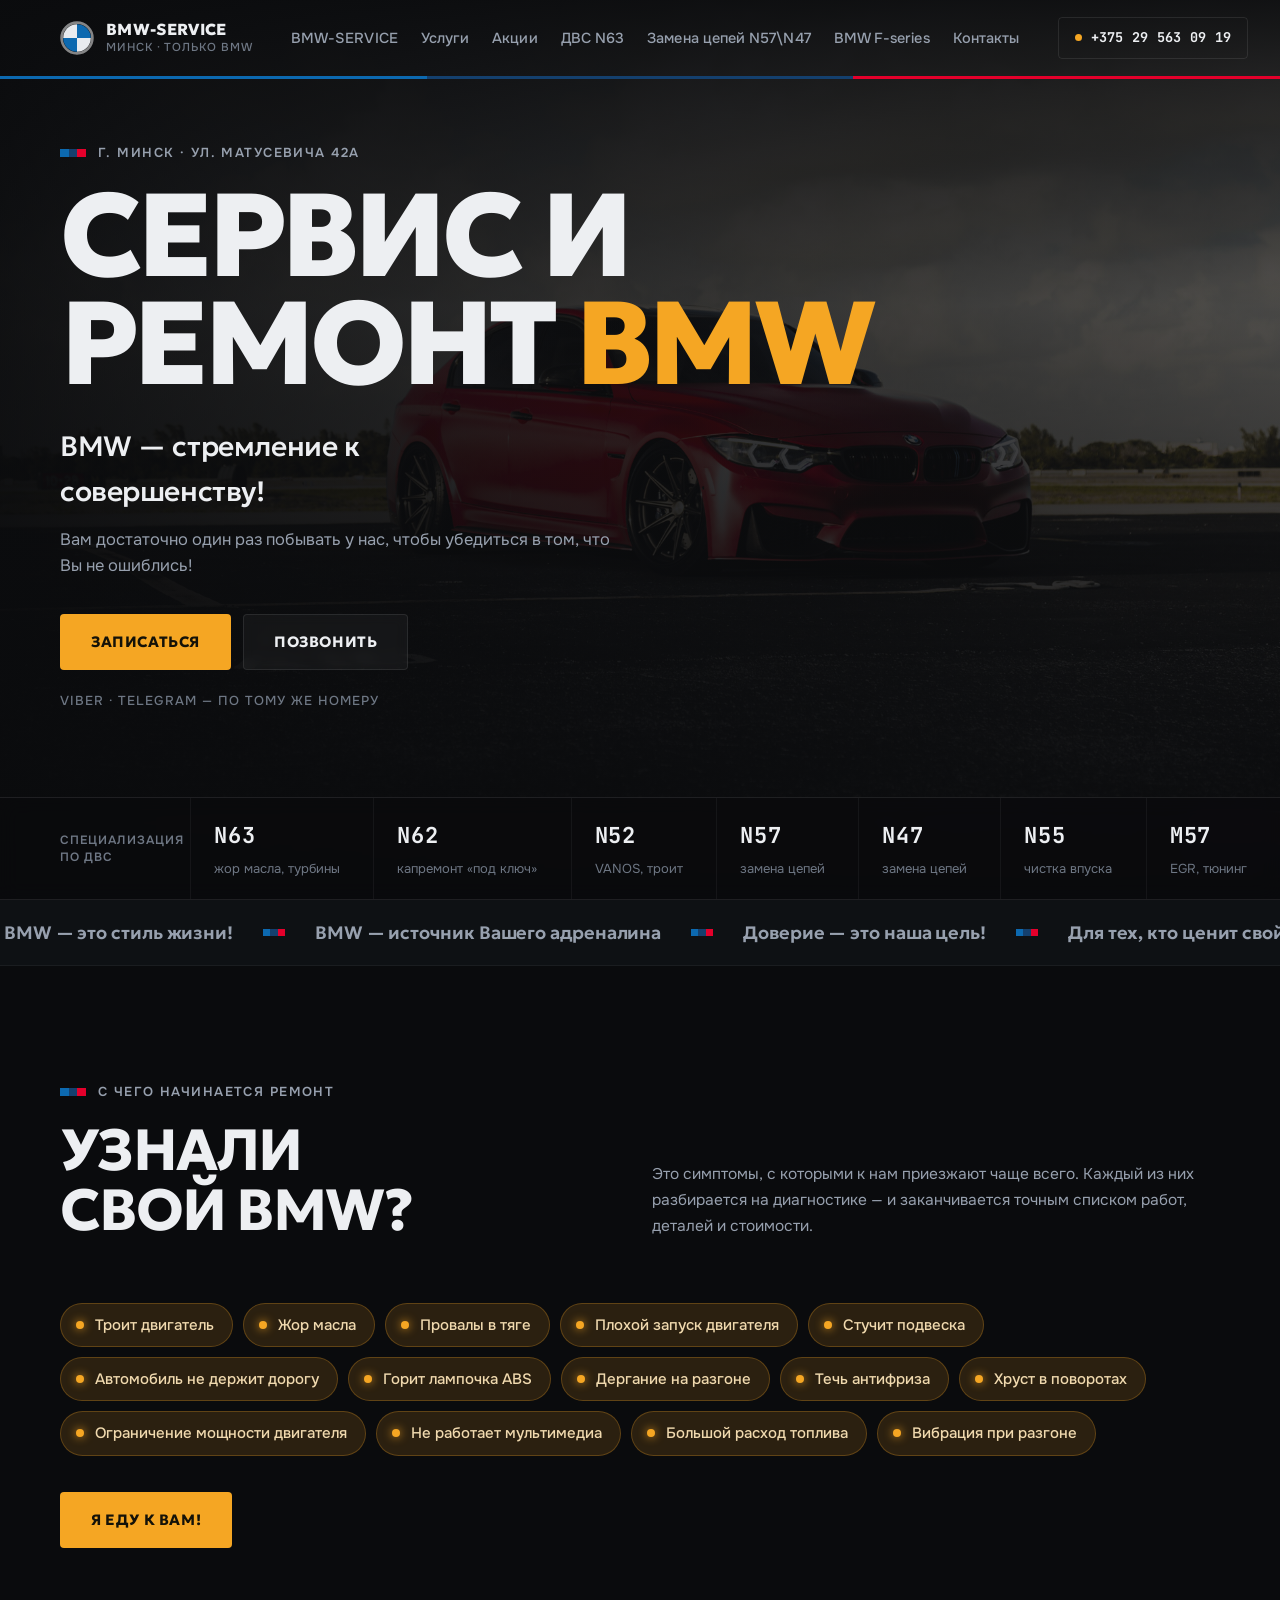
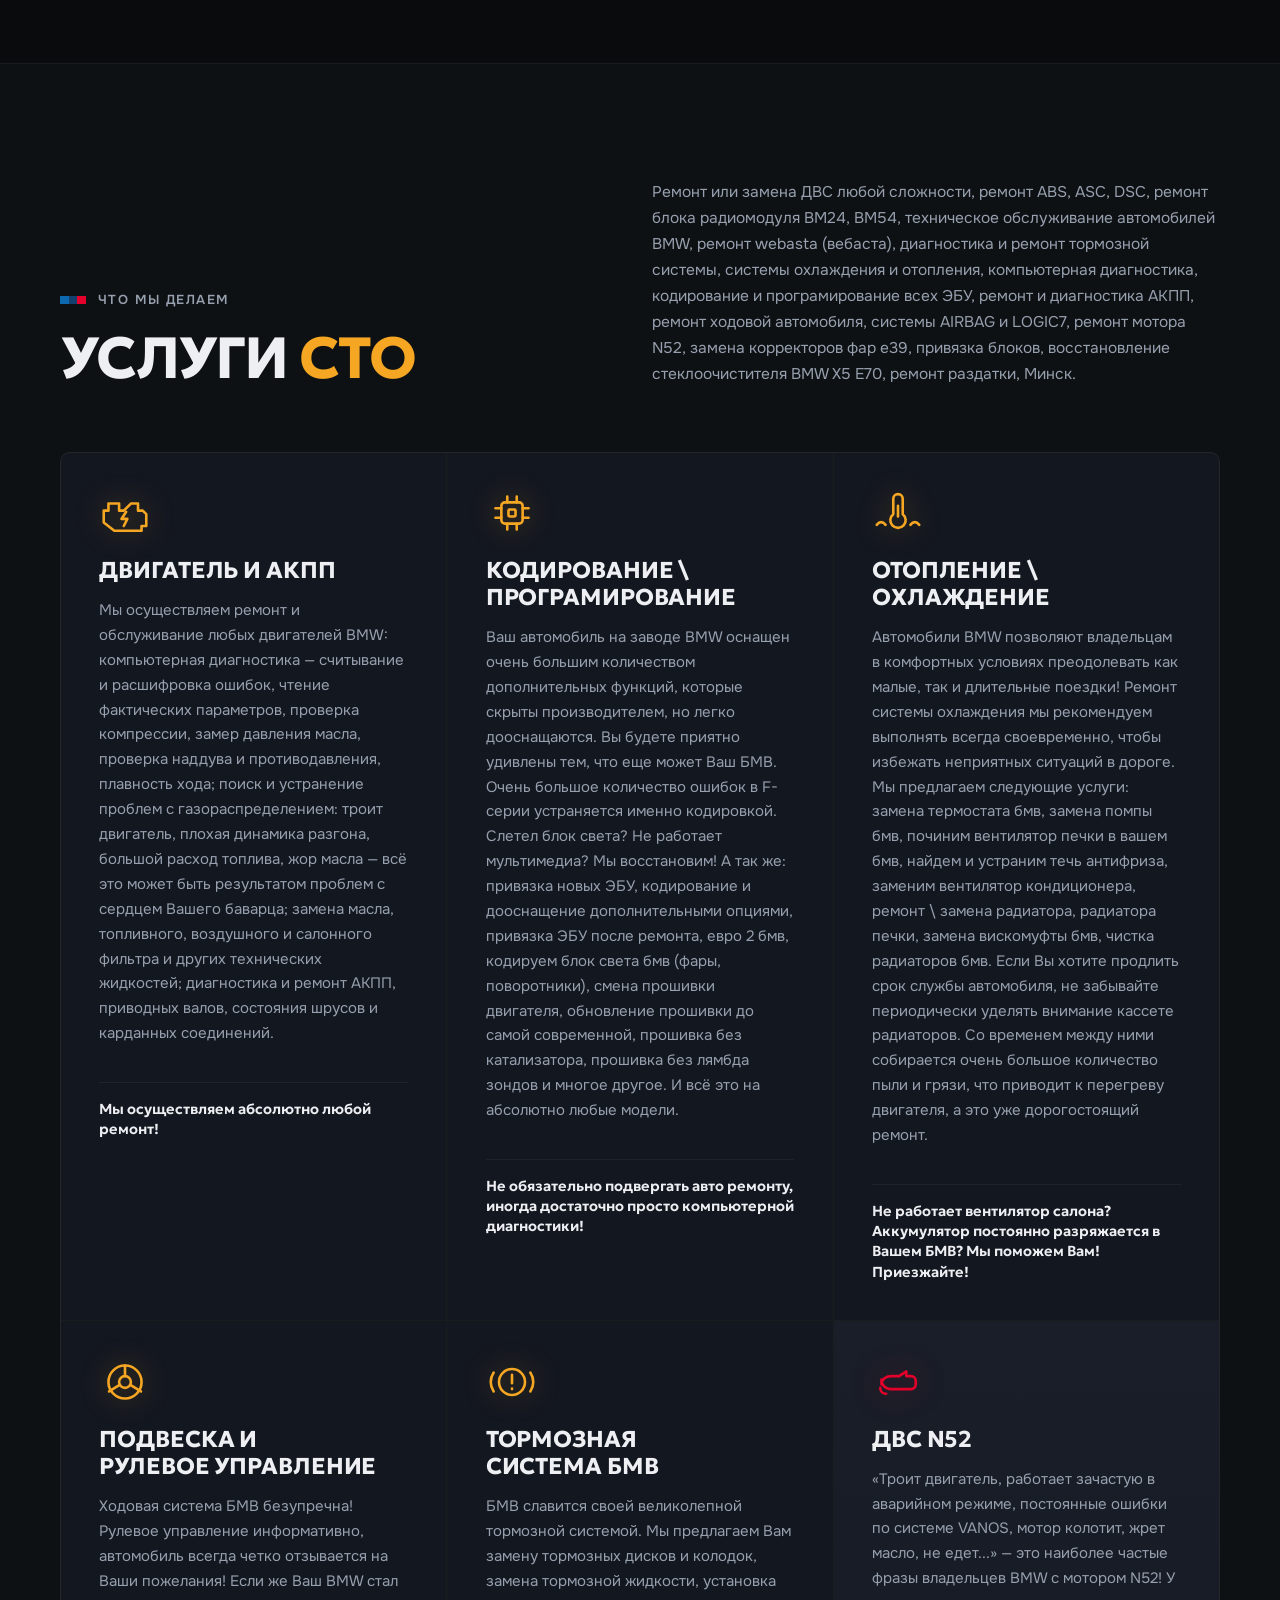
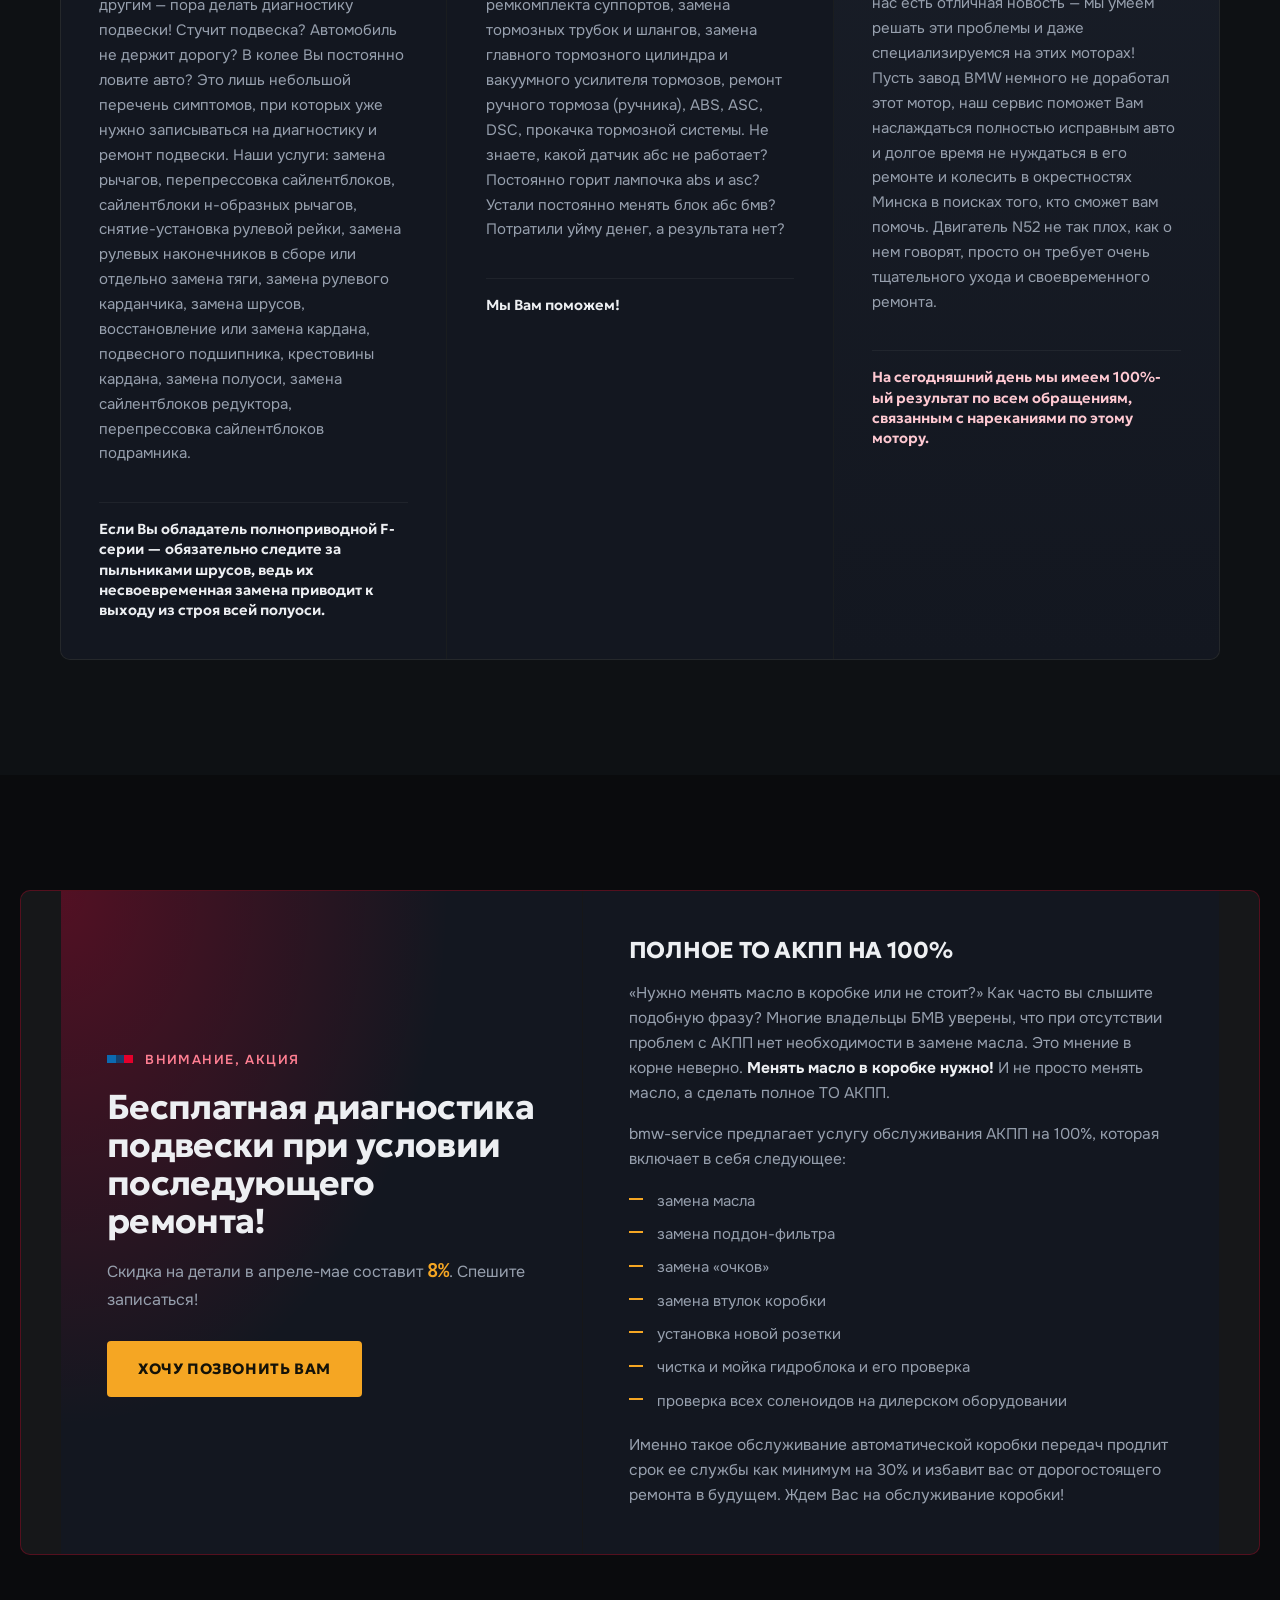
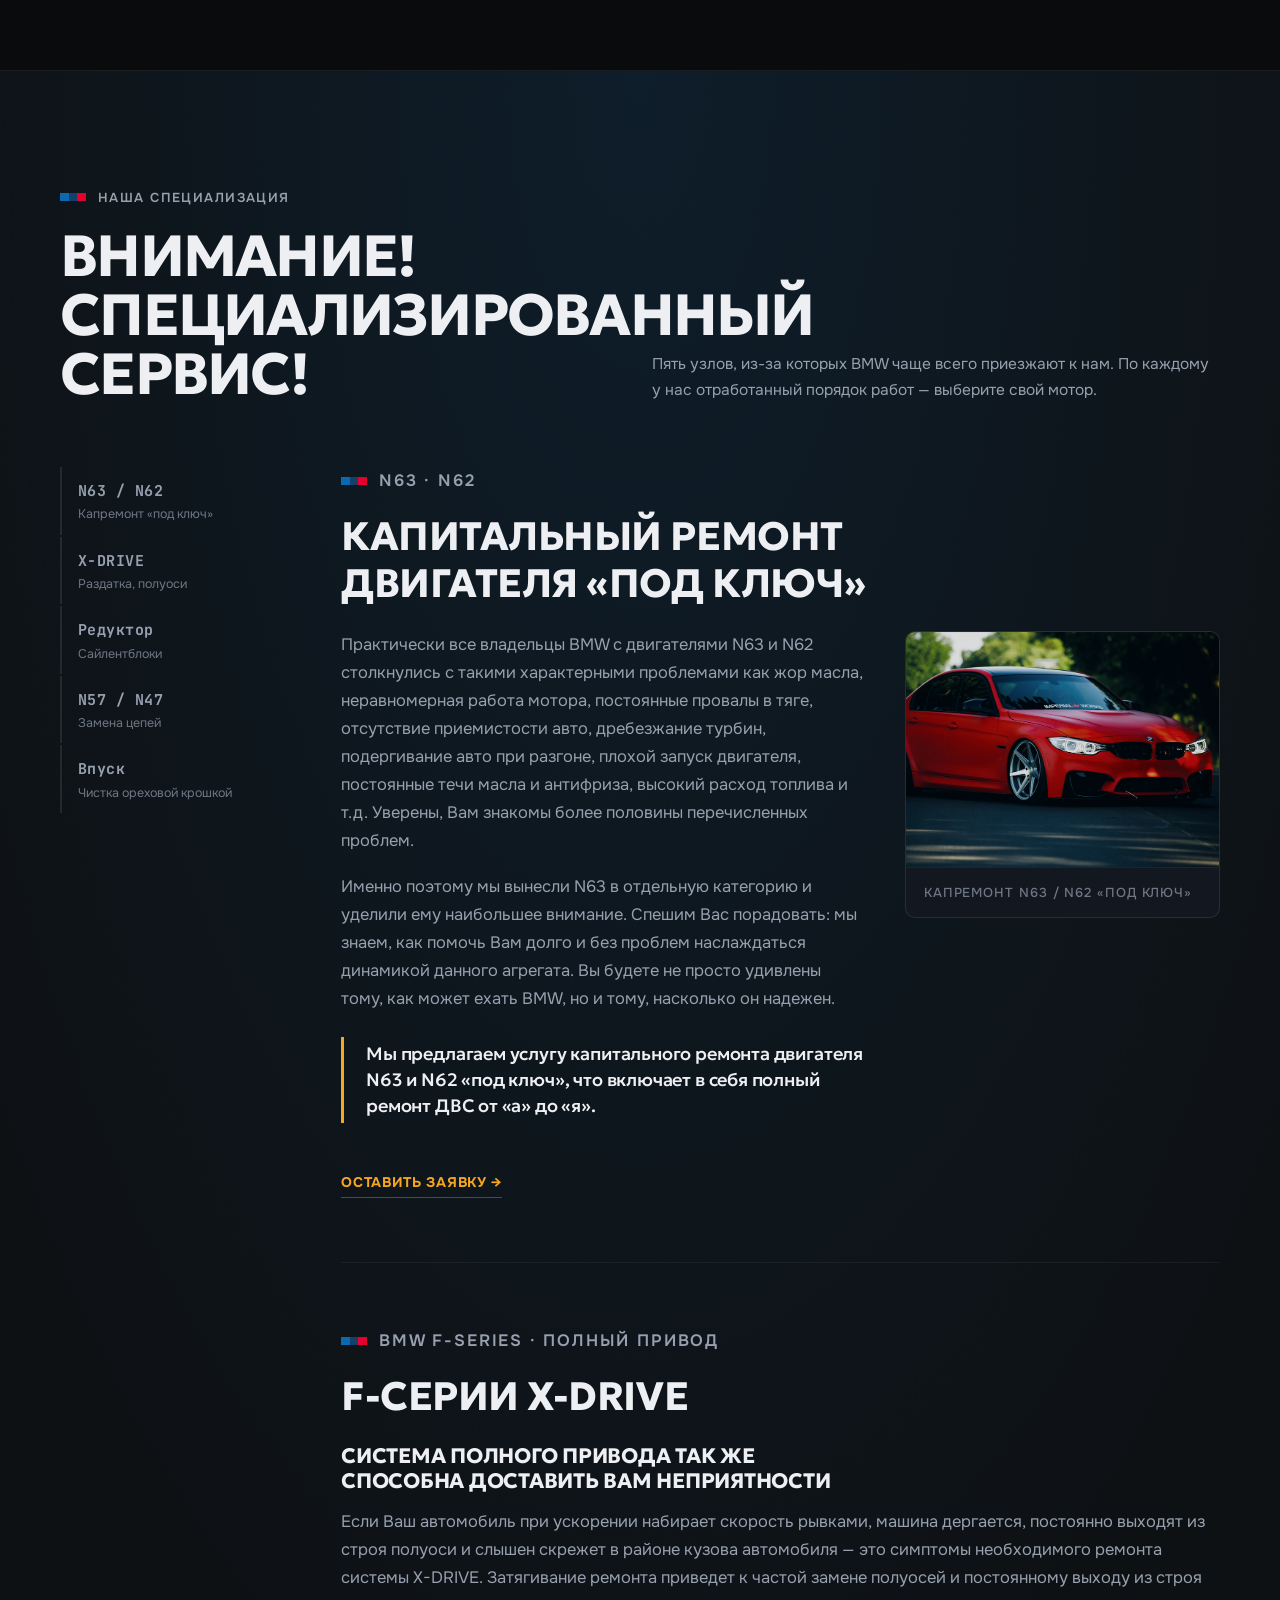
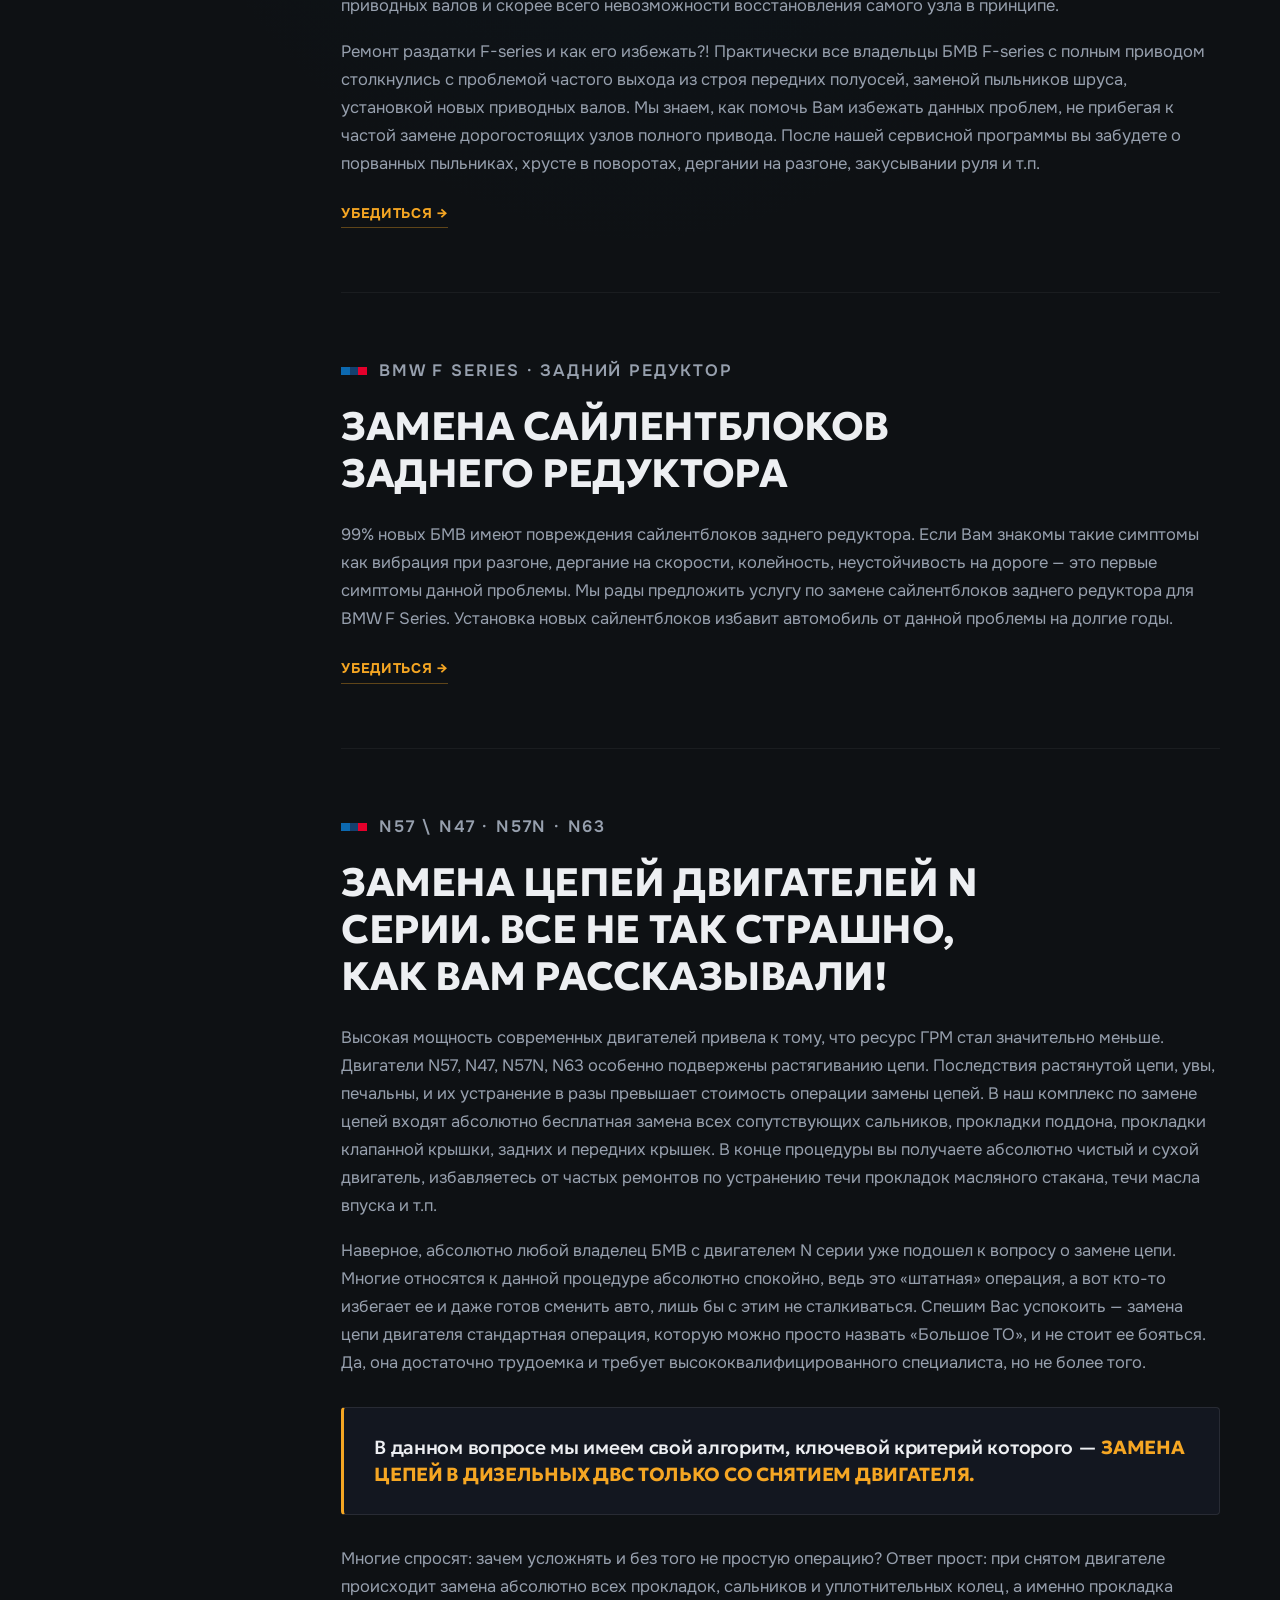
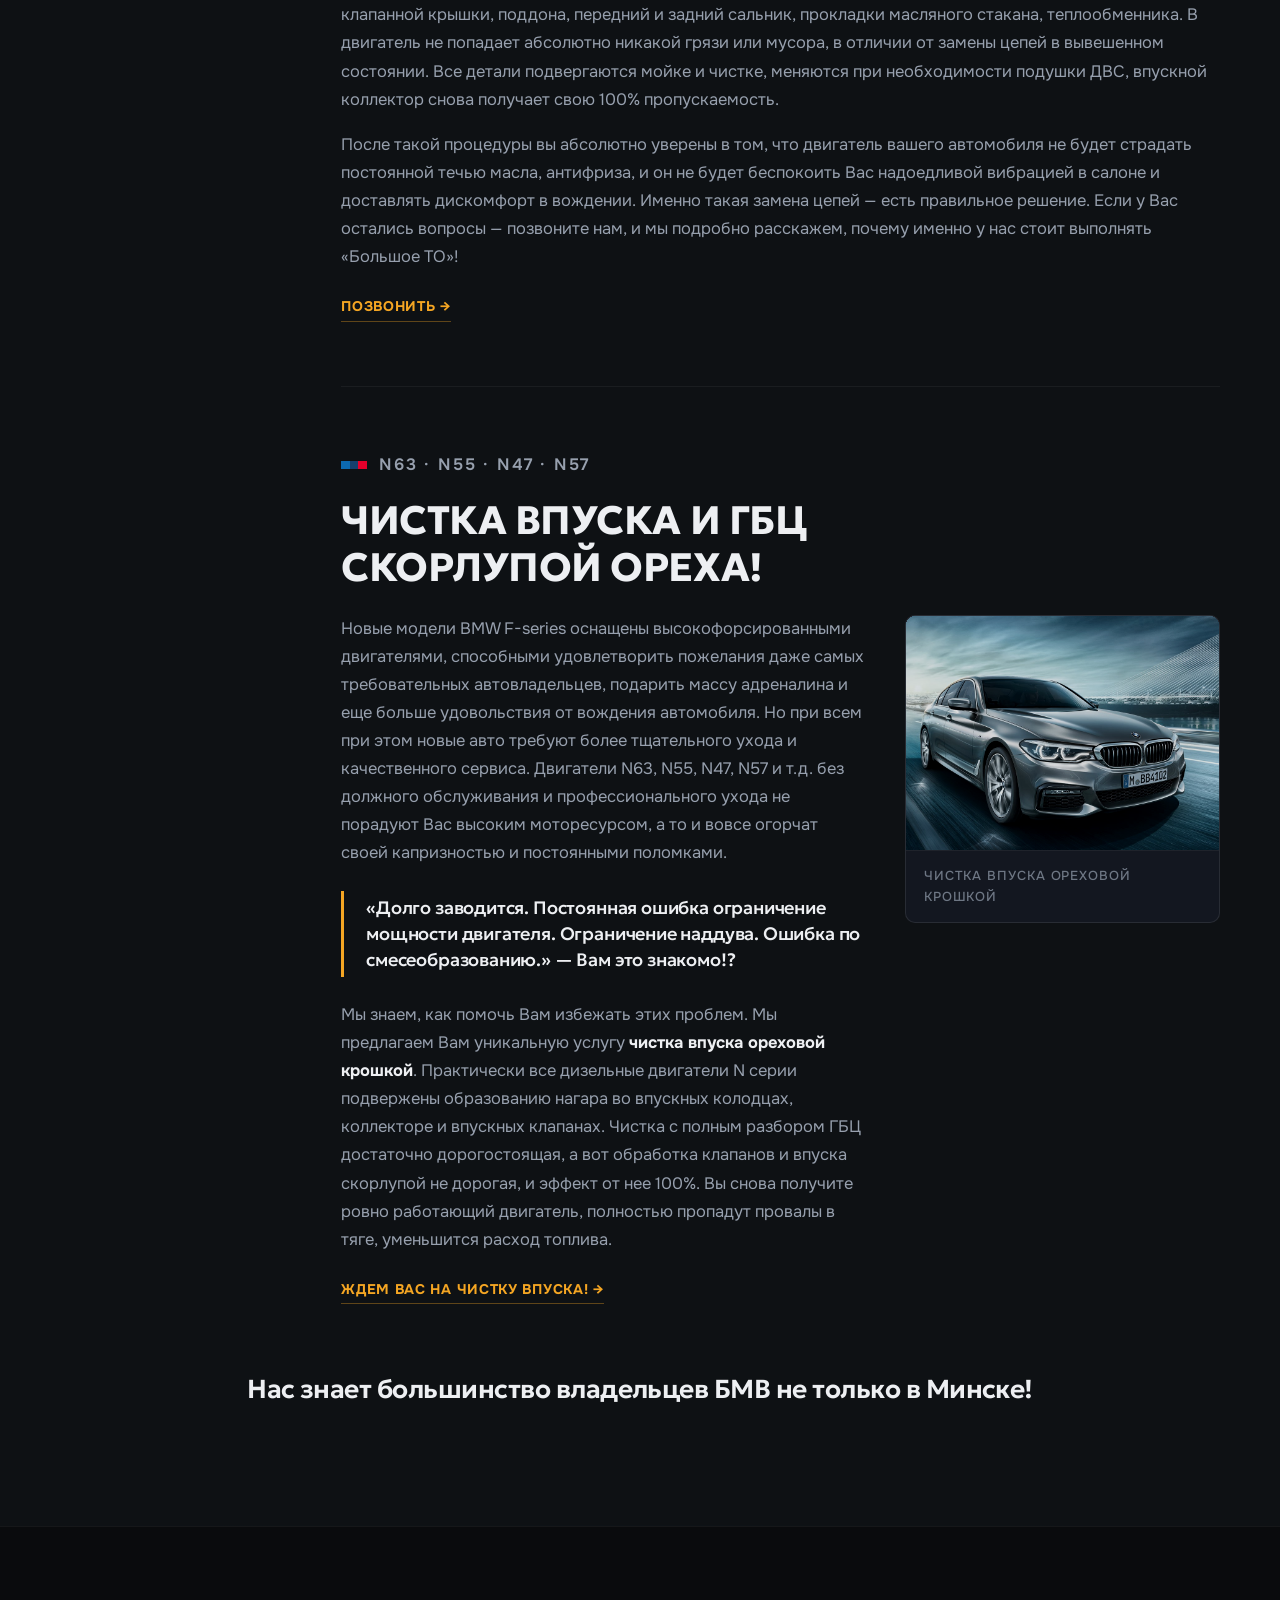
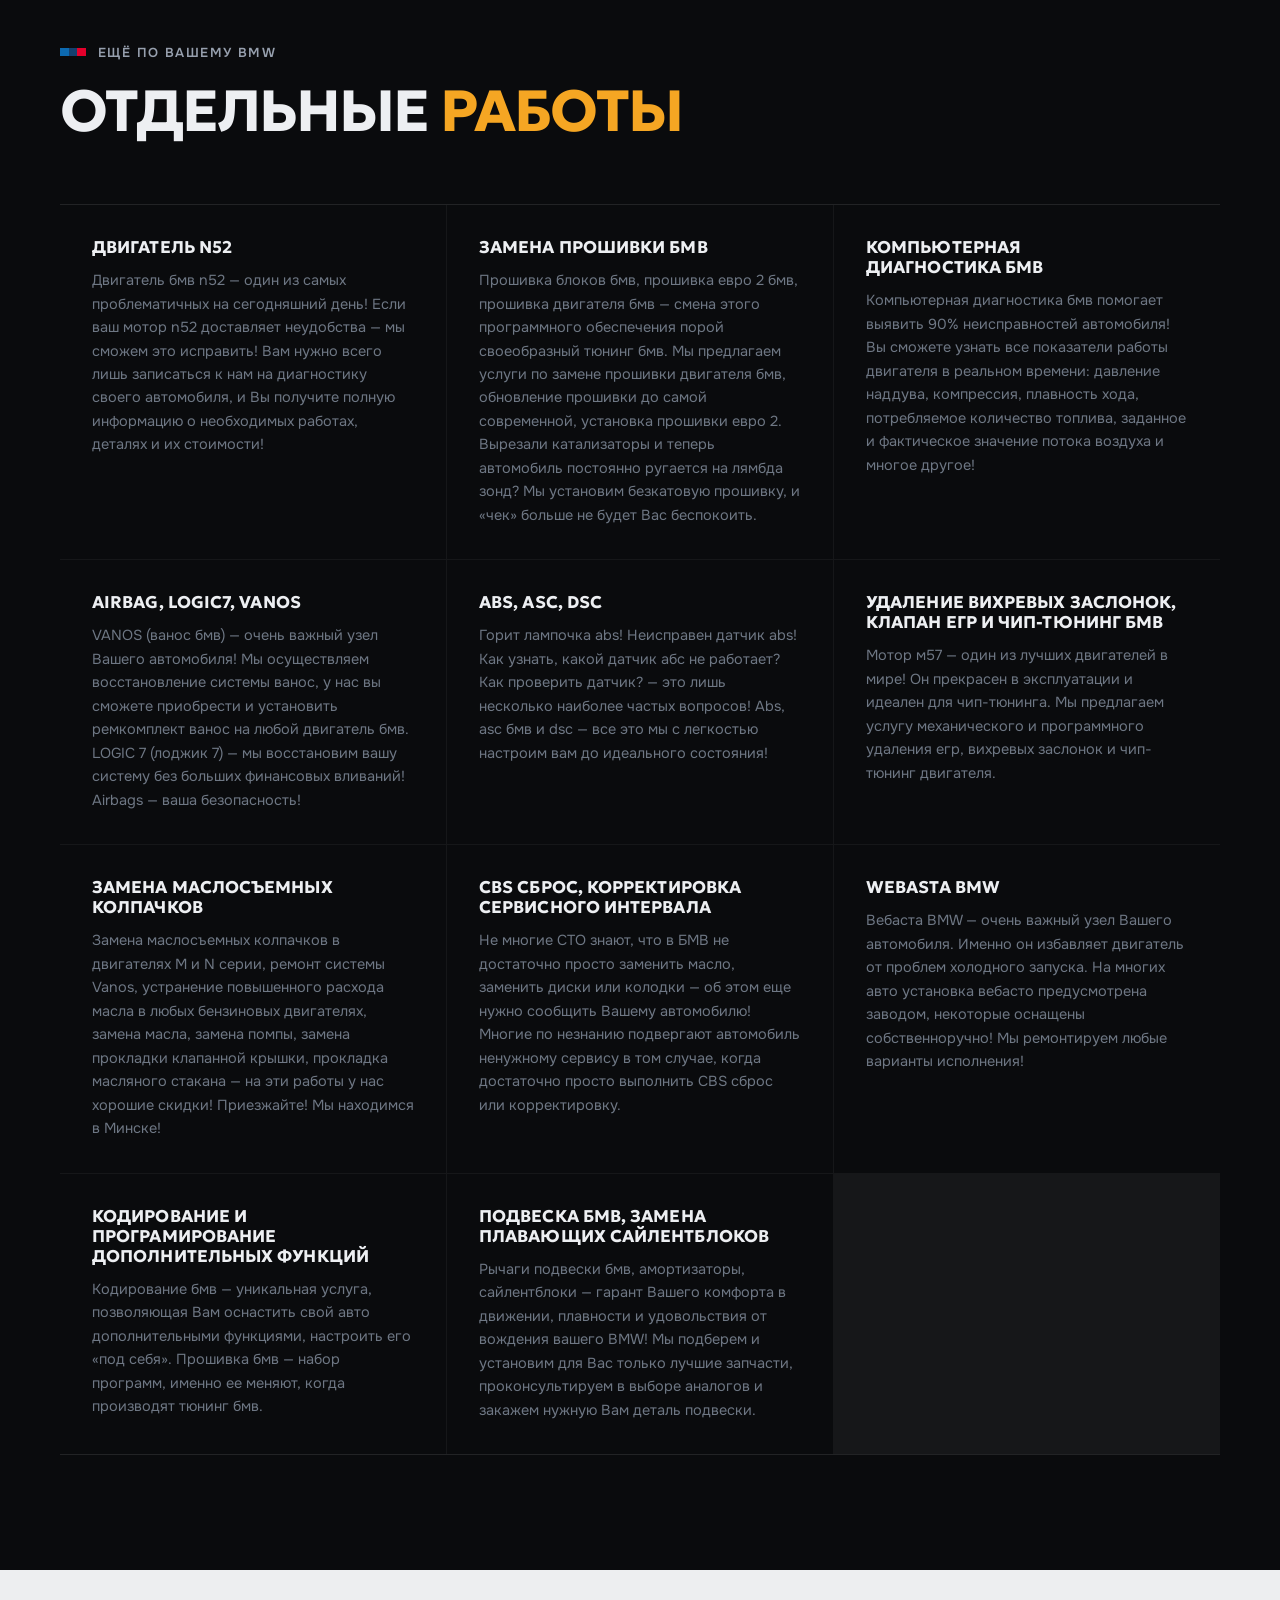
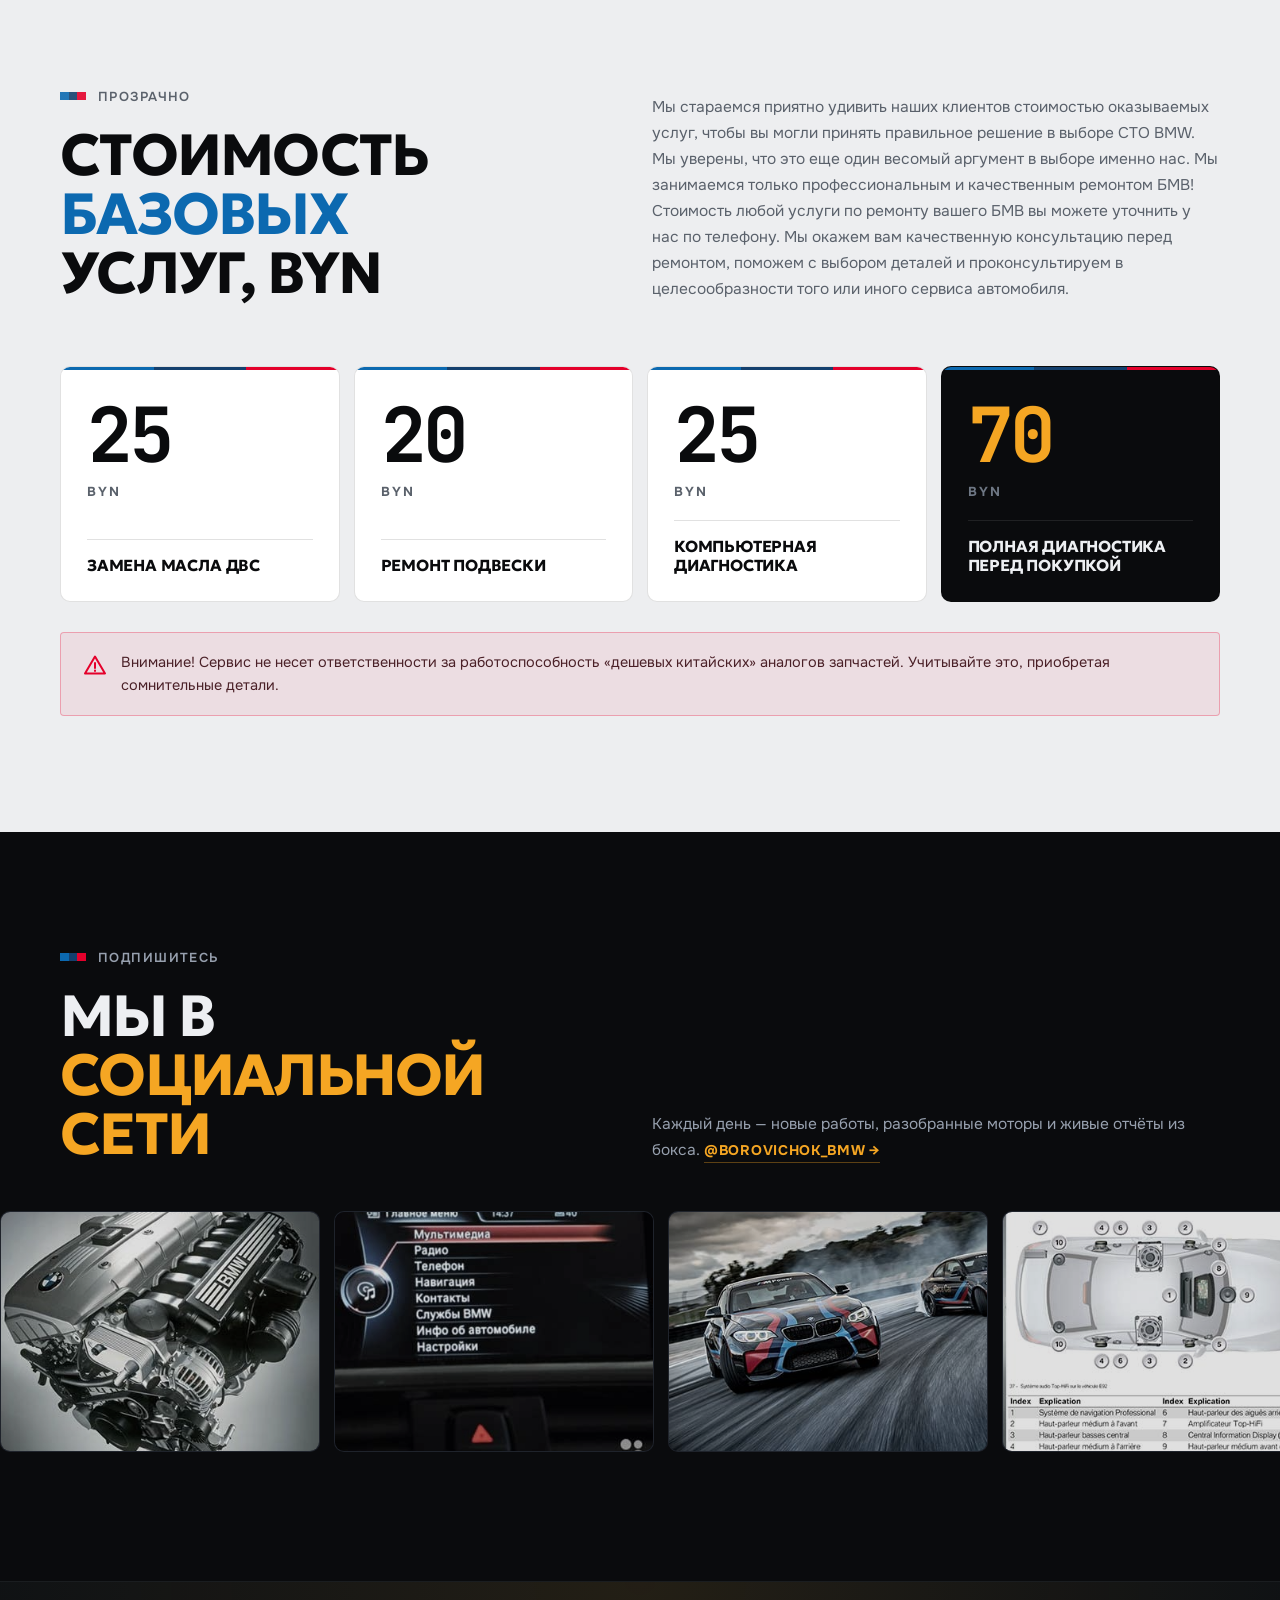
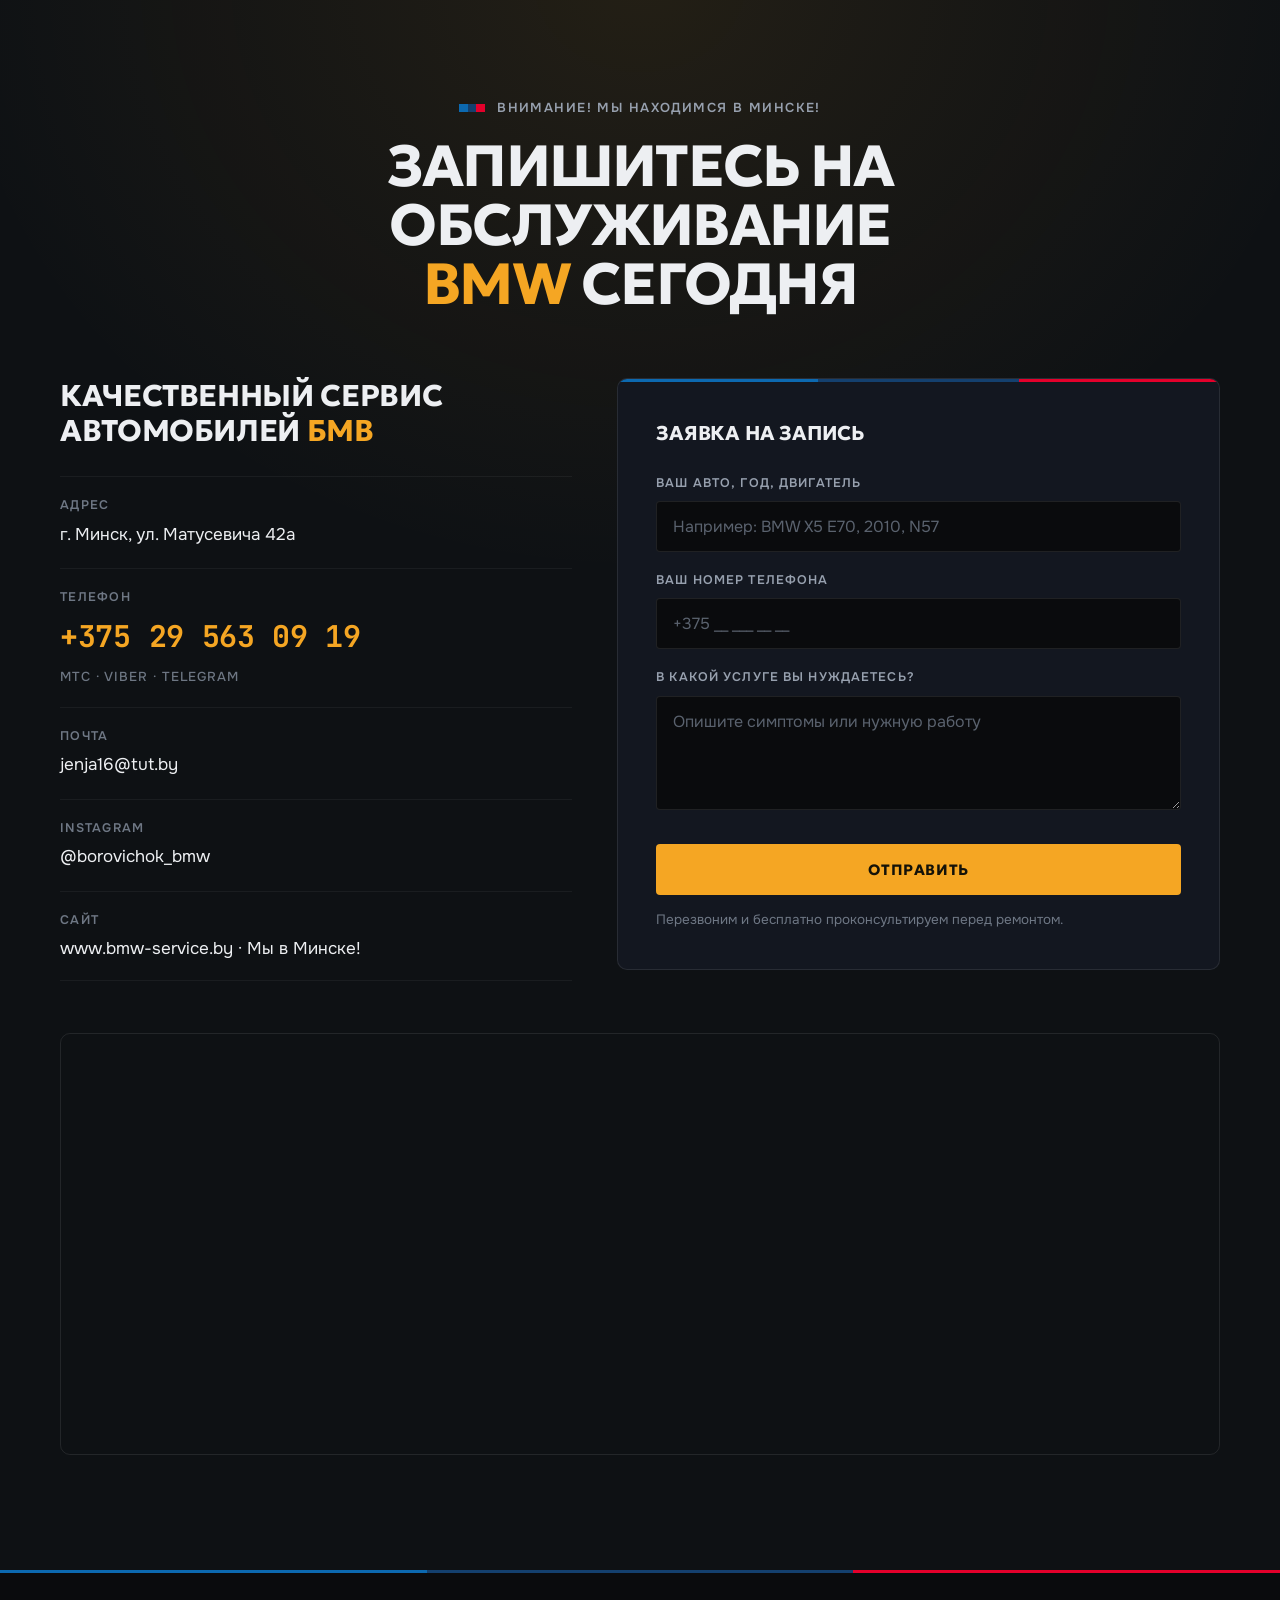
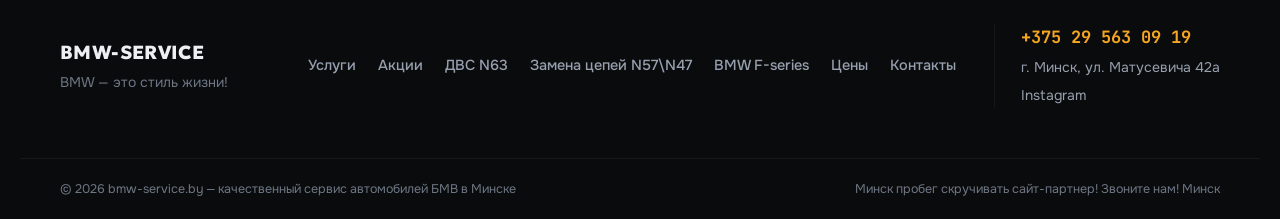
==== index.html @ c7cefa6a "Редизайн лендинга bmw-service.by Новое оформление в стиле приборной панели BMW: графит, янтарь преду" ====
<!doctype html>
<html lang="ru">
<head>
    <!-- META -->
    <meta charset="UTF-8">
    <meta name="viewport" content="width=device-width, initial-scale=1">
    <meta name="description" content="Только качественный ремонт для легендарных автомобилей BMW">
    <meta name="author" content="bmw-service.by">
    <meta name="theme-color" content="#0A0B0D">

    <!-- SITE TITLE -->
    <title>Сервис BMW. Ремонт автомобилей БМВ в Минске</title>

    <link rel="canonical" href="https://bmw-service.by/">

    <!-- FAVICON -->
    <link rel="icon" href="images/favicon.png">
    <link rel="icon" href="images/favicon.png" sizes="57x57">
    <link rel="icon" href="images/favicon.png" sizes="72x72">
    <link rel="icon" href="images/favicon.png" sizes="114x114">
    <link rel="icon" href="images/favicon.png" sizes="144x144">
    <link rel="apple-touch-icon" href="images/favicon.png">

    <!-- OPEN GRAPH -->
    <meta property="og:type" content="website">
    <meta property="og:locale" content="ru_RU">
    <meta property="og:site_name" content="bmw-service.by">
    <meta property="og:title" content="Сервис BMW. Ремонт автомобилей БМВ в Минске">
    <meta property="og:description" content="Только качественный ремонт для легендарных автомобилей BMW">
    <meta property="og:url" content="https://bmw-service.by/">
    <meta property="og:image" content="https://bmw-service.by/images/slider/slider15.jpg">
    <meta name="twitter:card" content="summary_large_image">
    <meta name="twitter:title" content="Сервис BMW. Ремонт автомобилей БМВ в Минске">
    <meta name="twitter:description" content="Только качественный ремонт для легендарных автомобилей BMW">
    <meta name="twitter:image" content="https://bmw-service.by/images/slider/slider15.jpg">

    <meta name='yandex-verification' content='7aaa75fd9d4dbe70' />

    <!-- FONTS -->
    <link rel="preconnect" href="https://fonts.googleapis.com">
    <link rel="preconnect" href="https://fonts.gstatic.com" crossorigin>
    <link href="https://fonts.googleapis.com/css2?family=Geologica:wght@400;500;600;700;800&family=Onest:wght@400;500;600&family=JetBrains+Mono:wght@500;700&display=swap" rel="stylesheet">

    <!-- STYLE -->
    <link rel="stylesheet" href="assets/css/style.css">

    <!-- STRUCTURED DATA -->
    <script type="application/ld+json">
    {
      "@context": "https://schema.org",
      "@type": "AutoRepair",
      "name": "BMW-SERVICE — сервис и ремонт BMW в Минске",
      "description": "Только качественный ремонт для легендарных автомобилей BMW",
      "url": "https://bmw-service.by/",
      "image": "https://bmw-service.by/images/slider/slider15.jpg",
      "telephone": "+375295630919",
      "email": "jenja16@tut.by",
      "priceRange": "BYN",
      "currenciesAccepted": "BYN",
      "address": {
        "@type": "PostalAddress",
        "streetAddress": "ул. Матусевича 42а",
        "addressLocality": "Минск",
        "addressCountry": "BY"
      },
      "areaServed": { "@type": "City", "name": "Минск" },
      "brand": { "@type": "Brand", "name": "BMW" },
      "sameAs": ["https://instagram.com/borovichok_bmw"],
      "makesOffer": [
        { "@type": "Offer", "itemOffered": { "@type": "Service", "name": "Замена масла ДВС" }, "price": "25", "priceCurrency": "BYN" },
        { "@type": "Offer", "itemOffered": { "@type": "Service", "name": "Ремонт подвески" }, "price": "20", "priceCurrency": "BYN" },
        { "@type": "Offer", "itemOffered": { "@type": "Service", "name": "Компьютерная диагностика" }, "price": "25", "priceCurrency": "BYN" },
        { "@type": "Offer", "itemOffered": { "@type": "Service", "name": "Полная диагностика перед покупкой" }, "price": "70", "priceCurrency": "BYN" }
      ]
    }
    </script>
</head>
<body>

<a class="skip-link" href="#service">Перейти к услугам</a>

<!-- ============ HEADER ============ -->
<header class="site-header" id="siteHeader">
    <div class="shell header-inner">
        <a class="brand" href="#home" aria-label="BMW-SERVICE, Минск">
            <span class="brand-mark" aria-hidden="true">
                <svg viewBox="0 0 32 32" role="presentation">
                    <circle cx="16" cy="16" r="14.5" class="r-ring"/>
                    <path d="M16 3a13 13 0 0 1 13 13H16z" class="r-blue"/>
                    <path d="M16 16h13a13 13 0 0 1-13 13z" class="r-white"/>
                    <path d="M16 3a13 13 0 0 0-13 13h13z" class="r-white"/>
                    <path d="M3 16a13 13 0 0 0 13 13V16z" class="r-blue"/>
                </svg>
            </span>
            <span class="brand-text">
                <b>BMW-SERVICE</b>
                <i>Минск · только BMW</i>
            </span>
        </a>

        <nav class="site-nav" id="siteNav" aria-label="Основная навигация">
            <ul id="top-menu">
                <li><a href="#home">BMW-SERVICE</a></li>
                <li><a href="#service">Услуги</a></li>
                <li><a href="#onas">Акции</a></li>
                <li><a href="#about">ДВС N63</a></li>
                <li><a href="#portfolio">Замена цепей N57\N47</a></li>
                <li><a href="#handssection">BMW F-series</a></li>
                <li><a href="#contact">Контакты</a></li>
            </ul>
        </nav>

        <a class="header-phone" href="tel:+375295630919">
            <span class="dot" aria-hidden="true"></span>
            +375 29 563 09 19
        </a>

        <button class="nav-toggle" id="navToggle" aria-expanded="false" aria-controls="siteNav" aria-label="Меню">
            <span></span><span></span><span></span>
        </button>
    </div>
    <div class="m-rule" aria-hidden="true"></div>
</header>

<main>

<!-- ============ HERO ============ -->
<section class="hero" id="home">
    <div class="hero-media" aria-hidden="true">
        <img src="images/slider/slider15.jpg" alt="" fetchpriority="high" decoding="async">
    </div>

    <div class="shell hero-inner">
        <p class="eyebrow"><span class="m-tick" aria-hidden="true"></span>г. Минск · ул. Матусевича 42а</p>

        <h1>Сервис и ремонт <span class="hl">BMW</span></h1>

        <p class="hero-lead">BMW — стремление к совершенству!</p>
        <p class="hero-sub">Вам достаточно один раз побывать у нас, чтобы убедиться в том, что Вы не ошиблись!</p>

        <div class="hero-cta">
            <a class="btn btn-primary" href="#contact">Записаться</a>
            <a class="btn btn-ghost" href="tel:+375295630919">Позвонить</a>
        </div>

        <p class="hero-note">Viber · Telegram — по тому же номеру</p>
    </div>

    <!-- SIGNATURE: индекс двигателей -->
    <div class="engine-rail" aria-label="Двигатели, на которых мы специализируемся">
        <div class="engine-rail-inner">
            <span class="engine-rail-label">Специализация по ДВС</span>
            <ul class="engine-codes">
                <li><a href="#about"><b>N63</b><i>жор масла, турбины</i></a></li>
                <li><a href="#about"><b>N62</b><i>капремонт «под ключ»</i></a></li>
                <li><a href="#service"><b>N52</b><i>VANOS, троит</i></a></li>
                <li><a href="#portfolio"><b>N57</b><i>замена цепей</i></a></li>
                <li><a href="#portfolio"><b>N47</b><i>замена цепей</i></a></li>
                <li><a href="#spec-intake"><b>N55</b><i>чистка впуска</i></a></li>
                <li><a href="#extra"><b>M57</b><i>EGR, тюнинг</i></a></li>
            </ul>
        </div>
    </div>
</section>

<!-- ============ CREDO MARQUEE ============ -->
<section class="marquee-band" aria-label="О нас">
    <div class="marquee" data-marquee>
        <div class="marquee-track">
            <span>BMW — это стиль жизни!</span><span class="sep" aria-hidden="true"></span>
            <span>BMW — источник Вашего адреналина</span><span class="sep" aria-hidden="true"></span>
            <span>Доверие — это наша цель!</span><span class="sep" aria-hidden="true"></span>
            <span>Для тех, кто ценит свой автомобиль</span><span class="sep" aria-hidden="true"></span>
            <span>M3 M5 для Вас это тоже не просто цифры?</span><span class="sep" aria-hidden="true"></span>
            <span>Вы хотите BMW? У Вас прекрасный вкус!</span><span class="sep" aria-hidden="true"></span>
            <span>BMW — автомобиль, созданный только для Вас!</span><span class="sep" aria-hidden="true"></span>
            <span>Качество — залог успеха</span><span class="sep" aria-hidden="true"></span>
            <span>Только профессионалы способны понять характер БМВ!</span><span class="sep" aria-hidden="true"></span>
        </div>
    </div>
</section>

<!-- ============ SYMPTOMS ============ -->
<section class="symptoms">
    <div class="shell">
        <div class="sec-head sec-head--split">
            <div>
                <p class="eyebrow"><span class="m-tick" aria-hidden="true"></span>С чего начинается ремонт</p>
                <h2>Узнали свой BMW?</h2>
            </div>
            <p class="sec-lead">Это симптомы, с которыми к нам приезжают чаще всего. Каждый из них разбирается на диагностике — и заканчивается точным списком работ, деталей и стоимости.</p>
        </div>

        <ul class="chips">
            <li>Троит двигатель</li>
            <li>Жор масла</li>
            <li>Провалы в тяге</li>
            <li>Плохой запуск двигателя</li>
            <li>Стучит подвеска</li>
            <li>Автомобиль не держит дорогу</li>
            <li>Горит лампочка ABS</li>
            <li>Дергание на разгоне</li>
            <li>Течь антифриза</li>
            <li>Хруст в поворотах</li>
            <li>Ограничение мощности двигателя</li>
            <li>Не работает мультимедиа</li>
            <li>Большой расход топлива</li>
            <li>Вибрация при разгоне</li>
        </ul>

        <a class="btn btn-primary" href="#contact">Я еду к Вам!</a>
    </div>
</section>

<!-- ============ SERVICES ============ -->
<section class="services" id="service">
    <div class="shell">
        <div class="sec-head sec-head--split">
            <div>
                <p class="eyebrow"><span class="m-tick" aria-hidden="true"></span>Что мы делаем</p>
                <h2>Услуги <span class="hl">СТО</span></h2>
            </div>
            <p class="sec-lead">Ремонт или замена ДВС любой сложности, ремонт ABS, ASC, DSC, ремонт блока радиомодуля BM24, BM54, техническое обслуживание автомобилей BMW, ремонт webasta (вебаста), диагностика и ремонт тормозной системы, системы охлаждения и отопления, компьютерная диагностика, кодирование и програмирование всех ЭБУ, ремонт и диагностика АКПП, ремонт ходовой автомобиля, системы AIRBAG и LOGIC7, ремонт мотора N52, замена корректоров фар е39, привязка блоков, восстановление стеклоочистителя BMW Х5 Е70, ремонт раздатки, Минск.</p>
        </div>

        <div class="cards">

            <article class="card">
                <span class="lamp" aria-hidden="true">
                    <svg viewBox="0 0 44 36"><path d="M4 16h4v-6h9v6h4l6-6h6v6h4l3 3v10h-4v4H13l-9-7z"/><path d="M23 17l-4 6h5l-3 6"/></svg>
                </span>
                <h3>Двигатель и АКПП</h3>
                <p>Мы осуществляем ремонт и обслуживание любых двигателей BMW: компьютерная диагностика — считывание и расшифровка ошибок, чтение фактических параметров, проверка компрессии, замер давления масла, проверка наддува и противодавления, плавность хода; поиск и устранение проблем с газораспределением: троит двигатель, плохая динамика разгона, большой расход топлива, жор масла — всё это может быть результатом проблем с сердцем Вашего баварца; замена масла, топливного, воздушного и салонного фильтра и других технических жидкостей; диагностика и ремонт АКПП, приводных валов, состояния шрусов и карданных соединений.</p>
                <p class="card-kicker">Мы осуществляем абсолютно любой ремонт!</p>
            </article>

            <article class="card">
                <span class="lamp" aria-hidden="true">
                    <svg viewBox="0 0 44 36"><rect x="13" y="9" width="18" height="18" rx="3"/><rect x="19" y="15" width="6" height="6" rx="1"/><path d="M18 9V4M26 9V4M18 32v-5M26 32v-5M13 14H8M13 22H8M31 14h5M31 22h5"/></svg>
                </span>
                <h3>Кодирование \ програмирование</h3>
                <p>Ваш автомобиль на заводе BMW оснащен очень большим количеством дополнительных функций, которые скрыты производителем, но легко дооснащаются. Вы будете приятно удивлены тем, что еще может Ваш БМВ. Очень большое количество ошибок в F-серии устраняется именно кодировкой. Слетел блок света? Не работает мультимедиа? Мы восстановим! А так же: привязка новых ЭБУ, кодирование и дооснащение дополнительными опциями, привязка ЭБУ после ремонта, евро 2 бмв, кодируем блок света бмв (фары, поворотники), смена прошивки двигателя, обновление прошивки до самой современной, прошивка без катализатора, прошивка без лямбда зондов и многое другое. И всё это на абсолютно любые модели.</p>
                <p class="card-kicker">Не обязательно подвергать авто ремонту, иногда достаточно просто компьютерной диагностики!</p>
            </article>

            <article class="card">
                <span class="lamp" aria-hidden="true">
                    <svg viewBox="0 0 44 36"><path d="M18 6a4 4 0 0 1 8 0v13a6.5 6.5 0 1 1-8 0z"/><path d="M22 12v9"/><path d="M4 28c2.5-3 5-3 7.5 0M32.5 28c2.5-3 5-3 7.5 0"/></svg>
                </span>
                <h3>Отопление \ охлаждение</h3>
                <p>Автомобили BMW позволяют владельцам в комфортных условиях преодолевать как малые, так и длительные поездки! Ремонт системы охлаждения мы рекомендуем выполнять всегда своевременно, чтобы избежать неприятных ситуаций в дороге. Мы предлагаем следующие услуги: замена термостата бмв, замена помпы бмв, починим вентилятор печки в вашем бмв, найдем и устраним течь антифриза, заменим вентилятор кондиционера, ремонт \ замена радиатора, радиатора печки, замена вискомуфты бмв, чистка радиаторов бмв. Если Вы хотите продлить срок службы автомобиля, не забывайте периодически уделять внимание кассете радиаторов. Со временем между ними собирается очень большое количество пыли и грязи, что приводит к перегреву двигателя, а это уже дорогостоящий ремонт.</p>
                <p class="card-kicker">Не работает вентилятор салона? Аккумулятор постоянно разряжается в Вашем БМВ? Мы поможем Вам! Приезжайте!</p>
            </article>

            <article class="card">
                <span class="lamp" aria-hidden="true">
                    <svg viewBox="0 0 44 36"><circle cx="22" cy="18" r="14"/><circle cx="22" cy="18" r="5"/><path d="M22 4v9M8.5 26l9-5.5M35.5 26l-9-5.5"/></svg>
                </span>
                <h3>Подвеска и рулевое управление</h3>
                <p>Ходовая система БМВ безупречна! Рулевое управление информативно, автомобиль всегда четко отзывается на Ваши пожелания! Если же Ваш BMW стал другим — пора делать диагностику подвески! Стучит подвеска? Автомобиль не держит дорогу? В колее Вы постоянно ловите авто? Это лишь небольшой перечень симптомов, при которых уже нужно записываться на диагностику и ремонт подвески. Наши услуги: замена рычагов, перепрессовка сайлентблоков, сайлентблоки н-образных рычагов, снятие-установка рулевой рейки, замена рулевых наконечников в сборе или отдельно замена тяги, замена рулевого карданчика, замена шрусов, восстановление или замена кардана, подвесного подшипника, крестовины кардана, замена полуоси, замена сайлентблоков редуктора, перепрессовка сайлентблоков подрамника.</p>
                <p class="card-kicker">Если Вы обладатель полноприводной F-серии — обязательно следите за пыльниками шрусов, ведь их несвоевременная замена приводит к выходу из строя всей полуоси.</p>
            </article>

            <article class="card">
                <span class="lamp" aria-hidden="true">
                    <svg viewBox="0 0 44 36"><circle cx="22" cy="18" r="11"/><path d="M22 12v7M22 23.5v.5"/><path d="M6.5 10c-1.6 2.4-2.5 5.1-2.5 8s.9 5.6 2.5 8M37.5 10c1.6 2.4 2.5 5.1 2.5 8s-.9 5.6-2.5 8"/></svg>
                </span>
                <h3>Тормозная система БМВ</h3>
                <p>БМВ славится своей великолепной тормозной системой. Мы предлагаем Вам замену тормозных дисков и колодок, замена тормозной жидкости, установка ремкомплекта суппортов, замена тормозных трубок и шлангов, замена главного тормозного цилиндра и вакуумного усилителя тормозов, ремонт ручного тормоза (ручника), ABS, ASC, DSC, прокачка тормозной системы. Не знаете, какой датчик абс не работает? Постоянно горит лампочка abs и asc? Устали постоянно менять блок абс бмв? Потратили уйму денег, а результата нет?</p>
                <p class="card-kicker">Мы Вам поможем!</p>
            </article>

            <article class="card card--accent">
                <span class="lamp" aria-hidden="true">
                    <svg viewBox="0 0 44 36"><path d="M8 20c0-4 3.5-7 8-7h7l6-4v4h4a4 4 0 0 1 4 4v3a4 4 0 0 1-4 4H16a8 8 0 0 1-8-8z"/><path d="M12 28c-3 0-5-2-5-5"/></svg>
                </span>
                <h3>ДВС N52</h3>
                <p>«Троит двигатель, работает зачастую в аварийном режиме, постоянные ошибки по системе VANOS, мотор колотит, жрет масло, не едет...» — это наиболее частые фразы владельцев BMW c мотором N52! У нас есть отличная новость — мы умеем решать эти проблемы и даже специализируемся на этих моторах! Пусть завод BMW немного не доработал этот мотор, наш сервис поможет Вам наслаждаться полностью исправным авто и долгое время не нуждаться в его ремонте и колесить в окрестностях Минска в поисках того, кто сможет вам помочь. Двигатель N52 не так плох, как о нем говорят, просто он требует очень тщательного ухода и своевременного ремонта.</p>
                <p class="card-kicker">На сегодняшний день мы имеем 100%-ый результат по всем обращениям, связанным с нареканиями по этому мотору.</p>
            </article>

        </div>
    </div>
</section>

<!-- ============ PROMO / АКЦИИ ============ -->
<section class="promo" id="onas">
    <div class="shell promo-inner">
        <div class="promo-flag">
            <p class="eyebrow eyebrow--red"><span class="m-tick" aria-hidden="true"></span>Внимание, акция</p>
            <h2>Бесплатная диагностика подвески при условии последующего ремонта!</h2>
            <p class="promo-line">Скидка на детали в апреле-мае составит <b>8%</b>. Спешите записаться!</p>
            <a class="btn btn-primary" href="tel:+375295630919">Хочу позвонить вам</a>
        </div>

        <div class="promo-body">
            <h3>Полное ТО АКПП на 100%</h3>
            <p>«Нужно менять масло в коробке или не стоит?» Как часто вы слышите подобную фразу? Многие владельцы БМВ уверены, что при отсутствии проблем с АКПП нет необходимости в замене масла. Это мнение в корне неверно. <b>Менять масло в коробке нужно!</b> И не просто менять масло, а сделать полное ТО АКПП.</p>
            <p>bmw-service предлагает услугу обслуживания АКПП на 100%, которая включает в себя следующее:</p>
            <ul class="ticks">
                <li>замена масла</li>
                <li>замена поддон-фильтра</li>
                <li>замена «очков»</li>
                <li>замена втулок коробки</li>
                <li>установка новой розетки</li>
                <li>чистка и мойка гидроблока и его проверка</li>
                <li>проверка всех соленоидов на дилерском оборудовании</li>
            </ul>
            <p>Именно такое обслуживание автоматической коробки передач продлит срок ее службы как минимум на 30% и избавит вас от дорогостоящего ремонта в будущем. Ждем Вас на обслуживание коробки!</p>
        </div>
    </div>
</section>

<!-- ============ СПЕЦИАЛИЗАЦИЯ ============ -->
<section class="spec" id="spec">
    <div class="shell">
        <div class="sec-head sec-head--split">
            <div>
                <p class="eyebrow"><span class="m-tick" aria-hidden="true"></span>Наша специализация</p>
                <h2>Внимание! Специализированный сервис!</h2>
            </div>
            <p class="sec-lead">Пять узлов, из-за которых BMW чаще всего приезжают к нам. По каждому у нас отработанный порядок работ — выберите свой мотор.</p>
        </div>

        <div class="spec-layout">

            <nav class="spec-index" aria-label="Разделы специализации">
                <ul>
                    <li><a href="#about"><b>N63 / N62</b><i>Капремонт «под ключ»</i></a></li>
                    <li><a href="#handssection"><b>X-DRIVE</b><i>Раздатка, полуоси</i></a></li>
                    <li><a href="#spec-reduktor"><b>Редуктор</b><i>Сайлентблоки</i></a></li>
                    <li><a href="#portfolio"><b>N57 / N47</b><i>Замена цепей</i></a></li>
                    <li><a href="#spec-intake"><b>Впуск</b><i>Чистка ореховой крошкой</i></a></li>
                </ul>
            </nav>

            <div class="spec-items">

                <article class="spec-item" id="about">
                    <p class="eyebrow"><span class="m-tick" aria-hidden="true"></span>N63 · N62</p>
                    <h3>Капитальный ремонт двигателя «под ключ»</h3>

                    <div class="spec-body spec-body--media">
                        <div class="spec-text">
                            <p>Практически все владельцы BMW с двигателями N63 и N62 столкнулись с такими характерными проблемами как жор масла, неравномерная работа мотора, постоянные провалы в тяге, отсутствие приемистости авто, дребезжание турбин, подергивание авто при разгоне, плохой запуск двигателя, постоянные течи масла и антифриза, высокий расход топлива и т.д. Уверены, Вам знакомы более половины перечисленных проблем.</p>
                            <p>Именно поэтому мы вынесли N63 в отдельную категорию и уделили ему наибольшее внимание. Спешим Вас порадовать: мы знаем, как помочь Вам долго и без проблем наслаждаться динамикой данного агрегата. Вы будете не просто удивлены тому, как может ехать BMW, но и тому, насколько он надежен.</p>
                            <p class="pull">Мы предлагаем услугу капитального ремонта двигателя N63 и N62 «под ключ», что включает в себя полный ремонт ДВС от «а» до «я».</p>
                        </div>

                        <figure class="spec-media">
                            <img src="images/slider/slider9.jpg" alt="Капитальный ремонт двигателя BMW N63 и N62 в Минске" loading="lazy" decoding="async">
                            <figcaption>Капремонт N63 / N62 «под ключ»</figcaption>
                        </figure>
                    </div>

                    <a class="link-arrow" href="#contact">Оставить заявку</a>
                </article>

                <article class="spec-item" id="handssection">
                    <p class="eyebrow"><span class="m-tick" aria-hidden="true"></span>BMW F-series · Полный привод</p>
                    <h3>F-серии X-DRIVE</h3>

                    <div class="spec-body">
                        <h4>Система полного привода так же способна доставить Вам неприятности</h4>
                        <p>Если Ваш автомобиль при ускорении набирает скорость рывками, машина дергается, постоянно выходят из строя полуоси и слышен скрежет в районе кузова автомобиля — это симптомы необходимого ремонта системы X-DRIVE. Затягивание ремонта приведет к частой замене полуосей и постоянному выходу из строя приводных валов и скорее всего невозможности восстановления самого узла в принципе.</p>
                        <p>Ремонт раздатки F-series и как его избежать?! Практически все владельцы БМВ F-series с полным приводом столкнулись с проблемой частого выхода из строя передних полуосей, заменой пыльников шруса, установкой новых приводных валов. Мы знаем, как помочь Вам избежать данных проблем, не прибегая к частой замене дорогостоящих узлов полного привода. После нашей сервисной программы вы забудете о порванных пыльниках, хрусте в поворотах, дергании на разгоне, закусывании руля и т.п.</p>
                    </div>

                    <a class="link-arrow" href="#contact">Убедиться</a>
                </article>

                <article class="spec-item" id="spec-reduktor">
                    <p class="eyebrow"><span class="m-tick" aria-hidden="true"></span>BMW F Series · Задний редуктор</p>
                    <h3>Замена сайлентблоков заднего редуктора</h3>

                    <div class="spec-body">
                        <p>99% новых БМВ имеют повреждения сайлентблоков заднего редуктора. Если Вам знакомы такие симптомы как вибрация при разгоне, дергание на скорости, колейность, неустойчивость на дороге — это первые симптомы данной проблемы. Мы рады предложить услугу по замене сайлентблоков заднего редуктора для BMW F Series. Установка новых сайлентблоков избавит автомобиль от данной проблемы на долгие годы.</p>
                    </div>

                    <a class="link-arrow" href="#contact">Убедиться</a>
                </article>

                <article class="spec-item" id="portfolio">
                    <p class="eyebrow"><span class="m-tick" aria-hidden="true"></span>N57 \ N47 · N57N · N63</p>
                    <h3>Замена цепей двигателей N серии. Все не так страшно, как Вам рассказывали!</h3>

                    <div class="spec-body">
                        <p>Высокая мощность современных двигателей привела к тому, что ресурс ГРМ стал значительно меньше. Двигатели N57, N47, N57N, N63 особенно подвержены растягиванию цепи. Последствия растянутой цепи, увы, печальны, и их устранение в разы превышает стоимость операции замены цепей. В наш комплекс по замене цепей входят абсолютно бесплатная замена всех сопутствующих сальников, прокладки поддона, прокладки клапанной крышки, задних и передних крышек. В конце процедуры вы получаете абсолютно чистый и сухой двигатель, избавляетесь от частых ремонтов по устранению течи прокладок масляного стакана, течи масла впуска и т.п.</p>

                        <p>Наверное, абсолютно любой владелец БМВ с двигателем N серии уже подошел к вопросу о замене цепи. Многие относятся к данной процедуре абсолютно спокойно, ведь это «штатная» операция, а вот кто-то избегает ее и даже готов сменить авто, лишь бы с этим не сталкиваться. Спешим Вас успокоить — замена цепи двигателя стандартная операция, которую можно просто назвать «Большое ТО», и не стоит ее бояться. Да, она достаточно трудоемка и требует высококвалифицированного специалиста, но не более того.</p>

                        <blockquote class="quote">
                            <p>В данном вопросе мы имеем свой алгоритм, ключевой критерий которого — <b>замена цепей в дизельных ДВС только со снятием двигателя.</b></p>
                        </blockquote>

                        <p>Многие спросят: зачем усложнять и без того не простую операцию? Ответ прост: при снятом двигателе происходит замена абсолютно всех прокладок, сальников и уплотнительных колец, а именно прокладка клапанной крышки, поддона, передний и задний сальник, прокладки масляного стакана, теплообменника. В двигатель не попадает абсолютно никакой грязи или мусора, в отличии от замены цепей в вывешенном состоянии. Все детали подвергаются мойке и чистке, меняются при необходимости подушки ДВС, впускной коллектор снова получает свою 100% пропускаемость.</p>

                        <p>После такой процедуры вы абсолютно уверены в том, что двигатель вашего автомобиля не будет страдать постоянной течью масла, антифриза, и он не будет беспокоить Вас надоедливой вибрацией в салоне и доставлять дискомфорт в вождении. Именно такая замена цепей — есть правильное решение. Если у Вас остались вопросы — позвоните нам, и мы подробно расскажем, почему именно у нас стоит выполнять «Большое ТО»!</p>
                    </div>

                    <a class="link-arrow" href="tel:+375295630919">Позвонить</a>
                </article>

                <article class="spec-item" id="spec-intake">
                    <p class="eyebrow"><span class="m-tick" aria-hidden="true"></span>N63 · N55 · N47 · N57</p>
                    <h3>Чистка впуска и ГБЦ скорлупой ореха!</h3>

                    <div class="spec-body spec-body--media">
                        <div class="spec-text">
                            <p>Новые модели BMW F-series оснащены высокофорсированными двигателями, способными удовлетворить пожелания даже самых требовательных автовладельцев, подарить массу адреналина и еще больше удовольствия от вождения автомобиля. Но при всем при этом новые авто требуют более тщательного ухода и качественного сервиса. Двигатели N63, N55, N47, N57 и т.д. без должного обслуживания и профессионального ухода не порадуют Вас высоким моторесурсом, а то и вовсе огорчат своей капризностью и постоянными поломками.</p>
                            <p class="pull">«Долго заводится. Постоянная ошибка ограничение мощности двигателя. Ограничение наддува. Ошибка по смесеобразованию.» — Вам это знакомо!?</p>
                            <p>Мы знаем, как помочь Вам избежать этих проблем. Мы предлагаем Вам уникальную услугу <b>чистка впуска ореховой крошкой</b>. Практически все дизельные двигатели N серии подвержены образованию нагара во впускных колодцах, коллекторе и впускных клапанах. Чистка с полным разбором ГБЦ достаточно дорогостоящая, а вот обработка клапанов и впуска скорлупой не дорогая, и эффект от нее 100%. Вы снова получите ровно работающий двигатель, полностью пропадут провалы в тяге, уменьшится расход топлива.</p>
                        </div>

                        <figure class="spec-media">
                            <img src="images/slider/slider1.jpg" alt="Чистка впуска и ГБЦ ореховой крошкой для BMW в Минске" loading="lazy" decoding="async">
                            <figcaption>Чистка впуска ореховой крошкой</figcaption>
                        </figure>
                    </div>

                    <a class="link-arrow" href="#contact">Ждем Вас на чистку впуска!</a>
                </article>

            </div>
        </div>

        <p class="spec-note">Нас знает большинство владельцев БМВ не только в Минске!</p>
    </div>
</section>

<!-- ============ ДОП. УСЛУГИ ============ -->
<section class="extra" id="extra">
    <div class="shell">
        <div class="sec-head">
            <p class="eyebrow"><span class="m-tick" aria-hidden="true"></span>Ещё по вашему BMW</p>
            <h2>Отдельные <span class="hl">работы</span></h2>
        </div>

        <div class="extra-grid">
            <article class="extra-item">
                <h3>Двигатель N52</h3>
                <p>Двигатель бмв n52 — один из самых проблематичных на сегодняшний день! Если ваш мотор n52 доставляет неудобства — мы сможем это исправить! Вам нужно всего лишь записаться к нам на диагностику своего автомобиля, и Вы получите полную информацию о необходимых работах, деталях и их стоимости!</p>
            </article>
            <article class="extra-item">
                <h3>Замена прошивки БМВ</h3>
                <p>Прошивка блоков бмв, прошивка евро 2 бмв, прошивка двигателя бмв — смена этого программного обеспечения порой своеобразный тюнинг бмв. Мы предлагаем услуги по замене прошивки двигателя бмв, обновление прошивки до самой современной, установка прошивки евро 2. Вырезали катализаторы и теперь автомобиль постоянно ругается на лямбда зонд? Мы установим безкатовую прошивку, и «чек» больше не будет Вас беспокоить.</p>
            </article>
            <article class="extra-item">
                <h3>Компьютерная диагностика БМВ</h3>
                <p>Компьютерная диагностика бмв помогает выявить 90% неисправностей автомобиля! Вы сможете узнать все показатели работы двигателя в реальном времени: давление наддува, компрессия, плавность хода, потребляемое количество топлива, заданное и фактическое значение потока воздуха и многое другое!</p>
            </article>
            <article class="extra-item">
                <h3>AIRBAG, LOGIC7, VANOS</h3>
                <p>VANOS (ванос бмв) — очень важный узел Вашего автомобиля! Мы осуществляем восстановление системы ванос, у нас вы сможете приобрести и установить ремкомплект ванос на любой двигатель бмв. LOGIC 7 (лоджик 7) — мы восстановим вашу систему без больших финансовых вливаний! Airbags — ваша безопасность!</p>
            </article>
            <article class="extra-item">
                <h3>ABS, ASC, DSC</h3>
                <p>Горит лампочка abs! Неисправен датчик abs! Как узнать, какой датчик абс не работает? Как проверить датчик? — это лишь несколько наиболее частых вопросов! Abs, asc бмв и dsc — все это мы с легкостью настроим вам до идеального состояния!</p>
            </article>
            <article class="extra-item">
                <h3>Удаление вихревых заслонок, клапан ЕГР и чип-тюнинг бмв</h3>
                <p>Мотор м57 — один из лучших двигателей в мире! Он прекрасен в эксплуатации и идеален для чип-тюнинга. Мы предлагаем услугу механического и программного удаления егр, вихревых заслонок и чип-тюнинг двигателя.</p>
            </article>
            <article class="extra-item">
                <h3>Замена маслосъемных колпачков</h3>
                <p>Замена маслосъемных колпачков в двигателях M и N серии, ремонт системы Vanos, устранение повышенного расхода масла в любых бензиновых двигателях, замена масла, замена помпы, замена прокладки клапанной крышки, прокладка масляного стакана — на эти работы у нас хорошие скидки! Приезжайте! Мы находимся в Минске!</p>
            </article>
            <article class="extra-item">
                <h3>CBS сброс, корректировка сервисного интервала</h3>
                <p>Не многие СТО знают, что в БМВ не достаточно просто заменить масло, заменить диски или колодки — об этом еще нужно сообщить Вашему автомобилю! Многие по незнанию подвергают автомобиль ненужному сервису в том случае, когда достаточно просто выполнить CBS сброс или корректировку.</p>
            </article>
            <article class="extra-item">
                <h3>WEBASTA BMW</h3>
                <p>Вебаста BMW — очень важный узел Вашего автомобиля. Именно он избавляет двигатель от проблем холодного запуска. На многих авто установка вебасто предусмотрена заводом, некоторые оснащены собственноручно! Мы ремонтируем любые варианты исполнения!</p>
            </article>
            <article class="extra-item">
                <h3>Кодирование и програмирование дополнительных функций</h3>
                <p>Кодирование бмв — уникальная услуга, позволяющая Вам оснастить свой авто дополнительными функциями, настроить его «под себя». Прошивка бмв — набор программ, именно ее меняют, когда производят тюнинг бмв.</p>
            </article>
            <article class="extra-item">
                <h3>Подвеска бмв, замена плавающих сайлентблоков</h3>
                <p>Рычаги подвески бмв, амортизаторы, сайлентблоки — гарант Вашего комфорта в движении, плавности и удовольствия от вождения вашего BMW! Мы подберем и установим для Вас только лучшие запчасти, проконсультируем в выборе аналогов и закажем нужную Вам деталь подвески.</p>
            </article>
        </div>
    </div>
</section>

<!-- ============ ЦЕНЫ (светлая полоса) ============ -->
<section class="pricing" id="pricing">
    <div class="shell">
        <div class="sec-head sec-head--split">
            <div>
                <p class="eyebrow eyebrow--dark"><span class="m-tick" aria-hidden="true"></span>Прозрачно</p>
                <h2>Стоимость <span class="hl-dark">базовых</span> услуг, BYN</h2>
            </div>
            <p class="sec-lead sec-lead--dark">Мы стараемся приятно удивить наших клиентов стоимостью оказываемых услуг, чтобы вы могли принять правильное решение в выборе СТО BMW. Мы уверены, что это еще один весомый аргумент в выборе именно нас. Мы занимаемся только профессиональным и качественным ремонтом БМВ! Стоимость любой услуги по ремонту вашего БМВ вы можете уточнить у нас по телефону. Мы окажем вам качественную консультацию перед ремонтом, поможем с выбором деталей и проконсультируем в целесообразности того или иного сервиса автомобиля.</p>
        </div>

        <ul class="price-grid">
            <li class="price-tile">
                <span class="price-value" data-count="25">25</span>
                <span class="price-cur">BYN</span>
                <h3>Замена масла ДВС</h3>
            </li>
            <li class="price-tile">
                <span class="price-value" data-count="20">20</span>
                <span class="price-cur">BYN</span>
                <h3>Ремонт подвески</h3>
            </li>
            <li class="price-tile">
                <span class="price-value" data-count="25">25</span>
                <span class="price-cur">BYN</span>
                <h3>Компьютерная диагностика</h3>
            </li>
            <li class="price-tile price-tile--hl">
                <span class="price-value" data-count="70">70</span>
                <span class="price-cur">BYN</span>
                <h3>Полная диагностика перед покупкой</h3>
            </li>
        </ul>

        <p class="price-warn">
            <span class="warn-lamp" aria-hidden="true">
                <svg viewBox="0 0 24 24"><path d="M12 3.5 22 20.5H2z"/><path d="M12 10v5M12 17.5v.5"/></svg>
            </span>
            Внимание! Сервис не несет ответственности за работоспособность «дешевых китайских» аналогов запчастей. Учитывайте это, приобретая сомнительные детали.
        </p>
    </div>
</section>

<!-- ============ ГАЛЕРЕЯ ============ -->
<section class="gallery">
    <div class="shell">
        <div class="sec-head sec-head--split">
            <div>
                <p class="eyebrow"><span class="m-tick" aria-hidden="true"></span>Подпишитесь</p>
                <h2>Мы в <span class="hl">социальной сети</span></h2>
            </div>
            <p class="sec-lead">Каждый день — новые работы, разобранные моторы и живые отчёты из бокса.
                <a class="link-arrow" href="https://instagram.com/borovichok_bmw" target="_blank" rel="noopener">@borovichok_bmw</a>
            </p>
        </div>
    </div>

    <ul class="gal-rail">
        <li><img src="images/work/1.jpg" alt="Ремонт BMW в Минске — работа сервиса" loading="lazy" decoding="async"></li>
        <li><img src="images/work/2.jpg" alt="Ремонт двигателя BMW в Минске" loading="lazy" decoding="async"></li>
        <li><img src="images/work/3.jpg" alt="BMW M — сервис в Минске" loading="lazy" decoding="async"></li>
        <li><img src="images/work/4.jpg" alt="Обслуживание BMW в Минске" loading="lazy" decoding="async"></li>
        <li><img src="images/work/5.jpg" alt="Диагностика BMW в Минске" loading="lazy" decoding="async"></li>
        <li><img src="images/work/6.jpg" alt="Ремонт БМВ Минск" loading="lazy" decoding="async"></li>
        <li><img src="images/work/7.jpg" alt="СТО BMW Минск" loading="lazy" decoding="async"></li>
        <li><img src="images/work/8.jpg" alt="Сервис BMW Минск" loading="lazy" decoding="async"></li>
        <li><img src="images/work/9.jpg" alt="Ремонт ходовой BMW Минск" loading="lazy" decoding="async"></li>
        <li><img src="images/work/10.jpg" alt="Замена цепей BMW Минск" loading="lazy" decoding="async"></li>
        <li><img src="images/work/11.jpg" alt="Кодирование BMW Минск" loading="lazy" decoding="async"></li>
    </ul>
</section>

<!-- ============ КОНТАКТЫ ============ -->
<section class="contact" id="contact">
    <div class="shell">
        <div class="sec-head sec-head--center">
            <p class="eyebrow"><span class="m-tick" aria-hidden="true"></span>Внимание! Мы находимся в Минске!</p>
            <h2>Запишитесь на обслуживание <span class="hl">BMW</span> сегодня</h2>
        </div>

        <div class="contact-grid">
            <div class="contact-info">
                <h3>Качественный сервис автомобилей <span class="hl">БМВ</span></h3>

                <ul class="info-list">
                    <li>
                        <span class="info-label">Адрес</span>
                        <span class="info-value">г. Минск, ул. Матусевича 42а</span>
                    </li>
                    <li>
                        <span class="info-label">Телефон</span>
                        <a class="info-value info-value--big" href="tel:+375295630919">+375 29 563 09 19</a>
                        <span class="info-hint">МТС · Viber · Telegram</span>
                    </li>
                    <li>
                        <span class="info-label">Почта</span>
                        <a class="info-value" href="mailto:jenja16@tut.by">jenja16@tut.by</a>
                    </li>
                    <li>
                        <span class="info-label">Instagram</span>
                        <a class="info-value" href="https://instagram.com/borovichok_bmw" target="_blank" rel="noopener">@borovichok_bmw</a>
                    </li>
                    <li>
                        <span class="info-label">Сайт</span>
                        <span class="info-value">www.bmw-service.by · Мы в Минске!</span>
                    </li>
                </ul>
            </div>

            <form class="contact-form" id="bookingForm" novalidate>
                <p class="form-title">Заявка на запись</p>

                <label class="field">
                    <span class="field-label">Ваш авто, год, двигатель</span>
                    <input type="text" id="user_name" name="user_name" placeholder="Например: BMW X5 E70, 2010, N57" required>
                </label>

                <label class="field">
                    <span class="field-label">Ваш номер телефона</span>
                    <input type="tel" id="user_email" name="user_email" placeholder="+375 __ ___ __ __" required>
                </label>

                <label class="field">
                    <span class="field-label">В какой услуге вы нуждаетесь?</span>
                    <textarea id="text_comment" name="text_comment" rows="4" placeholder="Опишите симптомы или нужную работу"></textarea>
                </label>

                <button type="submit" id="btn_submit" class="btn btn-primary btn-block">Отправить</button>

                <div class="messages" role="status" aria-live="polite"></div>
                <p class="form-note">Перезвоним и бесплатно проконсультируем перед ремонтом.</p>
            </form>
        </div>

        <div class="map-wrap">
            <iframe
                src="https://yandex.by/map-widget/v1/?um=constructor%3AV2ZYJTkTqnRPtMf0FV4P5lpisNWRy3Bw&amp;source=constructor&amp;lang=ru_RU"
                width="100%" height="420" frameborder="0" allowfullscreen="true" loading="lazy"
                title="Сервис BMW на карте Минска, ул. Матусевича 42а"></iframe>
        </div>
    </div>
</section>

</main>

<!-- ============ FOOTER ============ -->
<footer class="site-footer">
    <div class="m-rule" aria-hidden="true"></div>
    <div class="shell footer-inner">
        <div class="footer-brand">
            <b>BMW-SERVICE</b>
            <span>BMW — это стиль жизни!</span>
        </div>

        <nav class="footer-nav" aria-label="Разделы сайта">
            <a href="#service">Услуги</a>
            <a href="#onas">Акции</a>
            <a href="#about">ДВС N63</a>
            <a href="#portfolio">Замена цепей N57\N47</a>
            <a href="#handssection">BMW F-series</a>
            <a href="#pricing">Цены</a>
            <a href="#contact">Контакты</a>
        </nav>

        <div class="footer-meta">
            <a href="tel:+375295630919">+375 29 563 09 19</a>
            <span>г. Минск, ул. Матусевича 42а</span>
            <a href="https://instagram.com/borovichok_bmw" target="_blank" rel="noopener">Instagram</a>
        </div>
    </div>
    <div class="shell footer-bottom">
        <span>© <span id="year">2026</span> bmw-service.by — качественный сервис автомобилей БМВ в Минске</span>
        <a href="http://otmotka.by">Минск пробег скручивать сайт-партнер! Звоните нам! Минск</a>
    </div>
</footer>

<!-- STICKY CALL BAR (mobile) -->
<div class="call-bar">
    <a class="btn btn-ghost" href="#contact">Записаться</a>
    <a class="btn btn-primary" href="tel:+375295630919">Позвонить</a>
</div>

<script src="assets/js/main.js" defer></script>

<!-- Yandex.Metrika counter -->
<script type="text/javascript">
    (function (d, w, c) {
        (w[c] = w[c] || []).push(function() {
            try {
                w.yaCounter37073655 = new Ya.Metrika({
                    id:37073655,
                    clickmap:true,
                    trackLinks:true,
                    accurateTrackBounce:true,
                    webvisor:true
                });
            } catch(e) { }
        });

        var n = d.getElementsByTagName("script")[0],
            s = d.createElement("script"),
            f = function () { n.parentNode.insertBefore(s, n); };
        s.type = "text/javascript";
        s.async = true;
        s.src = "https://mc.yandex.ru/metrika/watch.js";

        if (w.opera == "[object Opera]") {
            d.addEventListener("DOMContentLoaded", f, false);
        } else { f(); }
    })(document, window, "yandex_metrika_callbacks");
</script>
<noscript><div><img src="https://mc.yandex.ru/watch/37073655" style="position:absolute; left:-9999px;" alt="" /></div></noscript>
<!-- /Yandex.Metrika counter -->

</body>
</html>
---- assets/css/style.css ----
/* =========================================================
   BMW-SERVICE.BY — сервис и ремонт BMW в Минске
   Визуальная система: приборная панель BMW.
   Графит + янтарь предупреждающих ламп + триада M.
   ========================================================= */

:root{
    /* Ground */
    --ink:        #0A0B0D;
    --ink-2:      #0E1114;
    --panel:      #131720;
    --panel-2:    #191E28;
    --line:       rgba(255,255,255,.09);
    --line-soft:  rgba(255,255,255,.05);

    /* Text */
    --chalk:      #EDEFF2;
    --fog:        #97A0AE;
    --fog-dim:    #6E7784;

    /* Light band */
    --paper:      #EDEEF0;
    --paper-2:    #FFFFFF;
    --paper-line: rgba(10,11,13,.12);
    --paper-fog:  #5A616B;

    /* Accents */
    --amber:      #F5A623;   /* лампа предупреждения */
    --amber-dim:  rgba(245,166,35,.14);
    --m-blue:     #0C69B0;
    --m-navy:     #14406E;
    --m-red:      #E4002B;

    /* Type */
    --display: "Geologica", "Arial Narrow", Arial, sans-serif;
    --body:    "Onest", -apple-system, "Segoe UI", Roboto, Arial, sans-serif;
    /* Мелкие подписи и навигация — обычный гротеск: кириллица в моношрифте
       на 11-13px читается плохо. Моно оставлен только для цифр и кодов ДВС. */
    --ui:      "Onest", -apple-system, "Segoe UI", Roboto, Arial, sans-serif;
    --mono:    "JetBrains Mono", ui-monospace, "SFMono-Regular", Menlo, monospace;

    /* Metrics */
    --shell: 1240px;
    --pad: clamp(18px, 4vw, 40px);
    --sec-y: clamp(64px, 9vw, 128px);
    --r: 4px;
    --r-lg: 10px;
}

*,*::before,*::after{ box-sizing:border-box; }

html{ scroll-behavior:smooth; scroll-padding-top:88px; -webkit-text-size-adjust:100%; }

body{
    margin:0;
    background:var(--ink);
    color:var(--chalk);
    font-family:var(--body);
    font-size:17px;
    line-height:1.62;
    font-weight:400;
    -webkit-font-smoothing:antialiased;
    overflow-x:hidden;
}

img{ max-width:100%; display:block; }
a{ color:inherit; }

::selection{ background:var(--amber); color:#12140F; }

.shell{
    width:100%;
    max-width:var(--shell);
    margin-inline:auto;
    padding-inline:var(--pad);
}

.skip-link{
    position:absolute; left:-9999px; top:0; z-index:200;
    background:var(--amber); color:#12140F; padding:12px 20px;
    font-family:var(--ui); font-weight:600; font-size:14px; text-decoration:none;
}
.skip-link:focus{ left:0; }

:focus-visible{
    outline:2px solid var(--amber);
    outline-offset:3px;
    border-radius:2px;
}

/* ---------- Typography primitives ---------- */

h1,h2,h3,h4{
    font-family:var(--display);
    font-weight:700;
    line-height:1.02;
    letter-spacing:-.022em;
    margin:0;
    text-wrap:balance;
}

h2{ font-size:clamp(30px, 4.6vw, 58px); text-transform:uppercase; letter-spacing:-.03em; }
h3{ font-size:clamp(19px, 1.9vw, 23px); line-height:1.18; letter-spacing:-.012em; }

p{ margin:0 0 1.05em; }
p:last-child{ margin-bottom:0; }

.hl{ color:var(--amber); }
.hl-dark{ color:var(--m-blue); }

.eyebrow{
    font-family:var(--ui);
    font-size:13px;
    font-weight:600;
    letter-spacing:.11em;
    text-transform:uppercase;
    color:var(--fog);
    display:flex;
    align-items:center;
    gap:12px;
    margin:0 0 18px;
}
.eyebrow--red{ color:#FF7F92; }
.eyebrow--dark{ color:var(--paper-fog); }

/* Триада M — повторяющийся структурный знак */
.m-tick{
    display:inline-block;
    width:26px; height:8px;
    background:linear-gradient(90deg,
        var(--m-blue) 0 33.33%,
        var(--m-navy) 33.33% 66.66%,
        var(--m-red) 66.66% 100%);
    flex:none;
}
.m-rule{
    height:3px;
    background:linear-gradient(90deg,
        var(--m-blue) 0 33.33%,
        var(--m-navy) 33.33% 66.66%,
        var(--m-red) 66.66% 100%);
}

/* ---------- Buttons ---------- */

.btn{
    --btn-bg:transparent;
    display:inline-flex;
    align-items:center;
    justify-content:center;
    gap:10px;
    padding:15px 30px;
    font-family:var(--display);
    font-size:15px;
    font-weight:700;
    letter-spacing:.04em;
    text-transform:uppercase;
    text-decoration:none;
    border:1px solid transparent;
    border-radius:var(--r);
    cursor:pointer;
    transition:transform .18s cubic-bezier(.2,.7,.3,1), background-color .18s, color .18s, border-color .18s, box-shadow .18s;
    white-space:nowrap;
}
.btn:hover{ transform:translateY(-2px); }
.btn:active{ transform:translateY(0); }

.btn-primary{
    background:var(--amber);
    color:#141208;
    box-shadow:0 0 0 0 rgba(245,166,35,.4);
}
.btn-primary:hover{ background:#FFB63F; box-shadow:0 10px 30px -12px rgba(245,166,35,.75); }

.btn-ghost{
    background:rgba(255,255,255,.04);
    border-color:var(--line);
    color:var(--chalk);
    backdrop-filter:blur(6px);
}
.btn-ghost:hover{ border-color:rgba(255,255,255,.28); background:rgba(255,255,255,.08); }

.btn-block{ width:100%; }

.link-arrow{
    font-family:var(--ui);
    font-size:14px;
    font-weight:700;
    letter-spacing:.05em;
    text-transform:uppercase;
    color:var(--amber);
    text-decoration:none;
    border-bottom:1px solid rgba(245,166,35,.35);
    padding-bottom:3px;
    transition:border-color .18s, color .18s;
}
.link-arrow::after{ content:" →"; }
.link-arrow:hover{ border-color:var(--amber); }

/* =========================================================
   HEADER
   ========================================================= */

.site-header{
    position:fixed;
    inset:0 0 auto 0;
    z-index:100;
    background:rgba(10,11,13,0);
    transition:background-color .3s, border-color .3s, backdrop-filter .3s;
    border-bottom:1px solid transparent;
}
.site-header .m-rule{ opacity:0; transition:opacity .3s; }

.site-header.is-stuck{
    background:rgba(10,11,13,.86);
    backdrop-filter:blur(14px) saturate(140%);
    border-bottom-color:var(--line);
}
.site-header.is-stuck .m-rule{ opacity:1; }

.header-inner{
    display:flex;
    align-items:center;
    gap:clamp(16px,3vw,40px);
    height:76px;
}

.brand{ display:flex; align-items:center; gap:12px; text-decoration:none; flex:none; }
.brand-mark{ width:34px; height:34px; display:block; }
.brand-mark svg{ width:100%; height:100%; }
.r-ring{ fill:#0A0B0D; stroke:rgba(255,255,255,.5); stroke-width:2.5; }
.r-blue{ fill:var(--m-blue); }
.r-white{ fill:#E8EBEF; }

.brand-text{ display:flex; flex-direction:column; line-height:1.1; }
.brand-text b{
    font-family:var(--display); font-weight:800; font-size:16px;
    letter-spacing:.02em; text-transform:uppercase;
}
.brand-text i{
    font-style:normal; font-family:var(--ui); font-size:11.5px; font-weight:500;
    letter-spacing:.08em; text-transform:uppercase; color:var(--fog-dim); margin-top:3px;
}

.site-nav{ margin-left:auto; }
.site-nav ul{ display:flex; gap:clamp(12px,1.8vw,26px); list-style:none; margin:0; padding:0; }
.site-nav a{
    font-family:var(--ui);
    font-size:14.5px;
    font-weight:500;
    letter-spacing:.005em;
    color:var(--fog);
    text-decoration:none;
    padding:6px 0;
    position:relative;
    transition:color .18s;
    white-space:nowrap;
}
.site-nav a::after{
    content:""; position:absolute; left:0; right:100%; bottom:0; height:2px;
    background:var(--amber); transition:right .25s cubic-bezier(.2,.7,.3,1);
}
.site-nav a:hover{ color:var(--chalk); }
.site-nav a:hover::after{ right:0; }

.header-phone{
    display:inline-flex; align-items:center; gap:9px;
    font-family:var(--mono); font-size:13.5px; font-weight:700; letter-spacing:.02em;
    text-decoration:none; color:var(--chalk);
    padding:9px 16px; border:1px solid var(--line); border-radius:var(--r);
    transition:border-color .2s, background-color .2s;
    flex:none;
}
.header-phone:hover{ border-color:rgba(245,166,35,.6); background:var(--amber-dim); }
.header-phone .dot{
    width:7px; height:7px; border-radius:50%; background:var(--amber);
    box-shadow:0 0 0 0 rgba(245,166,35,.6);
    animation:pulse 2.4s infinite;
}
@keyframes pulse{
    0%{ box-shadow:0 0 0 0 rgba(245,166,35,.55); }
    70%{ box-shadow:0 0 0 9px rgba(245,166,35,0); }
    100%{ box-shadow:0 0 0 0 rgba(245,166,35,0); }
}

.nav-toggle{
    display:none;
    width:44px; height:44px; flex:none;
    background:transparent; border:1px solid var(--line); border-radius:var(--r);
    cursor:pointer; padding:0;
    flex-direction:column; align-items:center; justify-content:center; gap:5px;
}
.nav-toggle span{ display:block; width:18px; height:2px; background:var(--chalk); transition:transform .25s, opacity .2s; }
.nav-toggle[aria-expanded="true"] span:nth-child(1){ transform:translateY(7px) rotate(45deg); }
.nav-toggle[aria-expanded="true"] span:nth-child(2){ opacity:0; }
.nav-toggle[aria-expanded="true"] span:nth-child(3){ transform:translateY(-7px) rotate(-45deg); }

/* =========================================================
   HERO
   ========================================================= */

.hero{
    position:relative;
    min-height:min(100svh, 900px);
    display:flex;
    flex-direction:column;
    justify-content:flex-end;
    padding-top:140px;
    isolation:isolate;
    overflow:hidden;
}

.hero-media{ position:absolute; inset:0; z-index:-2; }
.hero-media img{
    width:100%; height:100%; object-fit:cover; object-position:62% 60%;
    filter:grayscale(.35) contrast(1.08) brightness(.68) saturate(1.15);
    animation:heroDrift 24s ease-in-out infinite alternate;
}
@keyframes heroDrift{ from{ transform:scale(1.04); } to{ transform:scale(1.12); } }

.hero::before{
    content:"";
    position:absolute; inset:0; z-index:-1;
    background:
        linear-gradient(180deg, rgba(10,11,13,.94) 0%, rgba(10,11,13,.42) 34%, rgba(10,11,13,.82) 78%, var(--ink) 100%),
        linear-gradient(96deg, rgba(10,11,13,.94) 0%, rgba(10,11,13,.55) 46%, rgba(10,11,13,.12) 100%);
}

.hero-inner{ position:relative; padding-bottom:clamp(48px,7vw,86px); }

.hero h1{
    font-size:clamp(44px, 9.2vw, 128px);
    line-height:.92;
    text-transform:uppercase;
    letter-spacing:-.042em;
    font-weight:800;
    margin:0 0 26px;
    max-width:14ch;
}

.hero-lead{
    font-family:var(--display);
    font-size:clamp(19px, 2.5vw, 28px);
    font-weight:500;
    letter-spacing:-.015em;
    color:var(--chalk);
    max-width:22ch;
    margin:0 0 12px;
}
.hero-sub{
    color:var(--fog);
    max-width:52ch;
    font-size:16.5px;
    margin:0 0 34px;
}

.hero-cta{ display:flex; flex-wrap:wrap; gap:12px; }
.hero-note{
    font-family:var(--ui); font-size:13px; font-weight:500; letter-spacing:.08em;
    text-transform:uppercase; color:var(--fog-dim); margin:20px 0 0;
}

/* --- SIGNATURE: индекс двигателей --- */
.engine-rail{
    position:relative;
    border-top:1px solid var(--line);
    border-bottom:1px solid var(--line);
    background:rgba(10,11,13,.72);
    backdrop-filter:blur(10px);
}
/* Рейка идёт от текстовой колонки и уходит за правый край экрана —
   так же, как список кодов уходит за край приборной панели. */
.engine-rail-inner{
    display:flex; align-items:stretch; gap:0;
    padding-left:max(var(--pad), calc((100vw - var(--shell)) / 2 + var(--pad)));
}

.engine-rail-label{
    font-family:var(--ui); font-size:12px; font-weight:600; letter-spacing:.09em;
    text-transform:uppercase;
    color:var(--fog-dim); align-self:center; padding-right:26px; flex:none;
    max-width:130px; line-height:1.35;
}

.engine-codes{
    display:flex; list-style:none; margin:0; padding:0;
    flex:1 1 auto; overflow-x:auto; scrollbar-width:none;
}
.engine-codes::-webkit-scrollbar{ display:none; }

.engine-codes li{ flex:1 0 auto; border-left:1px solid var(--line-soft); }
.engine-codes a{
    display:flex; flex-direction:column; gap:4px;
    padding:20px clamp(14px,1.8vw,26px);
    text-decoration:none; height:100%;
    position:relative;
    transition:background-color .22s;
}
.engine-codes a::before{
    content:""; position:absolute; left:0; right:0; top:0; height:2px;
    background:var(--amber); transform:scaleX(0); transform-origin:left;
    transition:transform .28s cubic-bezier(.2,.7,.3,1);
}
.engine-codes a:hover{ background:rgba(245,166,35,.07); }
.engine-codes a:hover::before{ transform:scaleX(1); }
.engine-codes b{
    font-family:var(--mono); font-size:clamp(17px,2.2vw,22px); font-weight:700;
    letter-spacing:.04em; color:var(--chalk);
}
.engine-codes a:hover b{ color:var(--amber); }
.engine-codes i{
    font-style:normal; font-family:var(--ui); font-size:13px; color:var(--fog-dim);
    white-space:nowrap; letter-spacing:0;
}

/* =========================================================
   MARQUEE
   ========================================================= */

.marquee-band{
    background:var(--ink-2);
    border-bottom:1px solid var(--line-soft);
    padding:18px 0;
    overflow:hidden;
}
.marquee{ display:flex; width:max-content; }
.marquee-track{
    display:flex; align-items:center; gap:0;
    animation:slide 46s linear infinite;
    will-change:transform;
}
.marquee:hover .marquee-track{ animation-play-state:paused; }
.marquee-track span{
    font-family:var(--display);
    font-size:clamp(14px,1.5vw,18px);
    font-weight:600;
    letter-spacing:-.005em;
    color:var(--fog);
    white-space:nowrap;
    padding:0 4px;
}
.marquee-track .sep{
    width:22px; height:7px; padding:0; margin:0 26px; flex:none;
    background:linear-gradient(90deg,
        var(--m-blue) 0 33.33%,
        var(--m-navy) 33.33% 66.66%,
        var(--m-red) 66.66% 100%);
}
@keyframes slide{ from{ transform:translateX(0); } to{ transform:translateX(-50%); } }

/* =========================================================
   SECTION HEADS
   ========================================================= */

.sec-head{ margin-bottom:clamp(36px,5vw,64px); }
.sec-head--split{
    display:grid;
    grid-template-columns:minmax(0,1fr) minmax(0,1.05fr);
    gap:clamp(24px,4vw,64px);
    align-items:end;
}
.sec-head--center{ text-align:center; max-width:860px; margin-inline:auto; }
.sec-head--center .eyebrow{ justify-content:center; }

.sec-lead{
    color:var(--fog);
    font-size:15.5px;
    line-height:1.68;
    margin:0;
}
.sec-lead--dark{ color:var(--paper-fog); }

/* =========================================================
   SYMPTOMS
   ========================================================= */

.symptoms{ padding:var(--sec-y) 0; background:var(--ink); }

.chips{
    display:flex; flex-wrap:wrap; gap:10px;
    list-style:none; margin:0 0 36px; padding:0;
}
.chips li{
    font-family:var(--ui);
    font-size:15px;
    font-weight:500;
    color:#F0D9AE;
    background:var(--amber-dim);
    border:1px solid rgba(245,166,35,.26);
    border-radius:999px;
    padding:9px 18px 9px 34px;
    position:relative;
    transition:background-color .2s, border-color .2s, color .2s;
}
.chips li::before{
    content:"";
    position:absolute; left:15px; top:50%; translate:0 -50%;
    width:8px; height:8px; border-radius:50%;
    background:var(--amber);
    box-shadow:0 0 10px rgba(245,166,35,.9);
}
.chips li:hover{ background:rgba(245,166,35,.2); border-color:rgba(245,166,35,.5); color:#FFF1D9; }

/* =========================================================
   SERVICES
   ========================================================= */

.services{ padding:var(--sec-y) 0; background:var(--ink-2); border-top:1px solid var(--line-soft); }

.cards{
    display:grid;
    grid-template-columns:repeat(auto-fit, minmax(330px, 1fr));
    gap:1px;
    background:var(--line-soft);
    border:1px solid var(--line-soft);
    border-radius:var(--r-lg);
    overflow:hidden;
}

.card{
    background:var(--panel);
    padding:clamp(26px,3vw,40px);
    display:flex; flex-direction:column;
    position:relative;
    transition:background-color .3s;
}
.card::after{
    content:""; position:absolute; left:0; top:0; bottom:0; width:3px;
    background:linear-gradient(180deg, var(--m-blue), var(--m-navy) 50%, var(--m-red));
    transform:scaleY(0); transform-origin:top;
    transition:transform .4s cubic-bezier(.2,.7,.3,1);
}
.card:hover{ background:var(--panel-2); }
.card:hover::after{ transform:scaleY(1); }

.lamp{
    display:block; width:52px; height:44px; margin-bottom:22px;
    color:var(--amber);
    filter:drop-shadow(0 0 14px rgba(245,166,35,.35));
}
.lamp svg{
    width:100%; height:100%;
    fill:none; stroke:currentColor; stroke-width:2.2;
    stroke-linecap:round; stroke-linejoin:round;
}

.card h3{ margin-bottom:14px; text-transform:uppercase; letter-spacing:-.005em; }
.card p{ color:var(--fog); font-size:15px; line-height:1.66; }

.card-kicker{
    margin-top:20px;
    padding-top:16px;
    color:var(--chalk) !important;
    font-family:var(--display);
    font-weight:600;
    font-size:14.5px !important;
    line-height:1.4 !important;
    border-top:1px solid var(--line-soft);
}

.card--accent{ background:linear-gradient(180deg, var(--panel-2), var(--panel)); }
.card--accent .lamp{ color:var(--m-red); filter:drop-shadow(0 0 16px rgba(228,0,43,.4)); }
.card--accent .card-kicker{ color:#FFC9D2 !important; }

/* =========================================================
   PROMO
   ========================================================= */

.promo{ padding:var(--sec-y) 0; background:var(--ink); }

.promo-inner{
    display:grid;
    grid-template-columns:minmax(0,.9fr) minmax(0,1.1fr);
    gap:1px;
    background:var(--line-soft);
    border:1px solid rgba(228,0,43,.3);
    border-radius:var(--r-lg);
    overflow:hidden;
}

.promo-flag{
    background:
        radial-gradient(120% 130% at 0% 0%, rgba(228,0,43,.3), transparent 62%),
        var(--panel);
    padding:clamp(30px,3.6vw,50px);
    display:flex; flex-direction:column; justify-content:center;
}
.promo-flag h2{
    font-size:clamp(24px,2.7vw,36px);
    text-transform:none;
    letter-spacing:-.02em;
    line-height:1.1;
    margin-bottom:16px;
}
.promo-line{ color:var(--fog); font-size:16px; margin-bottom:28px; }
.promo-line b{ color:var(--amber); font-family:var(--mono); font-size:19px; }
.promo-flag .btn{ align-self:flex-start; }

.promo-body{
    background:var(--panel);
    padding:clamp(30px,3.6vw,50px);
}
.promo-body h3{ margin-bottom:16px; text-transform:uppercase; }
.promo-body p{ color:var(--fog); font-size:15.5px; }
.promo-body b{ color:var(--chalk); }

.ticks{ list-style:none; margin:0 0 20px; padding:0; display:grid; gap:9px; }
.ticks li{
    position:relative; padding-left:28px;
    color:var(--fog); font-size:15px;
}
.ticks li::before{
    content:""; position:absolute; left:0; top:.62em;
    width:14px; height:2px; background:var(--amber);
}

/* =========================================================
   СПЕЦИАЛИЗАЦИЯ — один блок на все «болячки»
   Слева липкий индекс по моторам, справа темы подряд.
   Тексты не прячутся в табы: всё видно и людям, и поиску.
   ========================================================= */

.spec{
    padding:var(--sec-y) 0;
    background:
        radial-gradient(90% 55% at 50% 0%, rgba(12,105,176,.14), transparent 70%),
        var(--ink-2);
    border-top:1px solid var(--line-soft);
}

.spec-layout{
    display:grid;
    grid-template-columns:230px minmax(0,1fr);
    min-width:0;
    gap:clamp(28px,4vw,72px);
    align-items:start;
}

/* --- Индекс --- */
.spec-index{ position:sticky; top:108px; }
.spec-index ul{ list-style:none; margin:0; padding:0; display:grid; gap:2px; }
.spec-index a{
    display:flex; flex-direction:column; gap:3px;
    padding:12px 0 12px 16px;
    border-left:2px solid var(--line);
    text-decoration:none;
    transition:border-color .25s, background-color .25s;
}
.spec-index b{
    font-family:var(--mono); font-size:15px; font-weight:700; letter-spacing:.03em;
    color:var(--fog); transition:color .25s;
}
.spec-index i{
    font-style:normal; font-family:var(--ui); font-size:12.5px;
    color:var(--fog-dim); line-height:1.3;
}
.spec-index a:hover{ border-left-color:rgba(245,166,35,.5); }
.spec-index a:hover b{ color:var(--chalk); }
.spec-index a.is-current{
    border-left-color:var(--amber);
    background:linear-gradient(90deg, rgba(245,166,35,.1), transparent 70%);
}
.spec-index a.is-current b{ color:var(--amber); }

/* --- Темы --- */
.spec-items{ min-width:0; }

.spec-item{
    min-width:0;
    padding-bottom:clamp(44px,5vw,72px);
    margin-bottom:clamp(44px,5vw,72px);
    border-bottom:1px solid var(--line-soft);
    scroll-margin-top:100px;
}
.spec-items > .spec-item:last-child{
    padding-bottom:0; margin-bottom:0; border-bottom:0;
}

.spec-item h3{
    font-size:clamp(24px,3.1vw,40px);
    text-transform:uppercase;
    margin-bottom:24px;
}
.spec-item h4{
    font-family:var(--display);
    font-size:clamp(17px,1.8vw,21px);
    font-weight:700;
    line-height:1.2;
    letter-spacing:-.012em;
    text-transform:uppercase;
    margin:0 0 14px;
}
.spec-item p{ color:var(--fog); font-size:16.5px; line-height:1.7; }
.spec-item b{ color:var(--chalk); }
.spec-item .link-arrow{ display:inline-block; margin-top:24px; }

.spec-body--media{
    display:grid;
    grid-template-columns:minmax(0,1.25fr) minmax(0,.75fr);
    gap:clamp(22px,3vw,44px);
    align-items:start;
}

.spec-media{
    margin:0;
    border:1px solid var(--line);
    border-radius:var(--r-lg);
    overflow:hidden;
    background:var(--panel);
}
.spec-media img{
    width:100%; aspect-ratio:4/3; object-fit:cover;
    filter:grayscale(.3) contrast(1.06) brightness(.86);
    transition:filter .5s, transform .8s cubic-bezier(.2,.7,.3,1);
}
.spec-media:hover img{ filter:none; transform:scale(1.03); }
.spec-media figcaption{
    font-family:var(--ui); font-size:13px; font-weight:500; letter-spacing:.07em;
    text-transform:uppercase;
    color:var(--fog-dim); padding:14px 18px; border-top:1px solid var(--line-soft);
}

.pull{
    border-left:3px solid var(--amber);
    padding:4px 0 4px 22px;
    margin:24px 0 !important;
    color:var(--chalk) !important;
    font-family:var(--display);
    font-weight:500;
    font-size:18px !important;
    line-height:1.45 !important;
    letter-spacing:-.01em;
}

.quote{
    margin:30px 0;
    padding:26px 30px;
    background:var(--panel);
    border:1px solid var(--line);
    border-left:3px solid var(--amber);
    border-radius:var(--r);
}
.quote p{
    color:var(--chalk) !important;
    font-family:var(--display);
    font-weight:500;
    font-size:19px !important;
    line-height:1.42 !important;
    letter-spacing:-.015em;
    margin:0;
}
.quote b{ color:var(--amber); text-transform:uppercase; font-weight:700; }

.spec-note{
    margin:clamp(40px,5vw,64px) 0 0;
    font-family:var(--display);
    font-size:clamp(18px,2.4vw,26px);
    font-weight:600;
    letter-spacing:-.02em;
    color:var(--chalk);
    text-align:center;
}

/* =========================================================
   EXTRA SERVICES
   ========================================================= */

.extra{ padding:var(--sec-y) 0; background:var(--ink); border-top:1px solid var(--line-soft); }

.extra-grid{
    display:grid;
    grid-template-columns:repeat(auto-fill, minmax(300px,1fr));
    gap:1px;
    background:var(--line-soft);
    border-block:1px solid var(--line-soft);
}
.extra-item{
    background:var(--ink);
    padding:clamp(24px,2.6vw,32px);
    transition:background-color .3s;
}
.extra-item:hover{ background:var(--panel); }
.extra-item h3{
    font-size:17px; margin-bottom:12px; text-transform:uppercase;
    letter-spacing:.005em; color:var(--chalk);
}
.extra-item p{ color:var(--fog-dim); font-size:14.5px; line-height:1.62; margin:0; }
.extra-item:hover p{ color:var(--fog); }

/* =========================================================
   PRICING (светлая полоса — точка отдыха)
   ========================================================= */

.pricing{
    padding:var(--sec-y) 0;
    background:var(--paper);
    color:var(--ink);
}
.pricing h2{ color:var(--ink); }
.pricing .m-tick{ opacity:.9; }

.price-grid{
    display:grid;
    grid-template-columns:repeat(auto-fit, minmax(210px,1fr));
    gap:14px;
    list-style:none; margin:0 0 30px; padding:0;
}
.price-tile{
    background:var(--paper-2);
    border:1px solid var(--paper-line);
    border-radius:var(--r-lg);
    padding:30px 26px 26px;
    display:flex; flex-direction:column;
    position:relative; overflow:hidden;
    transition:transform .3s cubic-bezier(.2,.7,.3,1), box-shadow .3s;
}
.price-tile::before{
    content:""; position:absolute; left:0; right:0; top:0; height:3px;
    background:linear-gradient(90deg,
        var(--m-blue) 0 33.33%,
        var(--m-navy) 33.33% 66.66%,
        var(--m-red) 66.66% 100%);
}
.price-tile:hover{ transform:translateY(-5px); box-shadow:0 22px 44px -26px rgba(10,11,13,.5); }

.price-value{
    font-family:var(--mono);
    font-size:clamp(48px,6vw,76px);
    font-weight:700;
    line-height:1;
    letter-spacing:-.05em;
    color:var(--ink);
}
.price-cur{
    font-family:var(--ui); font-size:13px; font-weight:700;
    letter-spacing:.16em; color:var(--paper-fog); margin:8px 0 18px;
}
.price-tile h3{
    font-size:16px; text-transform:uppercase; color:var(--ink);
    margin-top:auto; padding-top:16px; border-top:1px solid var(--paper-line);
}
.price-tile--hl{ background:var(--ink); }
.price-tile--hl .price-value{ color:var(--amber); }
.price-tile--hl .price-cur{ color:var(--fog-dim); }
.price-tile--hl h3{ color:var(--chalk); border-top-color:var(--line); }

.price-warn{
    display:flex; align-items:flex-start; gap:14px;
    background:rgba(228,0,43,.07);
    border:1px solid rgba(228,0,43,.28);
    border-radius:var(--r);
    padding:18px 22px;
    font-size:14.5px; line-height:1.6; color:#4A2027;
    margin:0;
}
.warn-lamp{ width:24px; height:24px; flex:none; color:var(--m-red); margin-top:2px; }
.warn-lamp svg{
    width:100%; height:100%; fill:none; stroke:currentColor; stroke-width:2;
    stroke-linecap:round; stroke-linejoin:round;
}

/* =========================================================
   GALLERY
   ========================================================= */

.gallery{ padding:var(--sec-y) 0; background:var(--ink); }
.gallery .sec-head{ margin-bottom:clamp(28px,4vw,48px); }

.gal-rail{
    display:flex; gap:14px;
    list-style:none; margin:0; padding:0 var(--pad) 14px;
    padding-left:max(var(--pad), calc((100vw - var(--shell)) / 2 + var(--pad)));
    overflow-x:auto;
    scroll-snap-type:x mandatory;
    scrollbar-width:thin;
    scrollbar-color:rgba(245,166,35,.5) transparent;
}
.gal-rail::-webkit-scrollbar{ height:4px; }
.gal-rail::-webkit-scrollbar-thumb{ background:rgba(245,166,35,.5); border-radius:4px; }
.gal-rail::-webkit-scrollbar-track{ background:var(--line-soft); }

.gal-rail li{
    flex:0 0 auto; width:clamp(230px,26vw,320px);
    scroll-snap-align:start;
    border:1px solid var(--line-soft);
    border-radius:var(--r-lg);
    overflow:hidden;
    background:var(--panel);
}
.gal-rail img{
    width:100%; aspect-ratio:4/3; object-fit:cover;
    filter:grayscale(.45) brightness(.88);
    transition:filter .45s, transform .6s cubic-bezier(.2,.7,.3,1);
}
.gal-rail li:hover img{ filter:none; transform:scale(1.05); }

/* =========================================================
   CONTACT
   ========================================================= */

.contact{
    padding:var(--sec-y) 0;
    background:
        radial-gradient(80% 55% at 50% 0%, rgba(245,166,35,.09), transparent 68%),
        var(--ink-2);
    border-top:1px solid var(--line-soft);
}

.contact-grid{
    display:grid;
    grid-template-columns:minmax(0,.85fr) minmax(0,1fr);
    gap:clamp(24px,3.5vw,54px);
    align-items:start;
    margin-bottom:clamp(32px,4vw,56px);
}

.contact-info h3{
    font-size:clamp(22px,2.6vw,30px);
    text-transform:uppercase;
    margin-bottom:28px;
}
.info-list{ list-style:none; margin:0; padding:0; display:grid; gap:2px; }
.info-list li{
    display:flex; flex-direction:column; gap:5px;
    padding:18px 0; border-top:1px solid var(--line-soft);
}
.info-list li:last-child{ border-bottom:1px solid var(--line-soft); }
.info-label{
    font-family:var(--ui); font-size:12.5px; font-weight:600; letter-spacing:.1em;
    text-transform:uppercase; color:var(--fog-dim);
}
.info-value{ font-size:17px; color:var(--chalk); text-decoration:none; }
a.info-value:hover{ color:var(--amber); }
.info-value--big{
    font-family:var(--mono); font-size:clamp(22px,2.8vw,30px); font-weight:700;
    letter-spacing:-.01em; color:var(--amber);
}
.info-hint{ font-family:var(--ui); font-size:13px; font-weight:500; letter-spacing:.07em; text-transform:uppercase; color:var(--fog-dim); }

.contact-form{
    background:var(--panel);
    border:1px solid var(--line);
    border-radius:var(--r-lg);
    padding:clamp(24px,3vw,38px);
    position:relative;
    overflow:hidden;
}
.contact-form::before{
    content:""; position:absolute; left:0; right:0; top:0; height:3px;
    background:linear-gradient(90deg,
        var(--m-blue) 0 33.33%,
        var(--m-navy) 33.33% 66.66%,
        var(--m-red) 66.66% 100%);
}
.form-title{
    font-family:var(--display); font-weight:700; font-size:20px;
    text-transform:uppercase; letter-spacing:-.01em; margin:0 0 24px;
}

.field{ display:block; margin-bottom:18px; }
.field-label{
    display:block;
    font-family:var(--ui); font-size:12.5px; font-weight:600; letter-spacing:.09em;
    text-transform:uppercase; color:var(--fog); margin-bottom:8px;
}
.field input,
.field textarea{
    width:100%;
    background:var(--ink);
    border:1px solid var(--line);
    border-radius:var(--r);
    color:var(--chalk);
    font-family:var(--body);
    font-size:16px;
    padding:14px 16px;
    transition:border-color .2s, background-color .2s;
    resize:vertical;
}
.field input::placeholder,
.field textarea::placeholder{ color:#5A626E; }
.field input:focus,
.field textarea:focus{
    outline:none; border-color:var(--amber); background:#0C0E11;
}

.contact-form .btn{ margin-top:8px; }

.messages{ margin-top:14px; font-size:15px; color:var(--amber); }
.messages:empty{ margin-top:0; }

.form-note{
    margin:14px 0 0;
    font-family:var(--ui); font-size:13.5px; letter-spacing:0;
    color:var(--fog-dim);
}

.map-wrap{
    border:1px solid var(--line);
    border-radius:var(--r-lg);
    overflow:hidden;
    line-height:0;
    filter:grayscale(.25);
}
.map-wrap iframe{ display:block; border:0; }

/* =========================================================
   FOOTER
   ========================================================= */

.site-footer{ background:var(--ink); }

.footer-inner{
    display:flex; flex-wrap:wrap; align-items:center;
    gap:clamp(18px,3vw,44px);
    padding-block:clamp(32px,4vw,52px);
}
.footer-brand{ display:flex; flex-direction:column; gap:4px; }
.footer-brand b{
    font-family:var(--display); font-weight:800; font-size:19px;
    text-transform:uppercase; letter-spacing:.02em;
}
.footer-brand span{ font-size:14px; color:var(--fog-dim); }

.footer-nav{ display:flex; flex-wrap:wrap; gap:8px 22px; margin-left:auto; }
.footer-nav a{
    font-family:var(--ui); font-size:14.5px; font-weight:500; letter-spacing:0;
    color:var(--fog); text-decoration:none;
    transition:color .18s;
}
.footer-nav a:hover{ color:var(--amber); }

.footer-meta{
    display:flex; flex-direction:column; gap:5px;
    font-size:14px; color:var(--fog);
    padding-left:clamp(0px,2vw,28px);
    border-left:1px solid var(--line-soft);
}
.footer-meta a{ text-decoration:none; }
.footer-meta a:first-child{
    font-family:var(--mono); font-weight:700; font-size:17px; color:var(--amber);
}
.footer-meta a:hover{ color:var(--chalk); }

.footer-bottom{
    display:flex; flex-wrap:wrap; gap:10px 24px;
    justify-content:space-between; align-items:center;
    padding-block:20px;
    border-top:1px solid var(--line-soft);
    font-size:12.5px; color:var(--fog-dim);
}
.footer-bottom a{ color:var(--fog-dim); text-decoration:none; }
.footer-bottom a:hover{ color:var(--fog); }

/* =========================================================
   STICKY CALL BAR
   ========================================================= */

.call-bar{
    display:none;
    position:fixed; left:0; right:0; bottom:0; z-index:90;
    gap:10px; padding:10px var(--pad) calc(10px + env(safe-area-inset-bottom));
    background:rgba(10,11,13,.94);
    backdrop-filter:blur(14px);
    border-top:1px solid var(--line);
}
.call-bar .btn{ flex:1; padding:14px 12px; font-size:13px; }

/* =========================================================
   REVEAL
   ========================================================= */

[data-reveal]{
    opacity:0;
    transform:translateY(22px);
    transition:opacity .7s cubic-bezier(.2,.7,.3,1), transform .7s cubic-bezier(.2,.7,.3,1);
}
[data-reveal].is-in{ opacity:1; transform:none; }

/* =========================================================
   RESPONSIVE
   ========================================================= */

@media (max-width:1080px){
    .sec-head--split{ grid-template-columns:minmax(0,1fr); align-items:start; }
    /* minmax(0,…), а не 1fr: иначе картинка своим intrinsic-размером
       распирает колонку и текст уезжает за край экрана */
    .promo-inner,
    .spec-body--media,
    .contact-grid{ grid-template-columns:minmax(0,1fr); }
    .spec-media img{ aspect-ratio:16/9; }

    /* Индекс специализации превращается в горизонтальную ленту над темами */
    .spec-layout{ grid-template-columns:minmax(0,1fr); gap:28px; }
    .spec-index{ position:static; }
    .spec-index ul{
        grid-auto-flow:column;
        grid-auto-columns:max-content;
        gap:8px;
        overflow-x:auto;
        padding-bottom:8px;
        scrollbar-width:none;
    }
    .spec-index ul::-webkit-scrollbar{ display:none; }
    .spec-index a{
        border-left:0;
        border:1px solid var(--line);
        border-radius:999px;
        padding:9px 16px;
        gap:0;
        white-space:nowrap;
    }
    .spec-index i{ display:none; }
    .spec-index a.is-current{
        background:var(--amber-dim);
        border-color:rgba(245,166,35,.5);
    }
}

@media (max-width:920px){
    html{ scroll-padding-top:76px; }

    .header-inner{ height:64px; }
    .nav-toggle{ display:flex; }
    .header-phone{ margin-left:auto; padding:8px 12px; font-size:12.5px; }
    .brand-text i{ display:none; }

    .site-nav{
        position:fixed; inset:64px 0 auto 0;
        background:var(--ink);
        border-bottom:1px solid var(--line);
        box-shadow:0 24px 48px -20px rgba(0,0,0,.85);
        margin:0;
        display:none;
        max-height:calc(100svh - 64px);
        overflow-y:auto;
    }
    .site-nav.is-open{ display:block; }
    .site-nav ul{ flex-direction:column; gap:0; padding:8px var(--pad) 22px; }
    .site-nav li{ border-bottom:1px solid var(--line-soft); }
    .site-nav a{ display:block; padding:16px 0; font-size:16px; color:var(--chalk); }
    .site-nav a::after{ display:none; }
    body.nav-open{ overflow:hidden; }

    .hero{ padding-top:110px; min-height:auto; }
    .hero-inner{ padding-block:clamp(40px,12vw,72px); }
    .hero-media img{ object-position:66% 55%; }

    .engine-rail-inner{ flex-direction:column; }
    .engine-rail-label{
        max-width:none; padding:14px 0 0; align-self:flex-start;
    }
    .engine-codes li:first-child{ border-left:0; }

    .call-bar{ display:flex; }
    body{ padding-bottom:74px; }

    .footer-nav{ margin-left:0; }
    .footer-meta{ border-left:0; padding-left:0; }
}

@media (max-width:640px){
    body{ font-size:16px; }
    .sec-lead{ font-size:14.5px; }

    /* «СПЕЦИАЛИЗИРОВАННЫЙ» и подобные длинные слова не влезают в 375px */
    h2{ font-size:clamp(24px, 7.2vw, 34px); }
    h2, h3{ hyphens:auto; }

    /* На узком экране номер живёт в нижней панели, шапка остаётся чистой */
    .header-phone{ display:none; }
    .nav-toggle{ margin-left:auto; }

    .hero{ padding-top:96px; }
    .hero h1{ margin-bottom:20px; }
    .hero-cta{ flex-direction:column; align-items:stretch; }
    .hero-cta .btn{ width:100%; }

    .cards{ border-radius:var(--r); }
    .card,
    .promo-flag,
    .promo-body,
    .extra-item,
    .contact-form{ padding:24px 20px; }

    .chips{ gap:8px; }
    .chips li{ font-size:14px; padding:8px 14px 8px 30px; }
    .chips li::before{ left:12px; width:7px; height:7px; }

    .engine-codes a{ padding:16px 18px; }
    .price-value{ font-size:56px; }
    .price-warn{ padding:16px 16px; font-size:14px; }
    .quote{ padding:20px 20px; }
    .quote p{ font-size:17px !important; }
    .pull{ padding-left:16px; font-size:16.5px !important; }

    .map-wrap iframe{ height:320px; }
    .footer-bottom{ flex-direction:column; align-items:flex-start; }
    .footer-nav{ gap:6px 18px; }
}

/* =========================================================
   MOTION / PRINT
   ========================================================= */

@media (prefers-reduced-motion:reduce){
    html{ scroll-behavior:auto; }
    *,*::before,*::after{
        animation-duration:.001ms !important;
        animation-iteration-count:1 !important;
        transition-duration:.001ms !important;
    }
    [data-reveal]{ opacity:1; transform:none; }
    .marquee-track{ animation:none; }
    .hero-media img{ animation:none; transform:scale(1.04); }
}

@media print{
    .site-header,.call-bar,.map-wrap,.gal-rail,.marquee-band{ display:none; }
    body{ background:#fff; color:#000; }
}
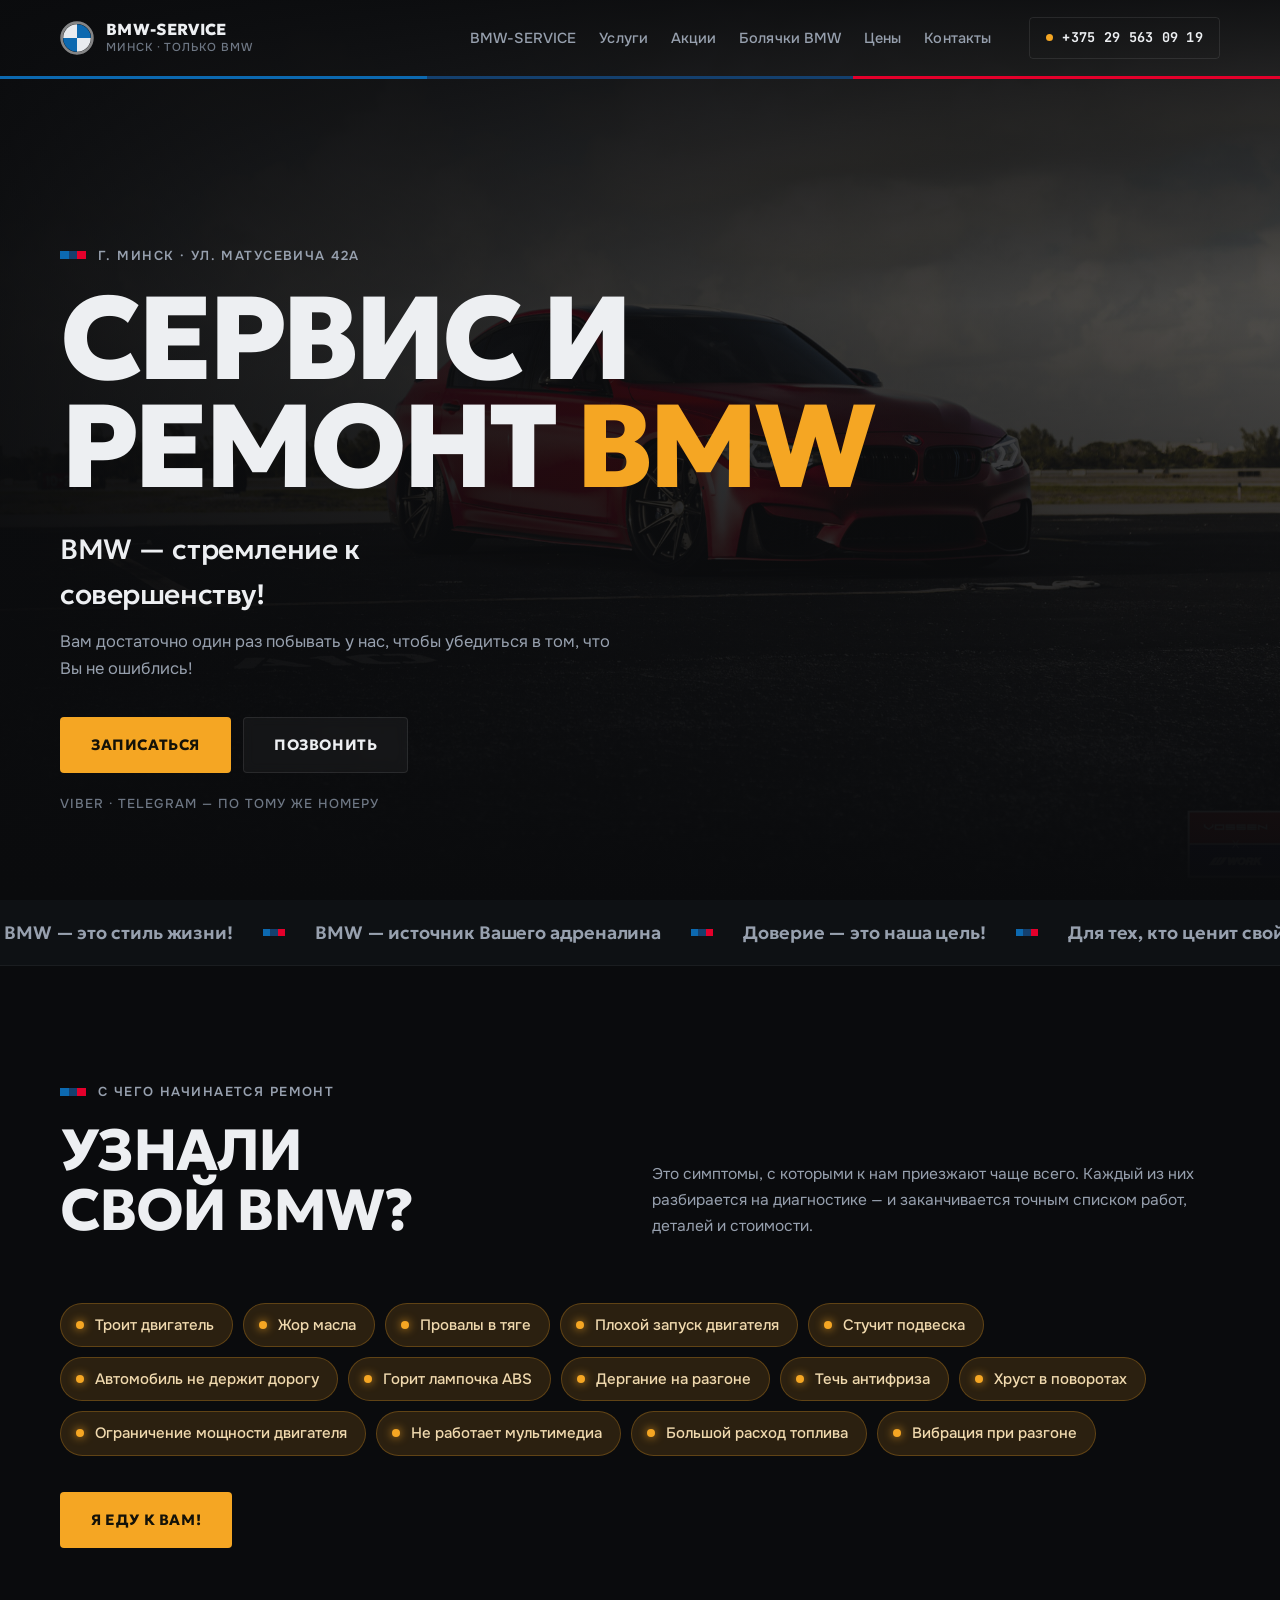
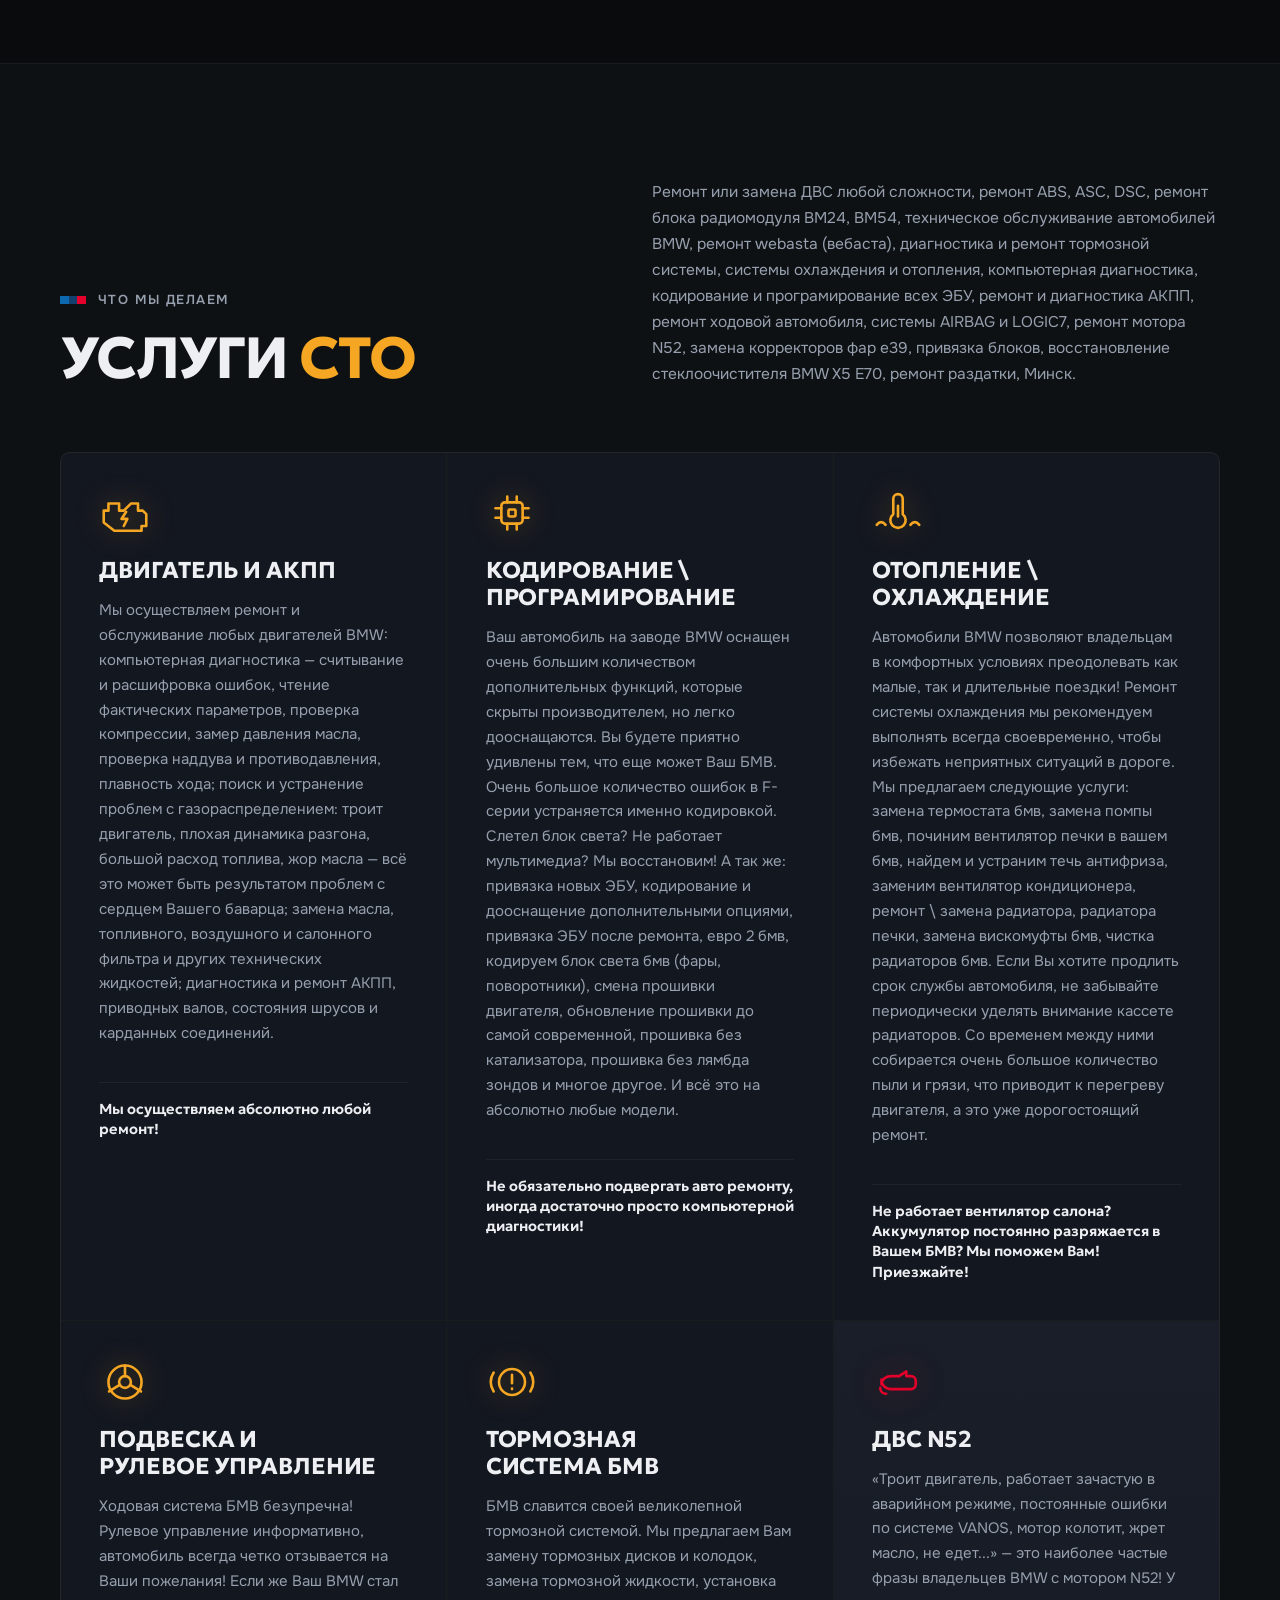
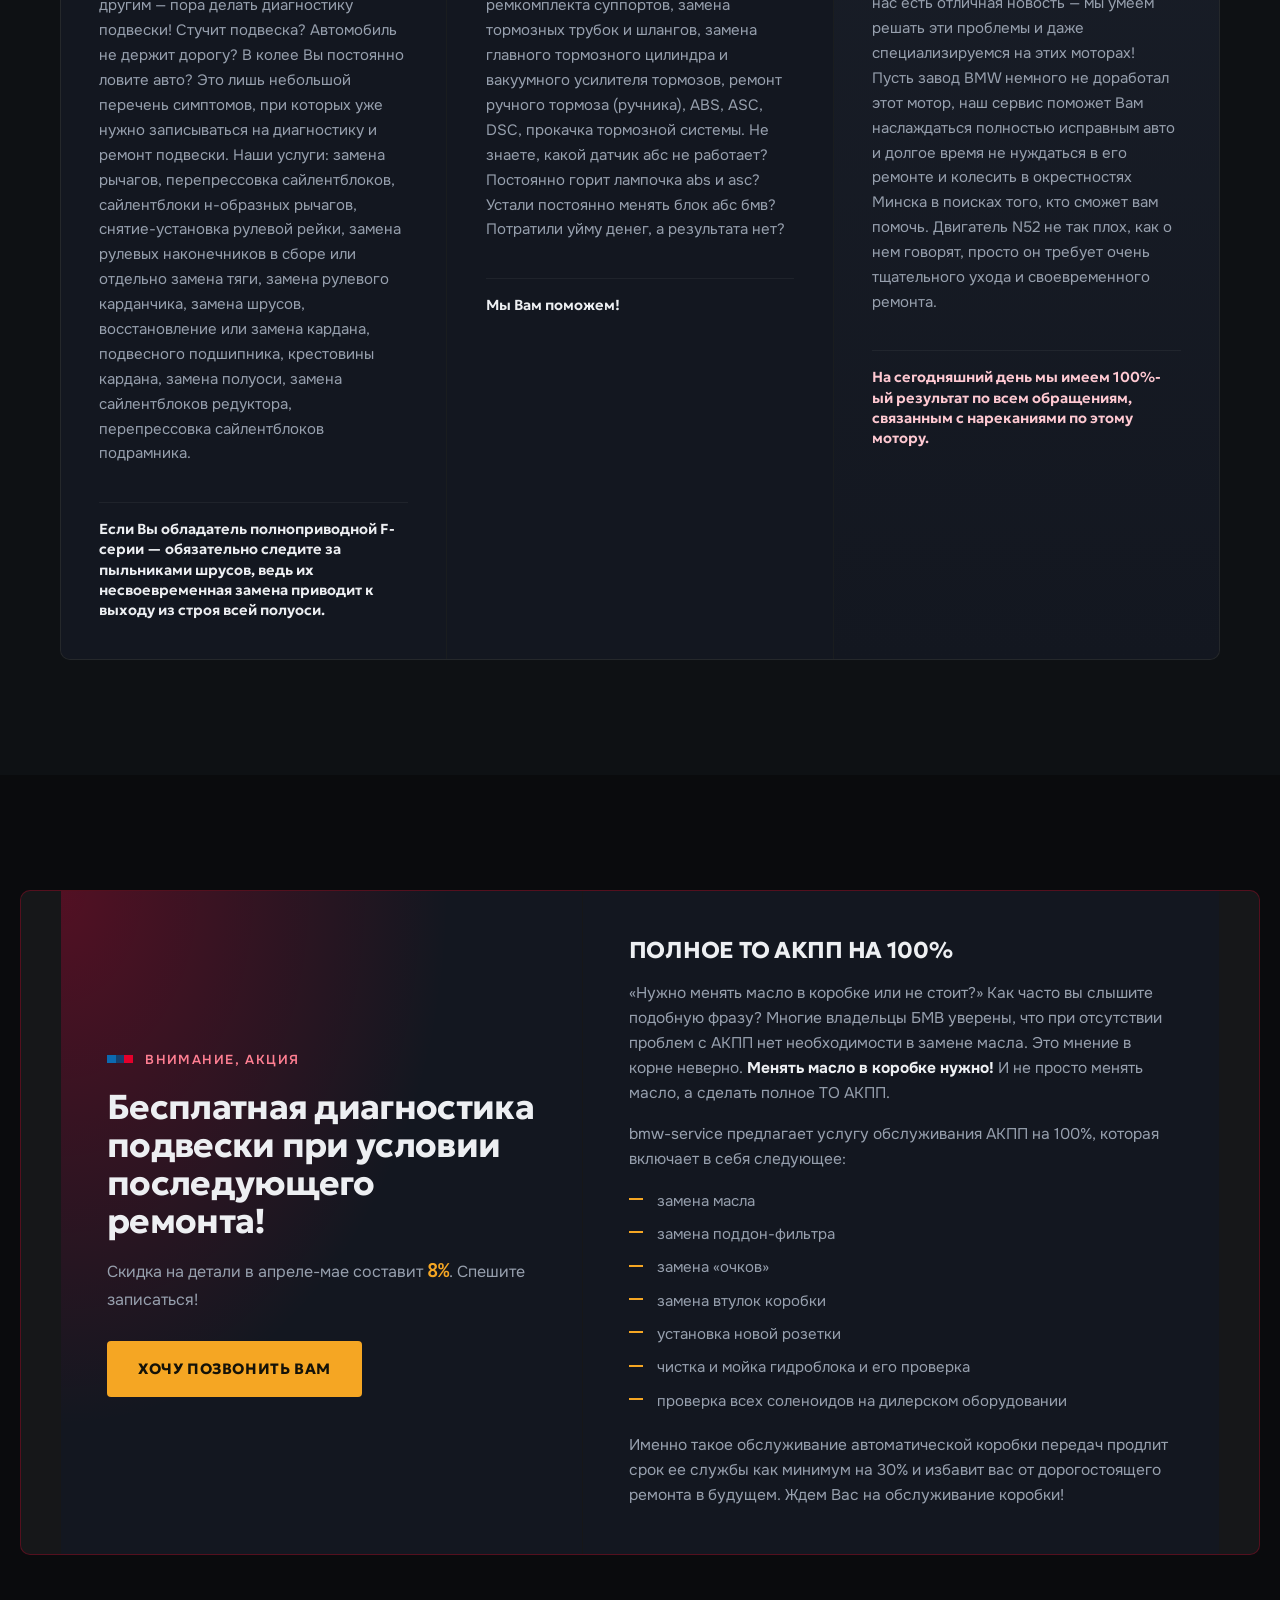
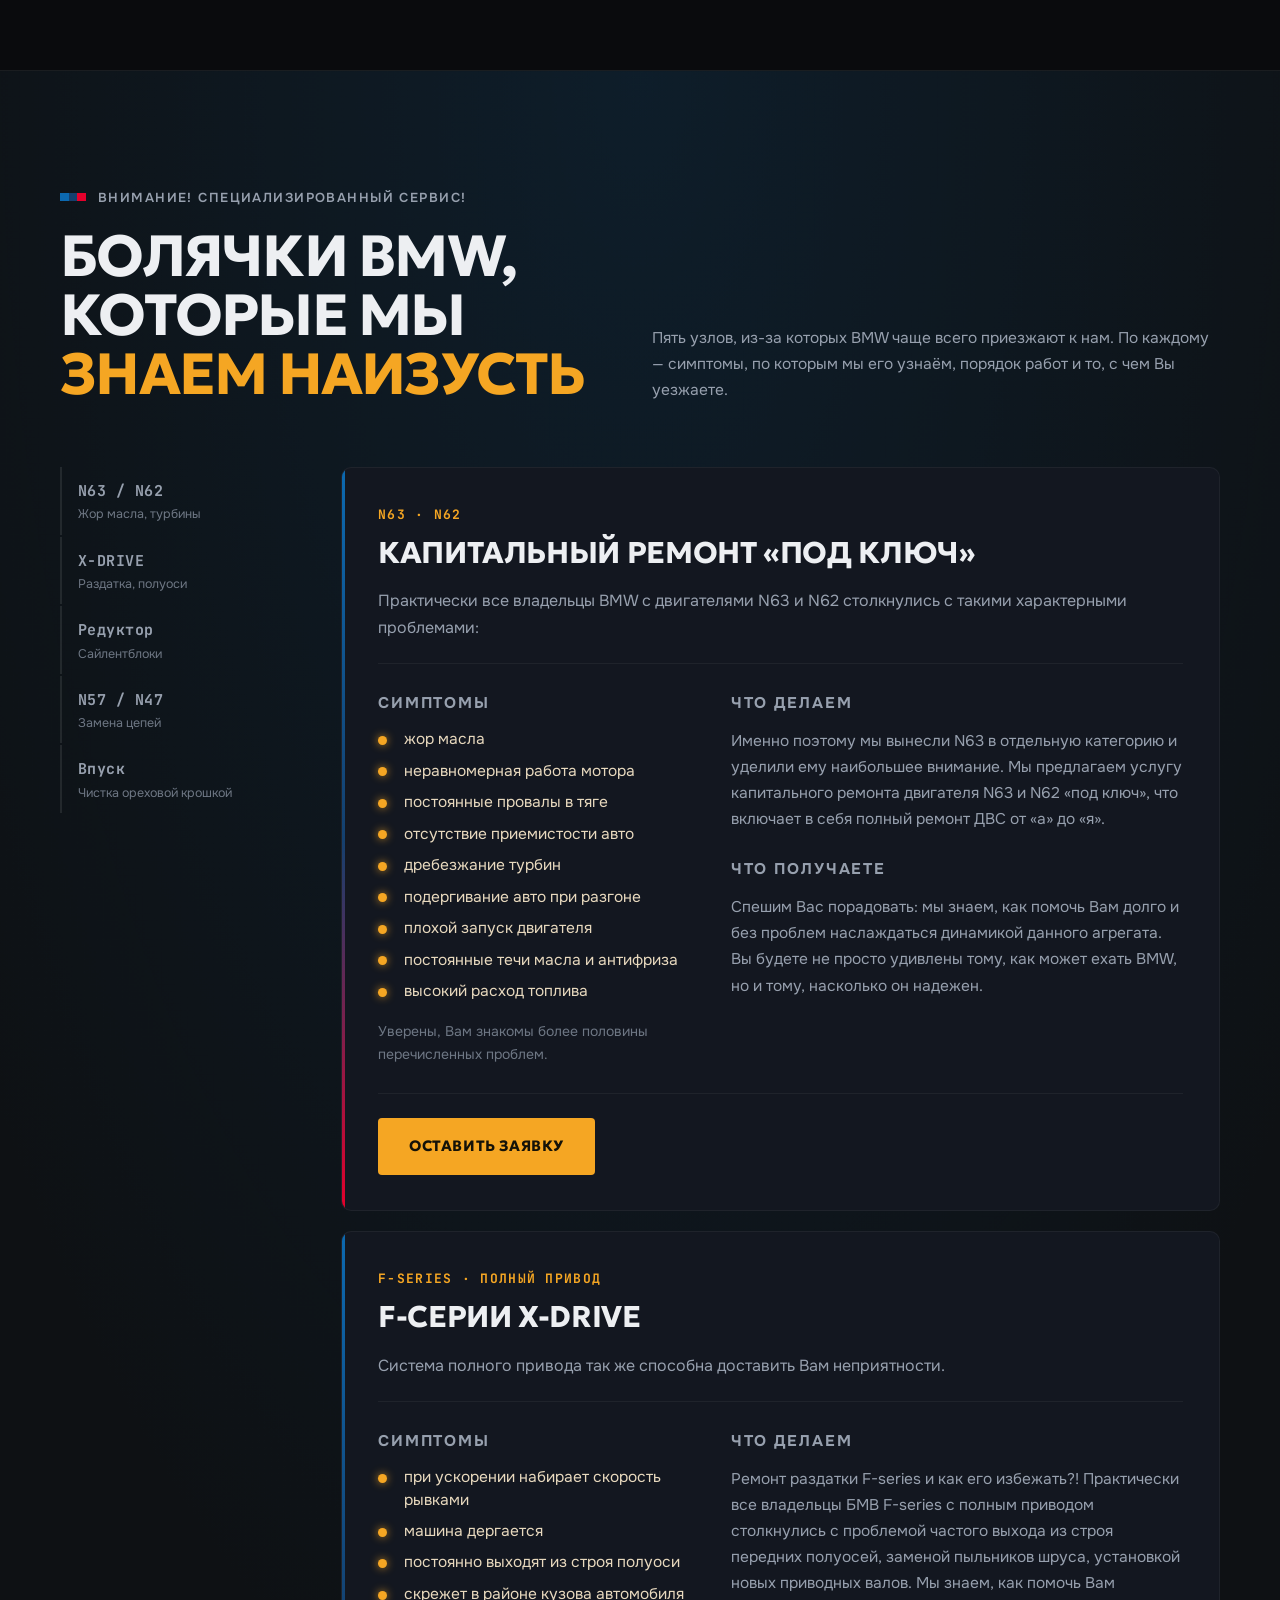
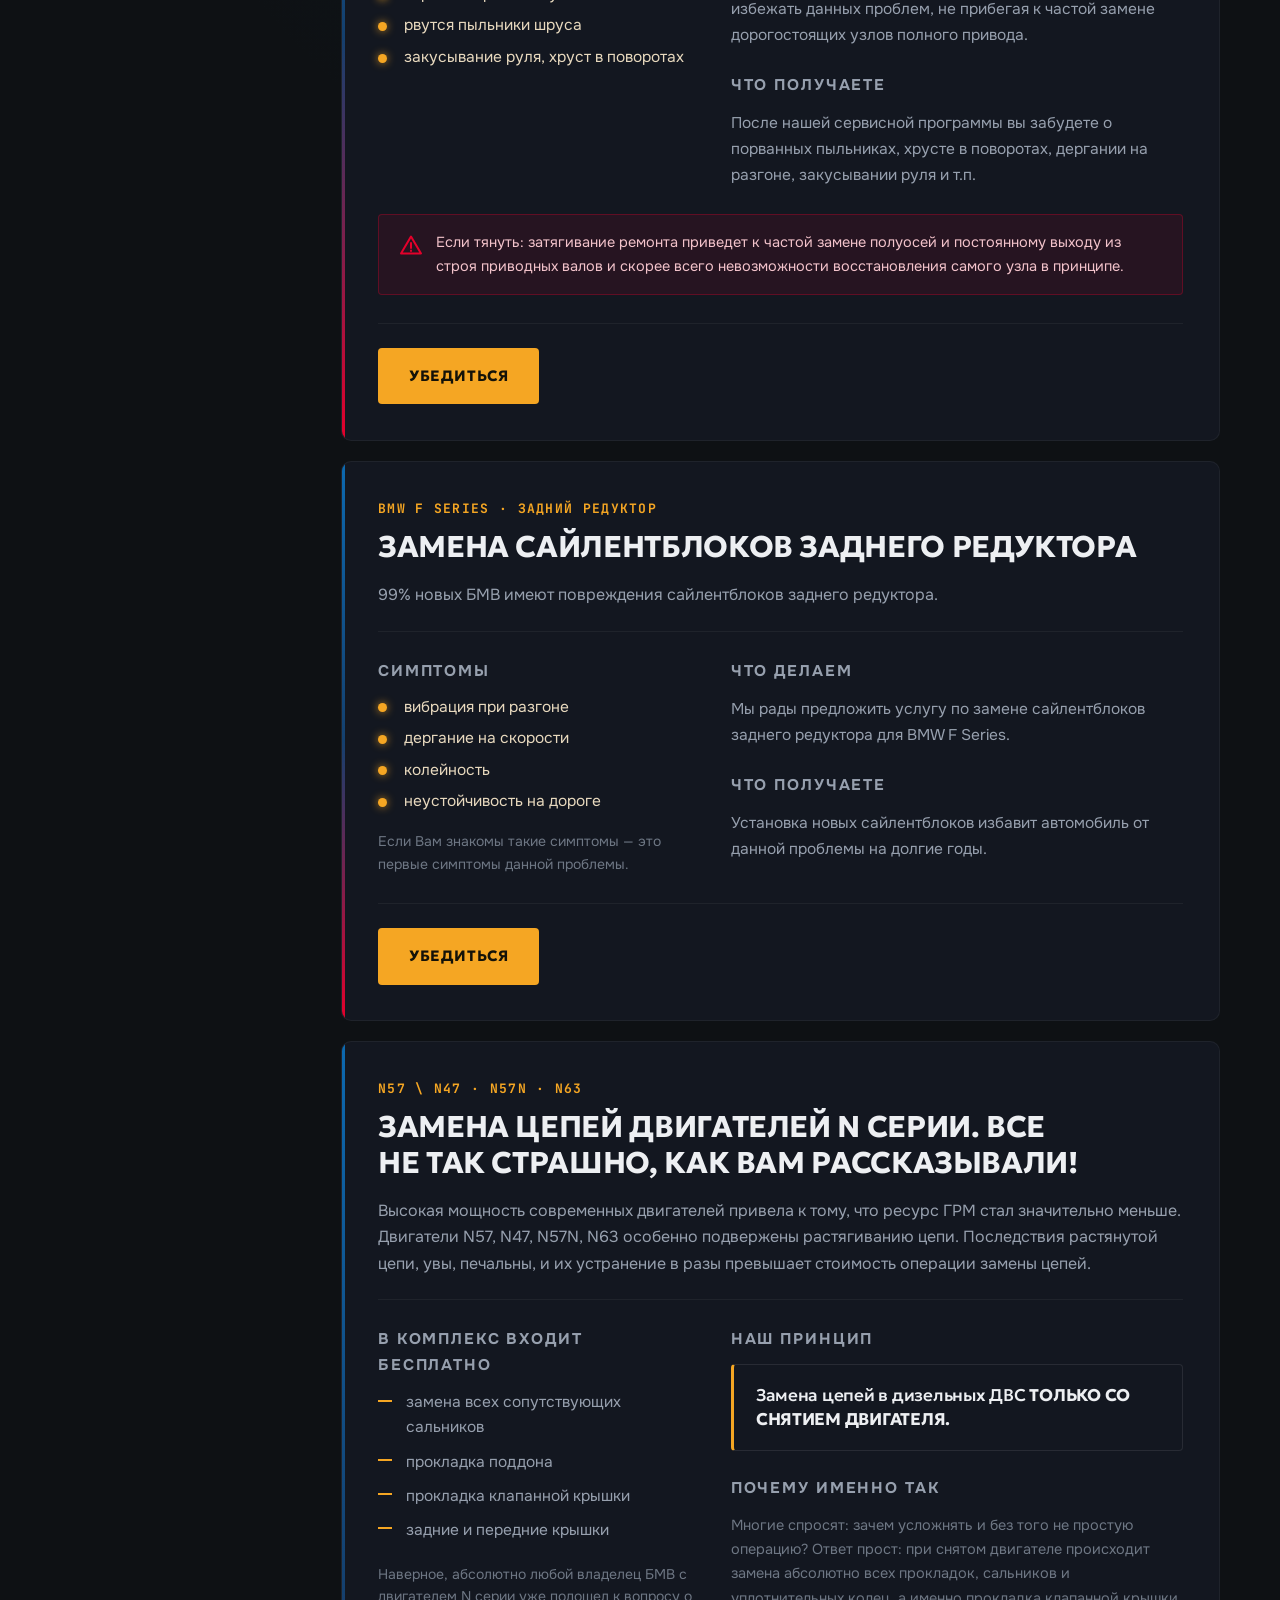
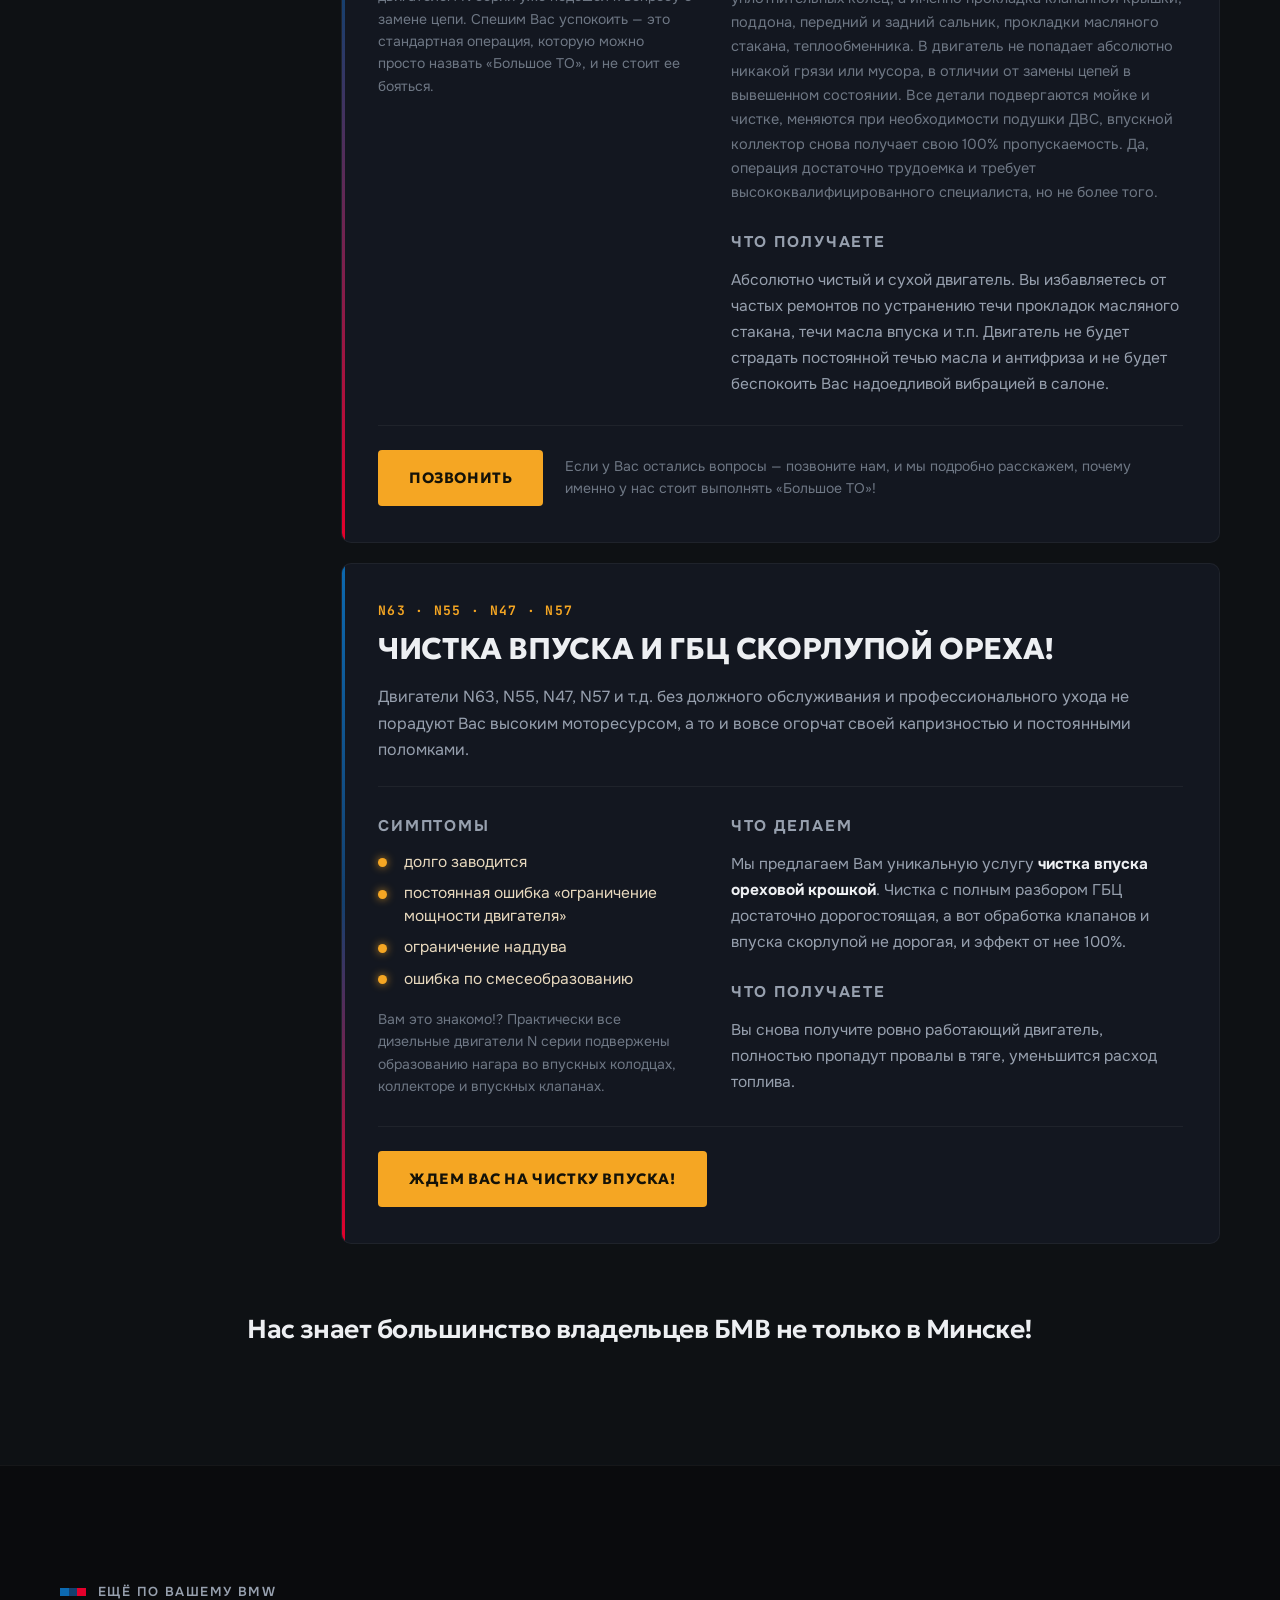
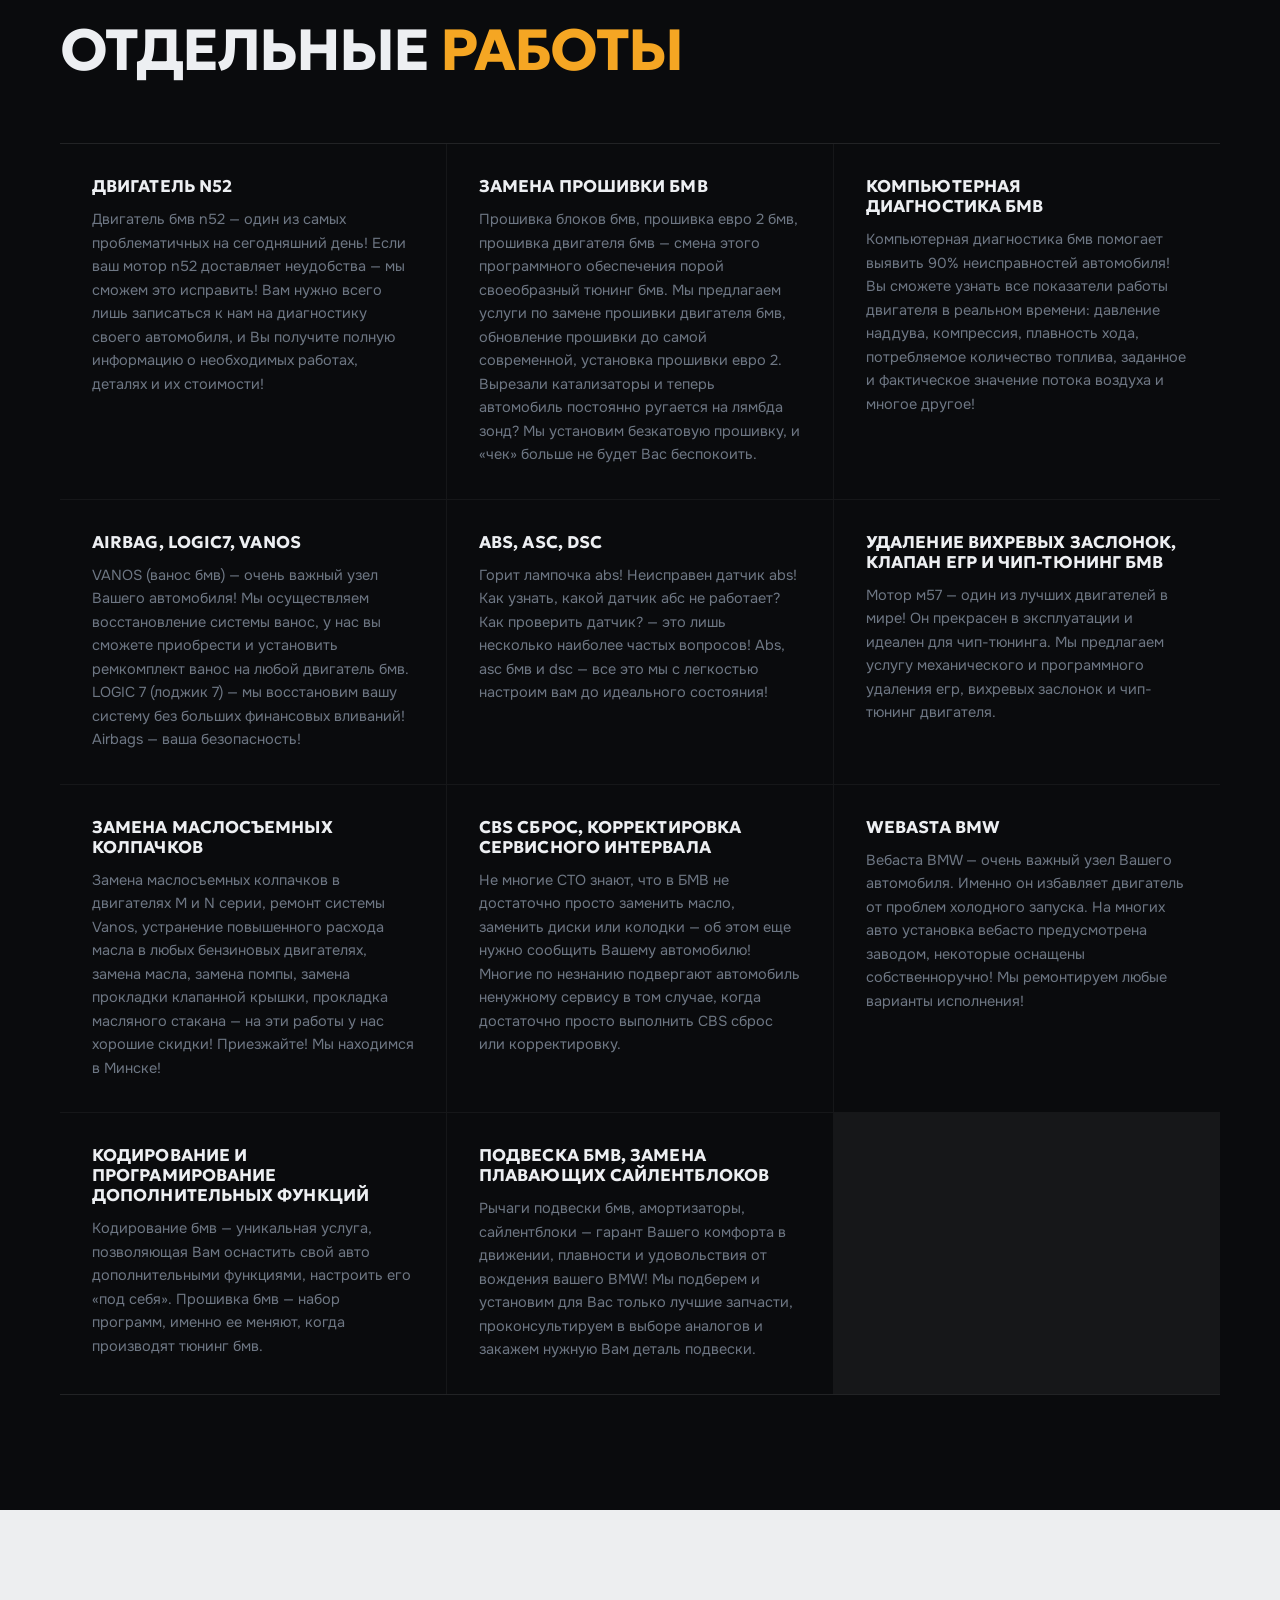
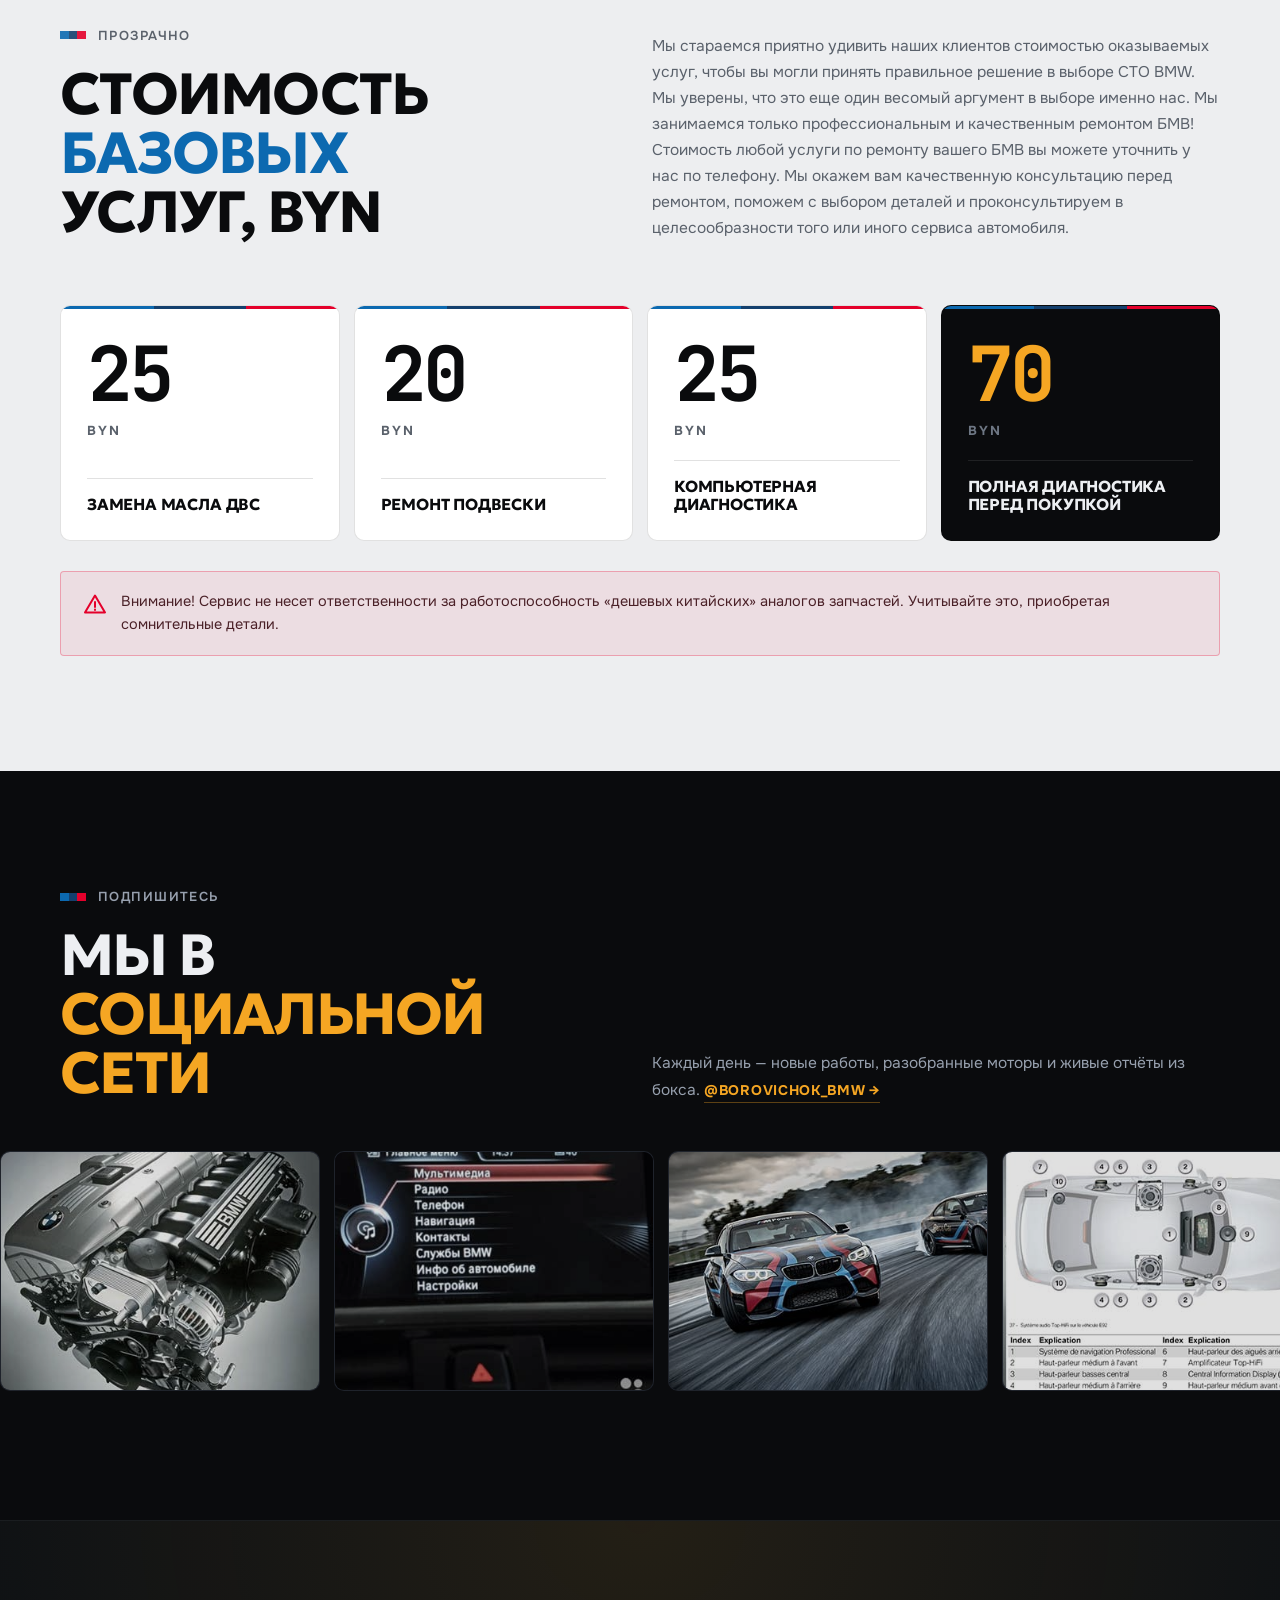
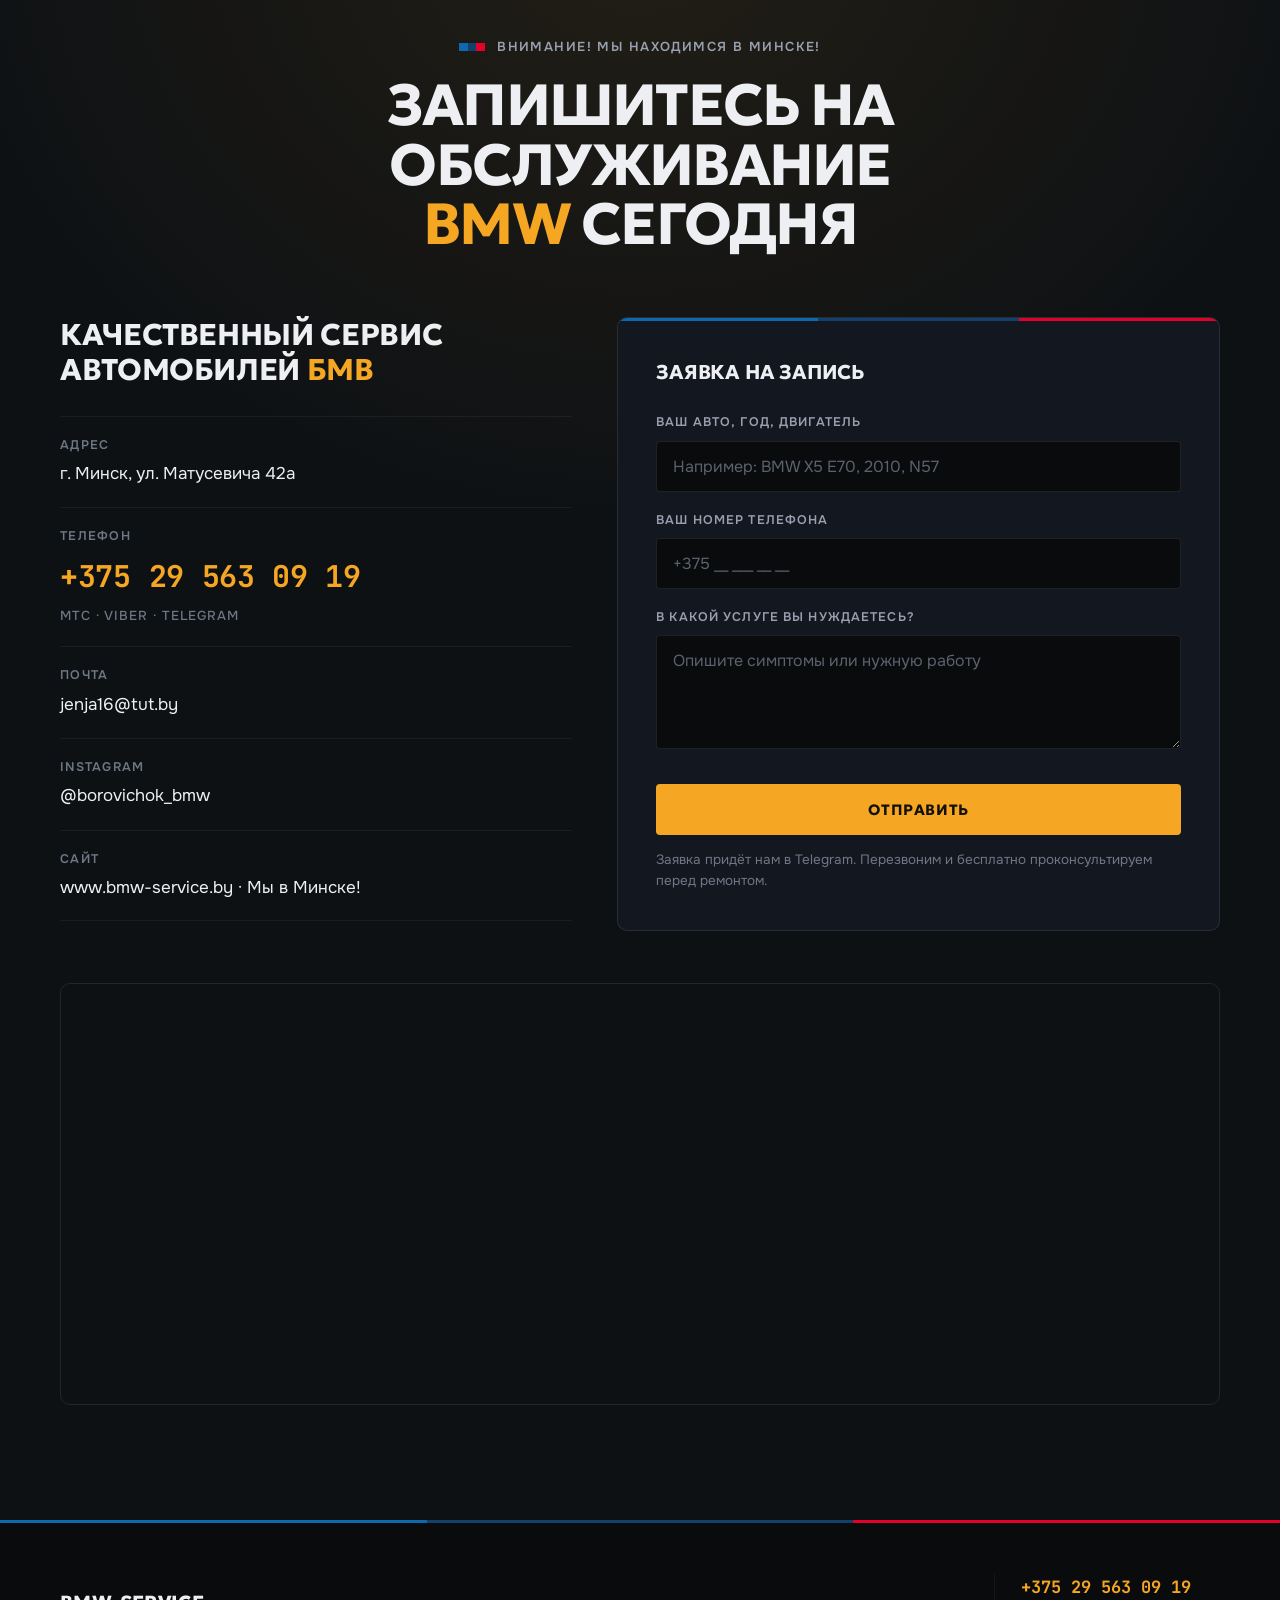
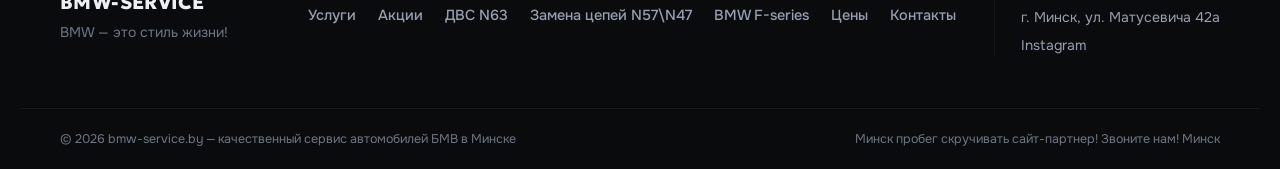
==== commit 8a9f94f9: "Болячки BMW одним блоком и заявки в Telegram Раздел «Специализация» читался как набор статей. Каждая" ====
--- a/index.html
+++ b/index.html
@@ -103,9 +103,8 @@
                 <li><a href="#home">BMW-SERVICE</a></li>
                 <li><a href="#service">Услуги</a></li>
                 <li><a href="#onas">Акции</a></li>
-                <li><a href="#about">ДВС N63</a></li>
-                <li><a href="#portfolio">Замена цепей N57\N47</a></li>
-                <li><a href="#handssection">BMW F-series</a></li>
+                <li><a href="#spec">Болячки BMW</a></li>
+                <li><a href="#pricing">Цены</a></li>
                 <li><a href="#contact">Контакты</a></li>
             </ul>
         </nav>
@@ -146,21 +145,6 @@
         <p class="hero-note">Viber · Telegram — по тому же номеру</p>
     </div>
 
-    <!-- SIGNATURE: индекс двигателей -->
-    <div class="engine-rail" aria-label="Двигатели, на которых мы специализируемся">
-        <div class="engine-rail-inner">
-            <span class="engine-rail-label">Специализация по ДВС</span>
-            <ul class="engine-codes">
-                <li><a href="#about"><b>N63</b><i>жор масла, турбины</i></a></li>
-                <li><a href="#about"><b>N62</b><i>капремонт «под ключ»</i></a></li>
-                <li><a href="#service"><b>N52</b><i>VANOS, троит</i></a></li>
-                <li><a href="#portfolio"><b>N57</b><i>замена цепей</i></a></li>
-                <li><a href="#portfolio"><b>N47</b><i>замена цепей</i></a></li>
-                <li><a href="#spec-intake"><b>N55</b><i>чистка впуска</i></a></li>
-                <li><a href="#extra"><b>M57</b><i>EGR, тюнинг</i></a></li>
-            </ul>
-        </div>
-    </div>
 </section>
 
 <!-- ============ CREDO MARQUEE ============ -->
@@ -311,22 +295,22 @@
     </div>
 </section>
 
-<!-- ============ СПЕЦИАЛИЗАЦИЯ ============ -->
+<!-- ============ БОЛЯЧКИ BMW ============ -->
 <section class="spec" id="spec">
     <div class="shell">
         <div class="sec-head sec-head--split">
             <div>
-                <p class="eyebrow"><span class="m-tick" aria-hidden="true"></span>Наша специализация</p>
-                <h2>Внимание! Специализированный сервис!</h2>
+                <p class="eyebrow"><span class="m-tick" aria-hidden="true"></span>Внимание! Специализированный сервис!</p>
+                <h2>Болячки BMW, которые мы <span class="hl">знаем наизусть</span></h2>
             </div>
-            <p class="sec-lead">Пять узлов, из-за которых BMW чаще всего приезжают к нам. По каждому у нас отработанный порядок работ — выберите свой мотор.</p>
+            <p class="sec-lead">Пять узлов, из-за которых BMW чаще всего приезжают к нам. По каждому — симптомы, по которым мы его узнаём, порядок работ и то, с чем Вы уезжаете.</p>
         </div>
 
         <div class="spec-layout">
 
             <nav class="spec-index" aria-label="Разделы специализации">
                 <ul>
-                    <li><a href="#about"><b>N63 / N62</b><i>Капремонт «под ключ»</i></a></li>
+                    <li><a href="#about"><b>N63 / N62</b><i>Жор масла, турбины</i></a></li>
                     <li><a href="#handssection"><b>X-DRIVE</b><i>Раздатка, полуоси</i></a></li>
                     <li><a href="#spec-reduktor"><b>Редуктор</b><i>Сайлентблоки</i></a></li>
                     <li><a href="#portfolio"><b>N57 / N47</b><i>Замена цепей</i></a></li>
@@ -336,89 +320,198 @@
 
             <div class="spec-items">
 
-                <article class="spec-item" id="about">
-                    <p class="eyebrow"><span class="m-tick" aria-hidden="true"></span>N63 · N62</p>
-                    <h3>Капитальный ремонт двигателя «под ключ»</h3>
-
-                    <div class="spec-body spec-body--media">
-                        <div class="spec-text">
-                            <p>Практически все владельцы BMW с двигателями N63 и N62 столкнулись с такими характерными проблемами как жор масла, неравномерная работа мотора, постоянные провалы в тяге, отсутствие приемистости авто, дребезжание турбин, подергивание авто при разгоне, плохой запуск двигателя, постоянные течи масла и антифриза, высокий расход топлива и т.д. Уверены, Вам знакомы более половины перечисленных проблем.</p>
-                            <p>Именно поэтому мы вынесли N63 в отдельную категорию и уделили ему наибольшее внимание. Спешим Вас порадовать: мы знаем, как помочь Вам долго и без проблем наслаждаться динамикой данного агрегата. Вы будете не просто удивлены тому, как может ехать BMW, но и тому, насколько он надежен.</p>
-                            <p class="pull">Мы предлагаем услугу капитального ремонта двигателя N63 и N62 «под ключ», что включает в себя полный ремонт ДВС от «а» до «я».</p>
-                        </div>
-
-                        <figure class="spec-media">
-                            <img src="images/slider/slider9.jpg" alt="Капитальный ремонт двигателя BMW N63 и N62 в Минске" loading="lazy" decoding="async">
-                            <figcaption>Капремонт N63 / N62 «под ключ»</figcaption>
-                        </figure>
+                <!-- 1 -->
+                <article class="bolt" id="about">
+                    <header class="bolt-head">
+                        <span class="bolt-code">N63 · N62</span>
+                        <h3>Капитальный ремонт «под ключ»</h3>
+                    </header>
+
+                    <p class="bolt-intro">Практически все владельцы BMW с двигателями N63 и N62 столкнулись с такими характерными проблемами:</p>
+
+                    <div class="bolt-grid">
+                        <div class="bolt-col">
+                            <p class="bolt-label bolt-label--warn">Симптомы</p>
+                            <ul class="lamps">
+                                <li>жор масла</li>
+                                <li>неравномерная работа мотора</li>
+                                <li>постоянные провалы в тяге</li>
+                                <li>отсутствие приемистости авто</li>
+                                <li>дребезжание турбин</li>
+                                <li>подергивание авто при разгоне</li>
+                                <li>плохой запуск двигателя</li>
+                                <li>постоянные течи масла и антифриза</li>
+                                <li>высокий расход топлива</li>
+                            </ul>
+                            <p class="bolt-aside">Уверены, Вам знакомы более половины перечисленных проблем.</p>
+                        </div>
+
+                        <div class="bolt-col">
+                            <p class="bolt-label">Что делаем</p>
+                            <p>Именно поэтому мы вынесли N63 в отдельную категорию и уделили ему наибольшее внимание. Мы предлагаем услугу капитального ремонта двигателя N63 и N62 «под ключ», что включает в себя полный ремонт ДВС от «а» до «я».</p>
+
+                            <p class="bolt-label">Что получаете</p>
+                            <p>Спешим Вас порадовать: мы знаем, как помочь Вам долго и без проблем наслаждаться динамикой данного агрегата. Вы будете не просто удивлены тому, как может ехать BMW, но и тому, насколько он надежен.</p>
+                        </div>
                     </div>
 
-                    <a class="link-arrow" href="#contact">Оставить заявку</a>
+                    <footer class="bolt-foot">
+                        <a class="btn btn-primary" href="#contact">Оставить заявку</a>
+                    </footer>
                 </article>
 
-                <article class="spec-item" id="handssection">
-                    <p class="eyebrow"><span class="m-tick" aria-hidden="true"></span>BMW F-series · Полный привод</p>
-                    <h3>F-серии X-DRIVE</h3>
-
-                    <div class="spec-body">
-                        <h4>Система полного привода так же способна доставить Вам неприятности</h4>
-                        <p>Если Ваш автомобиль при ускорении набирает скорость рывками, машина дергается, постоянно выходят из строя полуоси и слышен скрежет в районе кузова автомобиля — это симптомы необходимого ремонта системы X-DRIVE. Затягивание ремонта приведет к частой замене полуосей и постоянному выходу из строя приводных валов и скорее всего невозможности восстановления самого узла в принципе.</p>
-                        <p>Ремонт раздатки F-series и как его избежать?! Практически все владельцы БМВ F-series с полным приводом столкнулись с проблемой частого выхода из строя передних полуосей, заменой пыльников шруса, установкой новых приводных валов. Мы знаем, как помочь Вам избежать данных проблем, не прибегая к частой замене дорогостоящих узлов полного привода. После нашей сервисной программы вы забудете о порванных пыльниках, хрусте в поворотах, дергании на разгоне, закусывании руля и т.п.</p>
+                <!-- 2 -->
+                <article class="bolt" id="handssection">
+                    <header class="bolt-head">
+                        <span class="bolt-code">F-series · Полный привод</span>
+                        <h3>F-серии X-DRIVE</h3>
+                    </header>
+
+                    <p class="bolt-intro">Система полного привода так же способна доставить Вам неприятности.</p>
+
+                    <div class="bolt-grid">
+                        <div class="bolt-col">
+                            <p class="bolt-label bolt-label--warn">Симптомы</p>
+                            <ul class="lamps">
+                                <li>при ускорении набирает скорость рывками</li>
+                                <li>машина дергается</li>
+                                <li>постоянно выходят из строя полуоси</li>
+                                <li>скрежет в районе кузова автомобиля</li>
+                                <li>рвутся пыльники шруса</li>
+                                <li>закусывание руля, хруст в поворотах</li>
+                            </ul>
+                        </div>
+
+                        <div class="bolt-col">
+                            <p class="bolt-label">Что делаем</p>
+                            <p>Ремонт раздатки F-series и как его избежать?! Практически все владельцы БМВ F-series с полным приводом столкнулись с проблемой частого выхода из строя передних полуосей, заменой пыльников шруса, установкой новых приводных валов. Мы знаем, как помочь Вам избежать данных проблем, не прибегая к частой замене дорогостоящих узлов полного привода.</p>
+
+                            <p class="bolt-label">Что получаете</p>
+                            <p>После нашей сервисной программы вы забудете о порванных пыльниках, хрусте в поворотах, дергании на разгоне, закусывании руля и т.п.</p>
+                        </div>
                     </div>
 
-                    <a class="link-arrow" href="#contact">Убедиться</a>
+                    <p class="bolt-warn">
+                        <span class="warn-lamp" aria-hidden="true">
+                            <svg viewBox="0 0 24 24"><path d="M12 3.5 22 20.5H2z"/><path d="M12 10v5M12 17.5v.5"/></svg>
+                        </span>
+                        Если тянуть: затягивание ремонта приведет к частой замене полуосей и постоянному выходу из строя приводных валов и скорее всего невозможности восстановления самого узла в принципе.
+                    </p>
+
+                    <footer class="bolt-foot">
+                        <a class="btn btn-primary" href="#contact">Убедиться</a>
+                    </footer>
                 </article>
 
-                <article class="spec-item" id="spec-reduktor">
-                    <p class="eyebrow"><span class="m-tick" aria-hidden="true"></span>BMW F Series · Задний редуктор</p>
-                    <h3>Замена сайлентблоков заднего редуктора</h3>
-
-                    <div class="spec-body">
-                        <p>99% новых БМВ имеют повреждения сайлентблоков заднего редуктора. Если Вам знакомы такие симптомы как вибрация при разгоне, дергание на скорости, колейность, неустойчивость на дороге — это первые симптомы данной проблемы. Мы рады предложить услугу по замене сайлентблоков заднего редуктора для BMW F Series. Установка новых сайлентблоков избавит автомобиль от данной проблемы на долгие годы.</p>
+                <!-- 3 -->
+                <article class="bolt" id="spec-reduktor">
+                    <header class="bolt-head">
+                        <span class="bolt-code">BMW F Series · Задний редуктор</span>
+                        <h3>Замена сайлентблоков заднего редуктора</h3>
+                    </header>
+
+                    <p class="bolt-intro">99% новых БМВ имеют повреждения сайлентблоков заднего редуктора.</p>
+
+                    <div class="bolt-grid">
+                        <div class="bolt-col">
+                            <p class="bolt-label bolt-label--warn">Симптомы</p>
+                            <ul class="lamps">
+                                <li>вибрация при разгоне</li>
+                                <li>дергание на скорости</li>
+                                <li>колейность</li>
+                                <li>неустойчивость на дороге</li>
+                            </ul>
+                            <p class="bolt-aside">Если Вам знакомы такие симптомы — это первые симптомы данной проблемы.</p>
+                        </div>
+
+                        <div class="bolt-col">
+                            <p class="bolt-label">Что делаем</p>
+                            <p>Мы рады предложить услугу по замене сайлентблоков заднего редуктора для BMW F Series.</p>
+
+                            <p class="bolt-label">Что получаете</p>
+                            <p>Установка новых сайлентблоков избавит автомобиль от данной проблемы на долгие годы.</p>
+                        </div>
                     </div>
 
-                    <a class="link-arrow" href="#contact">Убедиться</a>
+                    <footer class="bolt-foot">
+                        <a class="btn btn-primary" href="#contact">Убедиться</a>
+                    </footer>
                 </article>
 
-                <article class="spec-item" id="portfolio">
-                    <p class="eyebrow"><span class="m-tick" aria-hidden="true"></span>N57 \ N47 · N57N · N63</p>
-                    <h3>Замена цепей двигателей N серии. Все не так страшно, как Вам рассказывали!</h3>
-
-                    <div class="spec-body">
-                        <p>Высокая мощность современных двигателей привела к тому, что ресурс ГРМ стал значительно меньше. Двигатели N57, N47, N57N, N63 особенно подвержены растягиванию цепи. Последствия растянутой цепи, увы, печальны, и их устранение в разы превышает стоимость операции замены цепей. В наш комплекс по замене цепей входят абсолютно бесплатная замена всех сопутствующих сальников, прокладки поддона, прокладки клапанной крышки, задних и передних крышек. В конце процедуры вы получаете абсолютно чистый и сухой двигатель, избавляетесь от частых ремонтов по устранению течи прокладок масляного стакана, течи масла впуска и т.п.</p>
-
-                        <p>Наверное, абсолютно любой владелец БМВ с двигателем N серии уже подошел к вопросу о замене цепи. Многие относятся к данной процедуре абсолютно спокойно, ведь это «штатная» операция, а вот кто-то избегает ее и даже готов сменить авто, лишь бы с этим не сталкиваться. Спешим Вас успокоить — замена цепи двигателя стандартная операция, которую можно просто назвать «Большое ТО», и не стоит ее бояться. Да, она достаточно трудоемка и требует высококвалифицированного специалиста, но не более того.</p>
-
-                        <blockquote class="quote">
-                            <p>В данном вопросе мы имеем свой алгоритм, ключевой критерий которого — <b>замена цепей в дизельных ДВС только со снятием двигателя.</b></p>
-                        </blockquote>
-
-                        <p>Многие спросят: зачем усложнять и без того не простую операцию? Ответ прост: при снятом двигателе происходит замена абсолютно всех прокладок, сальников и уплотнительных колец, а именно прокладка клапанной крышки, поддона, передний и задний сальник, прокладки масляного стакана, теплообменника. В двигатель не попадает абсолютно никакой грязи или мусора, в отличии от замены цепей в вывешенном состоянии. Все детали подвергаются мойке и чистке, меняются при необходимости подушки ДВС, впускной коллектор снова получает свою 100% пропускаемость.</p>
-
-                        <p>После такой процедуры вы абсолютно уверены в том, что двигатель вашего автомобиля не будет страдать постоянной течью масла, антифриза, и он не будет беспокоить Вас надоедливой вибрацией в салоне и доставлять дискомфорт в вождении. Именно такая замена цепей — есть правильное решение. Если у Вас остались вопросы — позвоните нам, и мы подробно расскажем, почему именно у нас стоит выполнять «Большое ТО»!</p>
+                <!-- 4 -->
+                <article class="bolt" id="portfolio">
+                    <header class="bolt-head">
+                        <span class="bolt-code">N57 \ N47 · N57N · N63</span>
+                        <h3>Замена цепей двигателей N серии. Все не так страшно, как Вам рассказывали!</h3>
+                    </header>
+
+                    <p class="bolt-intro">Высокая мощность современных двигателей привела к тому, что ресурс ГРМ стал значительно меньше. Двигатели N57, N47, N57N, N63 особенно подвержены растягиванию цепи. Последствия растянутой цепи, увы, печальны, и их устранение в разы превышает стоимость операции замены цепей.</p>
+
+                    <div class="bolt-grid">
+                        <div class="bolt-col">
+                            <p class="bolt-label">В комплекс входит бесплатно</p>
+                            <ul class="ticks">
+                                <li>замена всех сопутствующих сальников</li>
+                                <li>прокладка поддона</li>
+                                <li>прокладка клапанной крышки</li>
+                                <li>задние и передние крышки</li>
+                            </ul>
+                            <p class="bolt-aside">Наверное, абсолютно любой владелец БМВ с двигателем N серии уже подошел к вопросу о замене цепи. Спешим Вас успокоить — это стандартная операция, которую можно просто назвать «Большое ТО», и не стоит ее бояться.</p>
+                        </div>
+
+                        <div class="bolt-col">
+                            <p class="bolt-label">Наш принцип</p>
+                            <blockquote class="quote">
+                                <p>Замена цепей в дизельных ДВС <b>только со снятием двигателя.</b></p>
+                            </blockquote>
+
+                            <p class="bolt-label">Почему именно так</p>
+                            <p class="bolt-fine">Многие спросят: зачем усложнять и без того не простую операцию? Ответ прост: при снятом двигателе происходит замена абсолютно всех прокладок, сальников и уплотнительных колец, а именно прокладка клапанной крышки, поддона, передний и задний сальник, прокладки масляного стакана, теплообменника. В двигатель не попадает абсолютно никакой грязи или мусора, в отличии от замены цепей в вывешенном состоянии. Все детали подвергаются мойке и чистке, меняются при необходимости подушки ДВС, впускной коллектор снова получает свою 100% пропускаемость. Да, операция достаточно трудоемка и требует высококвалифицированного специалиста, но не более того.</p>
+
+                            <p class="bolt-label">Что получаете</p>
+                            <p>Абсолютно чистый и сухой двигатель. Вы избавляетесь от частых ремонтов по устранению течи прокладок масляного стакана, течи масла впуска и т.п. Двигатель не будет страдать постоянной течью масла и антифриза и не будет беспокоить Вас надоедливой вибрацией в салоне.</p>
+                        </div>
                     </div>
 
-                    <a class="link-arrow" href="tel:+375295630919">Позвонить</a>
+                    <footer class="bolt-foot">
+                        <a class="btn btn-primary" href="tel:+375295630919">Позвонить</a>
+                        <span class="bolt-foot-note">Если у Вас остались вопросы — позвоните нам, и мы подробно расскажем, почему именно у нас стоит выполнять «Большое ТО»!</span>
+                    </footer>
                 </article>
 
-                <article class="spec-item" id="spec-intake">
-                    <p class="eyebrow"><span class="m-tick" aria-hidden="true"></span>N63 · N55 · N47 · N57</p>
-                    <h3>Чистка впуска и ГБЦ скорлупой ореха!</h3>
-
-                    <div class="spec-body spec-body--media">
-                        <div class="spec-text">
-                            <p>Новые модели BMW F-series оснащены высокофорсированными двигателями, способными удовлетворить пожелания даже самых требовательных автовладельцев, подарить массу адреналина и еще больше удовольствия от вождения автомобиля. Но при всем при этом новые авто требуют более тщательного ухода и качественного сервиса. Двигатели N63, N55, N47, N57 и т.д. без должного обслуживания и профессионального ухода не порадуют Вас высоким моторесурсом, а то и вовсе огорчат своей капризностью и постоянными поломками.</p>
-                            <p class="pull">«Долго заводится. Постоянная ошибка ограничение мощности двигателя. Ограничение наддува. Ошибка по смесеобразованию.» — Вам это знакомо!?</p>
-                            <p>Мы знаем, как помочь Вам избежать этих проблем. Мы предлагаем Вам уникальную услугу <b>чистка впуска ореховой крошкой</b>. Практически все дизельные двигатели N серии подвержены образованию нагара во впускных колодцах, коллекторе и впускных клапанах. Чистка с полным разбором ГБЦ достаточно дорогостоящая, а вот обработка клапанов и впуска скорлупой не дорогая, и эффект от нее 100%. Вы снова получите ровно работающий двигатель, полностью пропадут провалы в тяге, уменьшится расход топлива.</p>
-                        </div>
-
-                        <figure class="spec-media">
-                            <img src="images/slider/slider1.jpg" alt="Чистка впуска и ГБЦ ореховой крошкой для BMW в Минске" loading="lazy" decoding="async">
-                            <figcaption>Чистка впуска ореховой крошкой</figcaption>
-                        </figure>
+                <!-- 5 -->
+                <article class="bolt" id="spec-intake">
+                    <header class="bolt-head">
+                        <span class="bolt-code">N63 · N55 · N47 · N57</span>
+                        <h3>Чистка впуска и ГБЦ скорлупой ореха!</h3>
+                    </header>
+
+                    <p class="bolt-intro">Двигатели N63, N55, N47, N57 и т.д. без должного обслуживания и профессионального ухода не порадуют Вас высоким моторесурсом, а то и вовсе огорчат своей капризностью и постоянными поломками.</p>
+
+                    <div class="bolt-grid">
+                        <div class="bolt-col">
+                            <p class="bolt-label bolt-label--warn">Симптомы</p>
+                            <ul class="lamps">
+                                <li>долго заводится</li>
+                                <li>постоянная ошибка «ограничение мощности двигателя»</li>
+                                <li>ограничение наддува</li>
+                                <li>ошибка по смесеобразованию</li>
+                            </ul>
+                            <p class="bolt-aside">Вам это знакомо!? Практически все дизельные двигатели N серии подвержены образованию нагара во впускных колодцах, коллекторе и впускных клапанах.</p>
+                        </div>
+
+                        <div class="bolt-col">
+                            <p class="bolt-label">Что делаем</p>
+                            <p>Мы предлагаем Вам уникальную услугу <b>чистка впуска ореховой крошкой</b>. Чистка с полным разбором ГБЦ достаточно дорогостоящая, а вот обработка клапанов и впуска скорлупой не дорогая, и эффект от нее 100%.</p>
+
+                            <p class="bolt-label">Что получаете</p>
+                            <p>Вы снова получите ровно работающий двигатель, полностью пропадут провалы в тяге, уменьшится расход топлива.</p>
+                        </div>
                     </div>
 
-                    <a class="link-arrow" href="#contact">Ждем Вас на чистку впуска!</a>
+                    <footer class="bolt-foot">
+                        <a class="btn btn-primary" href="#contact">Ждем Вас на чистку впуска!</a>
+                    </footer>
                 </article>
 
             </div>
@@ -612,10 +705,15 @@
                     <textarea id="text_comment" name="text_comment" rows="4" placeholder="Опишите симптомы или нужную работу"></textarea>
                 </label>
 
+                <div class="field-trap" aria-hidden="true">
+                    <label for="form_website">Не заполняйте это поле</label>
+                    <input type="text" id="form_website" name="website" tabindex="-1" autocomplete="off">
+                </div>
+
                 <button type="submit" id="btn_submit" class="btn btn-primary btn-block">Отправить</button>
 
                 <div class="messages" role="status" aria-live="polite"></div>
-                <p class="form-note">Перезвоним и бесплатно проконсультируем перед ремонтом.</p>
+                <p class="form-note">Заявка придёт нам в Telegram. Перезвоним и бесплатно проконсультируем перед ремонтом.</p>
             </form>
         </div>
 
--- a/assets/css/style.css
+++ b/assets/css/style.css
@@ -212,8 +212,8 @@
 .site-header .m-rule{ opacity:0; transition:opacity .3s; }
 
 .site-header.is-stuck{
-    background:rgba(10,11,13,.86);
-    backdrop-filter:blur(14px) saturate(140%);
+    background:rgba(10,11,13,.94);
+    backdrop-filter:blur(16px) saturate(140%);
     border-bottom-color:var(--line);
 }
 .site-header.is-stuck .m-rule{ opacity:1; }
@@ -360,59 +360,6 @@
     text-transform:uppercase; color:var(--fog-dim); margin:20px 0 0;
 }
 
-/* --- SIGNATURE: индекс двигателей --- */
-.engine-rail{
-    position:relative;
-    border-top:1px solid var(--line);
-    border-bottom:1px solid var(--line);
-    background:rgba(10,11,13,.72);
-    backdrop-filter:blur(10px);
-}
-/* Рейка идёт от текстовой колонки и уходит за правый край экрана —
-   так же, как список кодов уходит за край приборной панели. */
-.engine-rail-inner{
-    display:flex; align-items:stretch; gap:0;
-    padding-left:max(var(--pad), calc((100vw - var(--shell)) / 2 + var(--pad)));
-}
-
-.engine-rail-label{
-    font-family:var(--ui); font-size:12px; font-weight:600; letter-spacing:.09em;
-    text-transform:uppercase;
-    color:var(--fog-dim); align-self:center; padding-right:26px; flex:none;
-    max-width:130px; line-height:1.35;
-}
-
-.engine-codes{
-    display:flex; list-style:none; margin:0; padding:0;
-    flex:1 1 auto; overflow-x:auto; scrollbar-width:none;
-}
-.engine-codes::-webkit-scrollbar{ display:none; }
-
-.engine-codes li{ flex:1 0 auto; border-left:1px solid var(--line-soft); }
-.engine-codes a{
-    display:flex; flex-direction:column; gap:4px;
-    padding:20px clamp(14px,1.8vw,26px);
-    text-decoration:none; height:100%;
-    position:relative;
-    transition:background-color .22s;
-}
-.engine-codes a::before{
-    content:""; position:absolute; left:0; right:0; top:0; height:2px;
-    background:var(--amber); transform:scaleX(0); transform-origin:left;
-    transition:transform .28s cubic-bezier(.2,.7,.3,1);
-}
-.engine-codes a:hover{ background:rgba(245,166,35,.07); }
-.engine-codes a:hover::before{ transform:scaleX(1); }
-.engine-codes b{
-    font-family:var(--mono); font-size:clamp(17px,2.2vw,22px); font-weight:700;
-    letter-spacing:.04em; color:var(--chalk);
-}
-.engine-codes a:hover b{ color:var(--amber); }
-.engine-codes i{
-    font-style:normal; font-family:var(--ui); font-size:13px; color:var(--fog-dim);
-    white-space:nowrap; letter-spacing:0;
-}
-
 /* =========================================================
    MARQUEE
    ========================================================= */
@@ -665,73 +612,6 @@
 /* --- Темы --- */
 .spec-items{ min-width:0; }
 
-.spec-item{
-    min-width:0;
-    padding-bottom:clamp(44px,5vw,72px);
-    margin-bottom:clamp(44px,5vw,72px);
-    border-bottom:1px solid var(--line-soft);
-    scroll-margin-top:100px;
-}
-.spec-items > .spec-item:last-child{
-    padding-bottom:0; margin-bottom:0; border-bottom:0;
-}
-
-.spec-item h3{
-    font-size:clamp(24px,3.1vw,40px);
-    text-transform:uppercase;
-    margin-bottom:24px;
-}
-.spec-item h4{
-    font-family:var(--display);
-    font-size:clamp(17px,1.8vw,21px);
-    font-weight:700;
-    line-height:1.2;
-    letter-spacing:-.012em;
-    text-transform:uppercase;
-    margin:0 0 14px;
-}
-.spec-item p{ color:var(--fog); font-size:16.5px; line-height:1.7; }
-.spec-item b{ color:var(--chalk); }
-.spec-item .link-arrow{ display:inline-block; margin-top:24px; }
-
-.spec-body--media{
-    display:grid;
-    grid-template-columns:minmax(0,1.25fr) minmax(0,.75fr);
-    gap:clamp(22px,3vw,44px);
-    align-items:start;
-}
-
-.spec-media{
-    margin:0;
-    border:1px solid var(--line);
-    border-radius:var(--r-lg);
-    overflow:hidden;
-    background:var(--panel);
-}
-.spec-media img{
-    width:100%; aspect-ratio:4/3; object-fit:cover;
-    filter:grayscale(.3) contrast(1.06) brightness(.86);
-    transition:filter .5s, transform .8s cubic-bezier(.2,.7,.3,1);
-}
-.spec-media:hover img{ filter:none; transform:scale(1.03); }
-.spec-media figcaption{
-    font-family:var(--ui); font-size:13px; font-weight:500; letter-spacing:.07em;
-    text-transform:uppercase;
-    color:var(--fog-dim); padding:14px 18px; border-top:1px solid var(--line-soft);
-}
-
-.pull{
-    border-left:3px solid var(--amber);
-    padding:4px 0 4px 22px;
-    margin:24px 0 !important;
-    color:var(--chalk) !important;
-    font-family:var(--display);
-    font-weight:500;
-    font-size:18px !important;
-    line-height:1.45 !important;
-    letter-spacing:-.01em;
-}
-
 .quote{
     margin:30px 0;
     padding:26px 30px;
@@ -750,6 +630,105 @@
     margin:0;
 }
 .quote b{ color:var(--amber); text-transform:uppercase; font-weight:700; }
+
+/* ---------- Карточка болячки: симптомы → работы → результат ---------- */
+
+.bolt{
+    background:var(--panel);
+    border:1px solid var(--line-soft);
+    border-radius:var(--r-lg);
+    padding:clamp(24px,2.8vw,40px);
+    margin-bottom:20px;
+    scroll-margin-top:100px;
+    position:relative;
+    overflow:hidden;
+    transition:border-color .3s;
+}
+.bolt::before{
+    content:""; position:absolute; left:0; top:0; bottom:0; width:3px;
+    background:linear-gradient(180deg, var(--m-blue), var(--m-navy) 50%, var(--m-red));
+}
+.bolt:hover{ border-color:rgba(245,166,35,.3); }
+.spec-items > .bolt:last-child{ margin-bottom:0; }
+
+.bolt-head{ margin-bottom:18px; }
+.bolt-code{
+    display:block;
+    font-family:var(--mono); font-size:13px; font-weight:700; letter-spacing:.1em;
+    text-transform:uppercase; color:var(--amber); margin-bottom:10px;
+}
+.bolt h3{ font-size:clamp(21px,2.4vw,30px); text-transform:uppercase; }
+
+.bolt-intro{
+    color:var(--fog); font-size:16px; line-height:1.65;
+    margin:0 0 26px;
+    padding-bottom:22px;
+    border-bottom:1px solid var(--line-soft);
+}
+
+.bolt-grid{
+    display:grid;
+    grid-template-columns:minmax(0,.82fr) minmax(0,1.18fr);
+    gap:clamp(22px,3vw,48px);
+    align-items:start;
+}
+
+.bolt-label{
+    font-family:var(--ui); font-size:12.5px; font-weight:700; letter-spacing:.12em;
+    text-transform:uppercase; color:var(--fog-dim);
+    margin:0 0 12px;
+}
+.bolt-col > .bolt-label ~ .bolt-label{ margin-top:24px; }
+.bolt-label--warn{ color:var(--amber); }
+
+.bolt-col p{ color:var(--fog); font-size:15.5px; line-height:1.68; }
+.bolt-col b{ color:var(--chalk); }
+
+/* Симптомы — как ряд загоревшихся ламп на щитке */
+.lamps{ list-style:none; margin:0; padding:0; display:grid; gap:9px; }
+.lamps li{
+    position:relative; padding-left:26px;
+    font-size:15.5px; line-height:1.45; color:#E8D9BE;
+}
+.lamps li::before{
+    content:""; position:absolute; left:0; top:.5em;
+    width:9px; height:9px; border-radius:50%;
+    background:var(--amber);
+    box-shadow:0 0 9px rgba(245,166,35,.8);
+}
+
+.bolt-aside{
+    margin-top:18px !important;
+    font-size:14px !important;
+    color:var(--fog-dim) !important;
+    line-height:1.6 !important;
+}
+.bolt-fine{ font-size:14.5px !important; color:var(--fog-dim) !important; }
+
+.bolt-warn{
+    display:flex; align-items:flex-start; gap:13px;
+    margin:26px 0 0;
+    padding:16px 20px;
+    background:rgba(228,0,43,.09);
+    border:1px solid rgba(228,0,43,.3);
+    border-radius:var(--r);
+    font-size:14.5px; line-height:1.6; color:#F3C3CB;
+}
+.bolt-warn .warn-lamp{ color:var(--m-red); }
+
+.bolt-foot{
+    display:flex; flex-wrap:wrap; align-items:center; gap:16px 22px;
+    margin-top:28px; padding-top:24px;
+    border-top:1px solid var(--line-soft);
+}
+.bolt-foot-note{
+    flex:1 1 260px;
+    font-size:14px; line-height:1.55; color:var(--fog-dim);
+}
+
+.bolt .quote{ margin:0 0 4px; padding:18px 22px; }
+.bolt .quote p{ font-size:17px !important; }
+.bolt .ticks li{ font-size:15.5px; }
 
 .spec-note{
     margin:clamp(40px,5vw,64px) 0 0;
@@ -985,8 +964,18 @@
 
 .contact-form .btn{ margin-top:8px; }
 
-.messages{ margin-top:14px; font-size:15px; color:var(--amber); }
+.messages{ margin-top:14px; font-size:15px; line-height:1.5; }
 .messages:empty{ margin-top:0; }
+.messages--ok{ color:#7BD98F; }
+.messages--error{ color:#FF8FA0; }
+.messages--error a{ color:var(--amber); }
+
+/* Ловушка для ботов: убрана из потока, но не display:none —
+   иначе часть автозаполнялок её игнорирует */
+.field-trap{
+    position:absolute; left:-9999px; top:auto;
+    width:1px; height:1px; overflow:hidden;
+}
 
 .form-note{
     margin:14px 0 0;
@@ -1085,9 +1074,10 @@
     /* minmax(0,…), а не 1fr: иначе картинка своим intrinsic-размером
        распирает колонку и текст уезжает за край экрана */
     .promo-inner,
-    .spec-body--media,
+    .bolt-grid,
     .contact-grid{ grid-template-columns:minmax(0,1fr); }
-    .spec-media img{ aspect-ratio:16/9; }
+    .bolt-col > .bolt-label{ margin-top:22px; }
+    .bolt-col:first-child > .bolt-label:first-child{ margin-top:0; }
 
     /* Индекс специализации превращается в горизонтальную ленту над темами */
     .spec-layout{ grid-template-columns:minmax(0,1fr); gap:28px; }
@@ -1145,12 +1135,6 @@
     .hero-inner{ padding-block:clamp(40px,12vw,72px); }
     .hero-media img{ object-position:66% 55%; }
 
-    .engine-rail-inner{ flex-direction:column; }
-    .engine-rail-label{
-        max-width:none; padding:14px 0 0; align-self:flex-start;
-    }
-    .engine-codes li:first-child{ border-left:0; }
-
     .call-bar{ display:flex; }
     body{ padding-bottom:74px; }
 
@@ -1180,18 +1164,17 @@
     .promo-flag,
     .promo-body,
     .extra-item,
+    .bolt,
     .contact-form{ padding:24px 20px; }
 
     .chips{ gap:8px; }
     .chips li{ font-size:14px; padding:8px 14px 8px 30px; }
     .chips li::before{ left:12px; width:7px; height:7px; }
 
-    .engine-codes a{ padding:16px 18px; }
     .price-value{ font-size:56px; }
     .price-warn{ padding:16px 16px; font-size:14px; }
     .quote{ padding:20px 20px; }
     .quote p{ font-size:17px !important; }
-    .pull{ padding-left:16px; font-size:16.5px !important; }
 
     .map-wrap iframe{ height:320px; }
     .footer-bottom{ flex-direction:column; align-items:flex-start; }
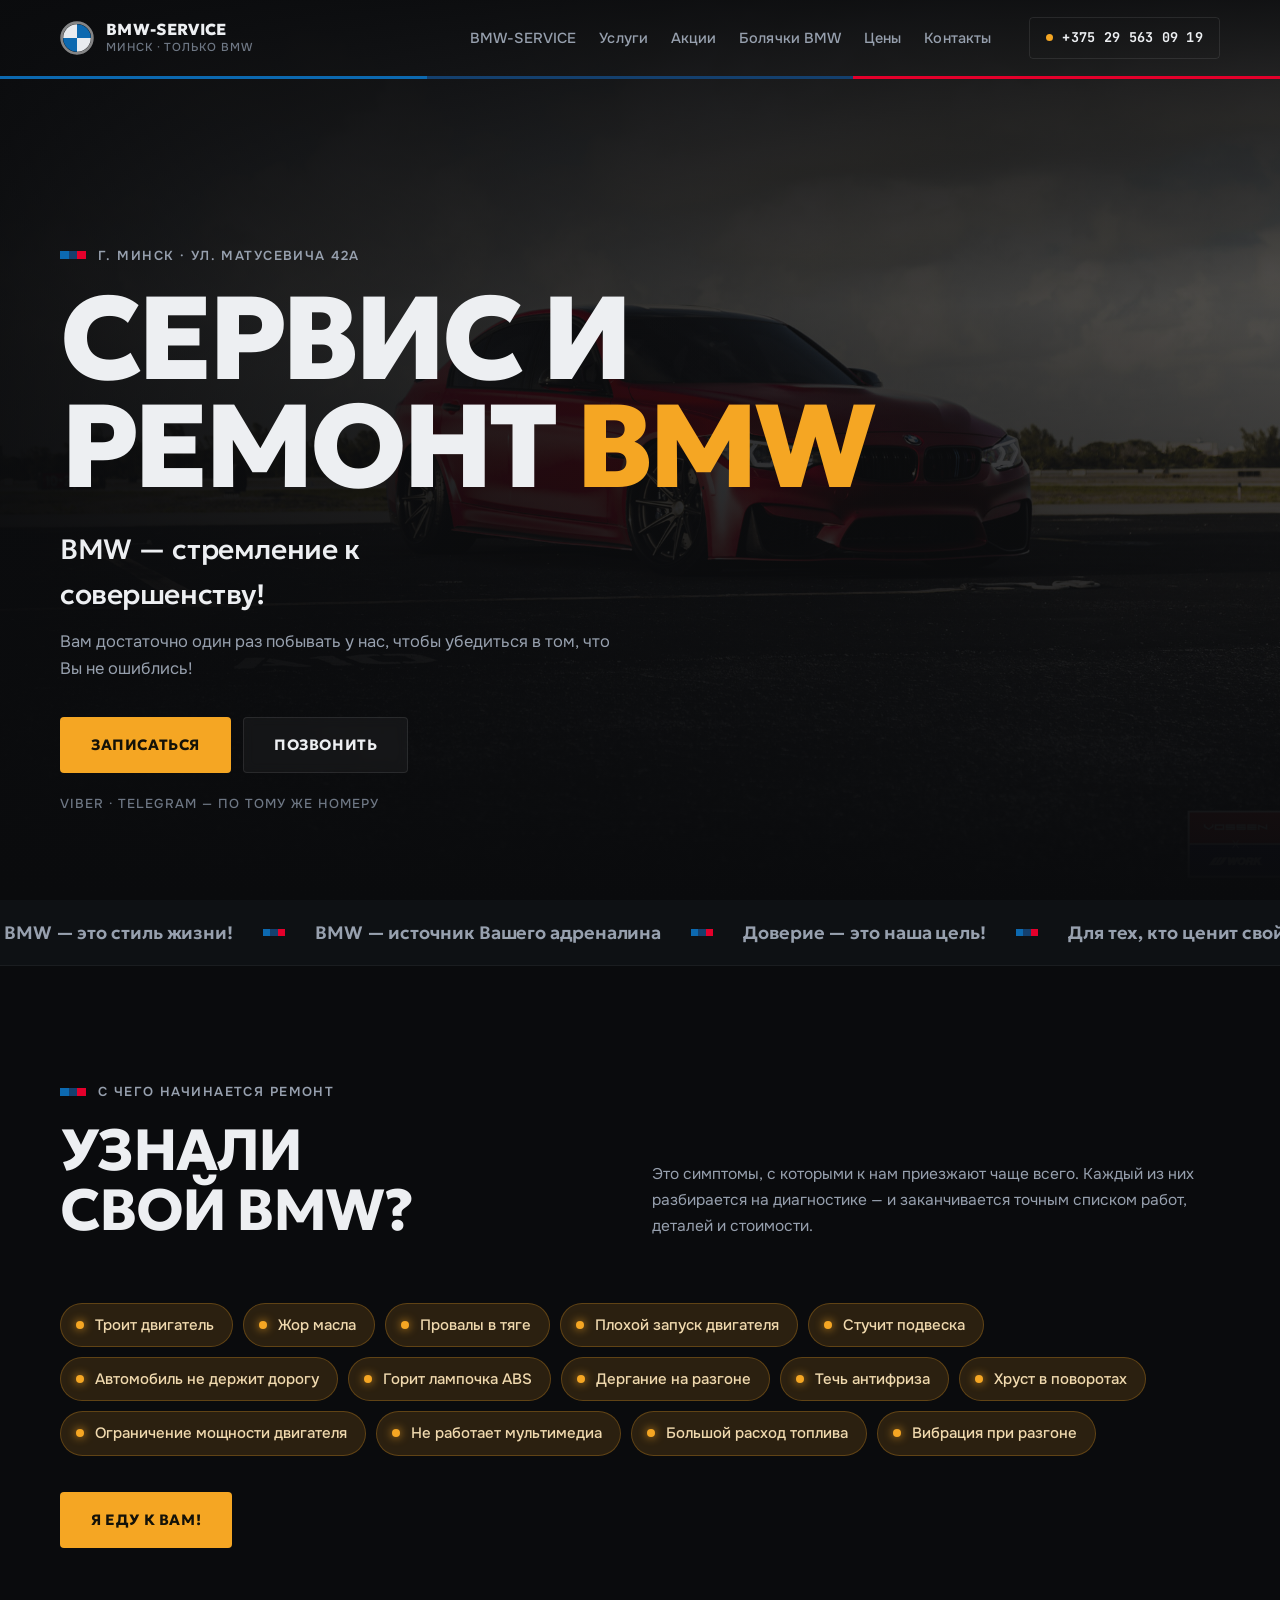
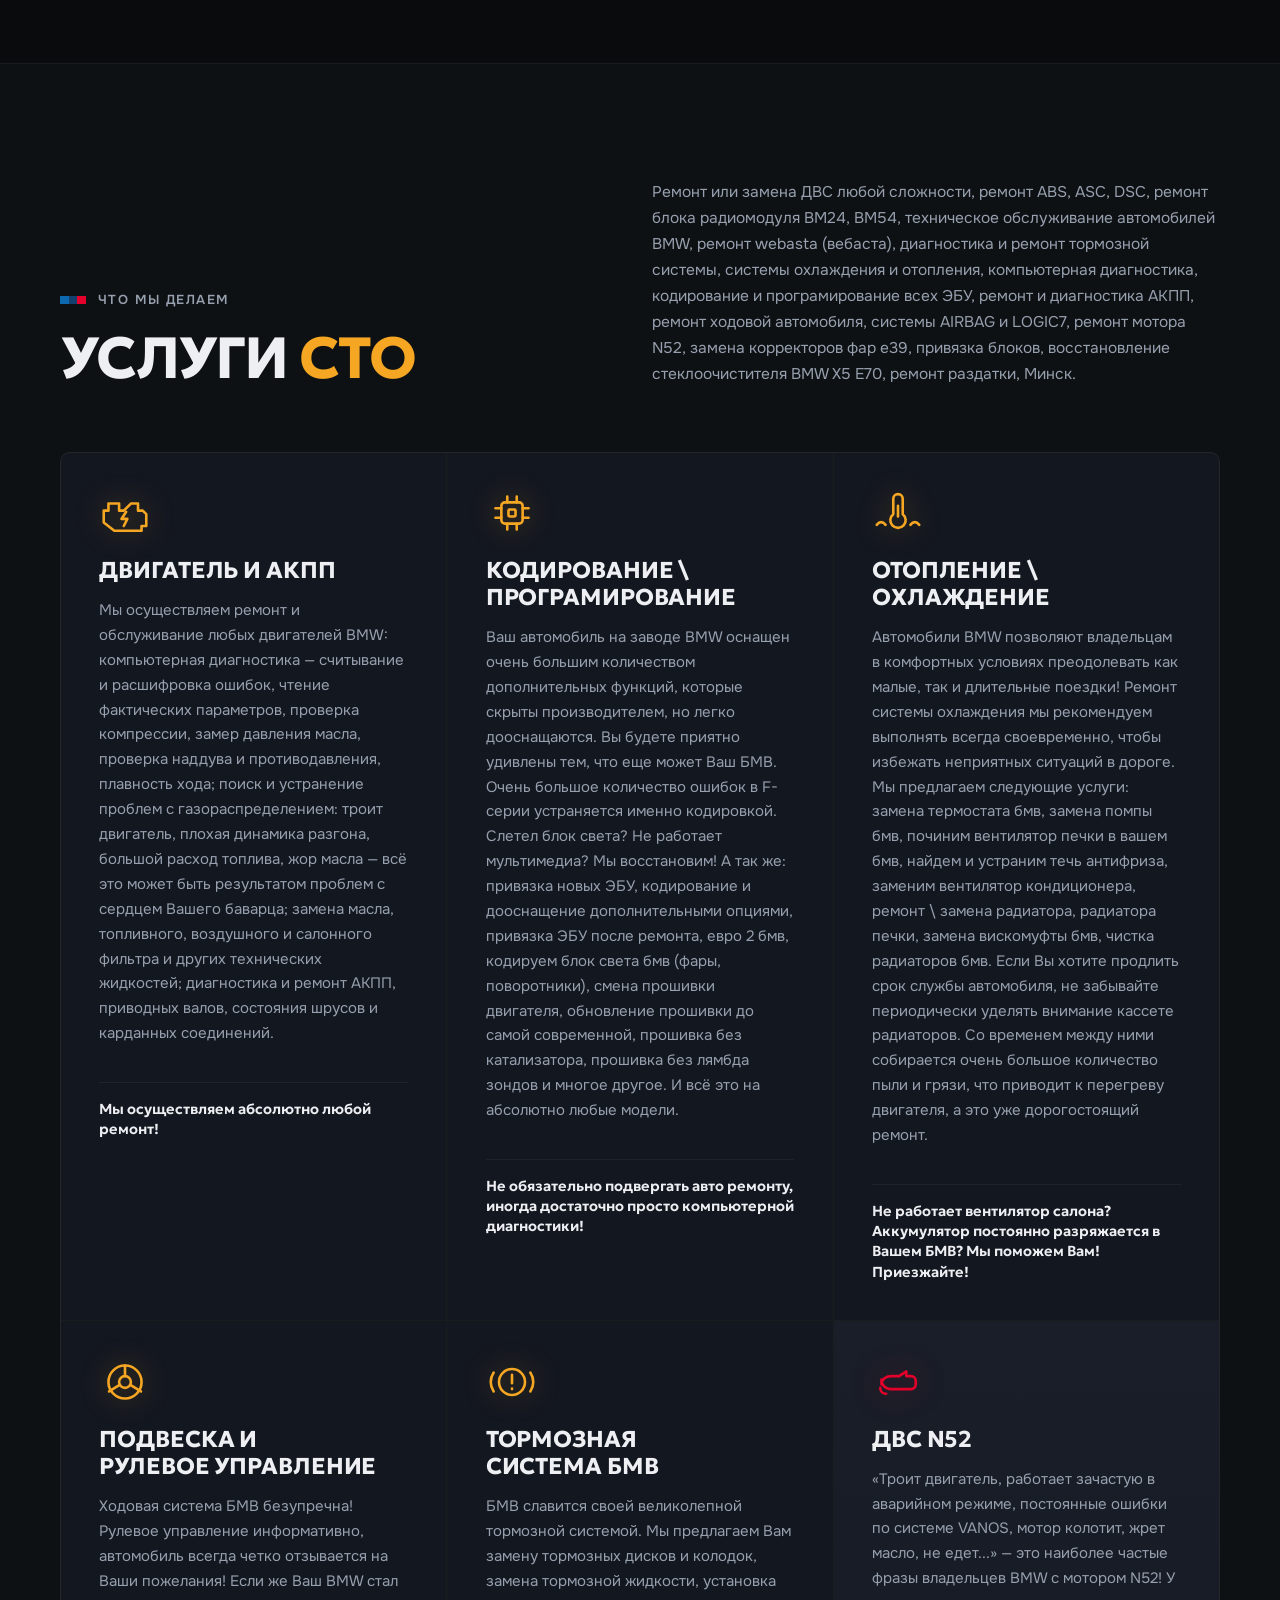
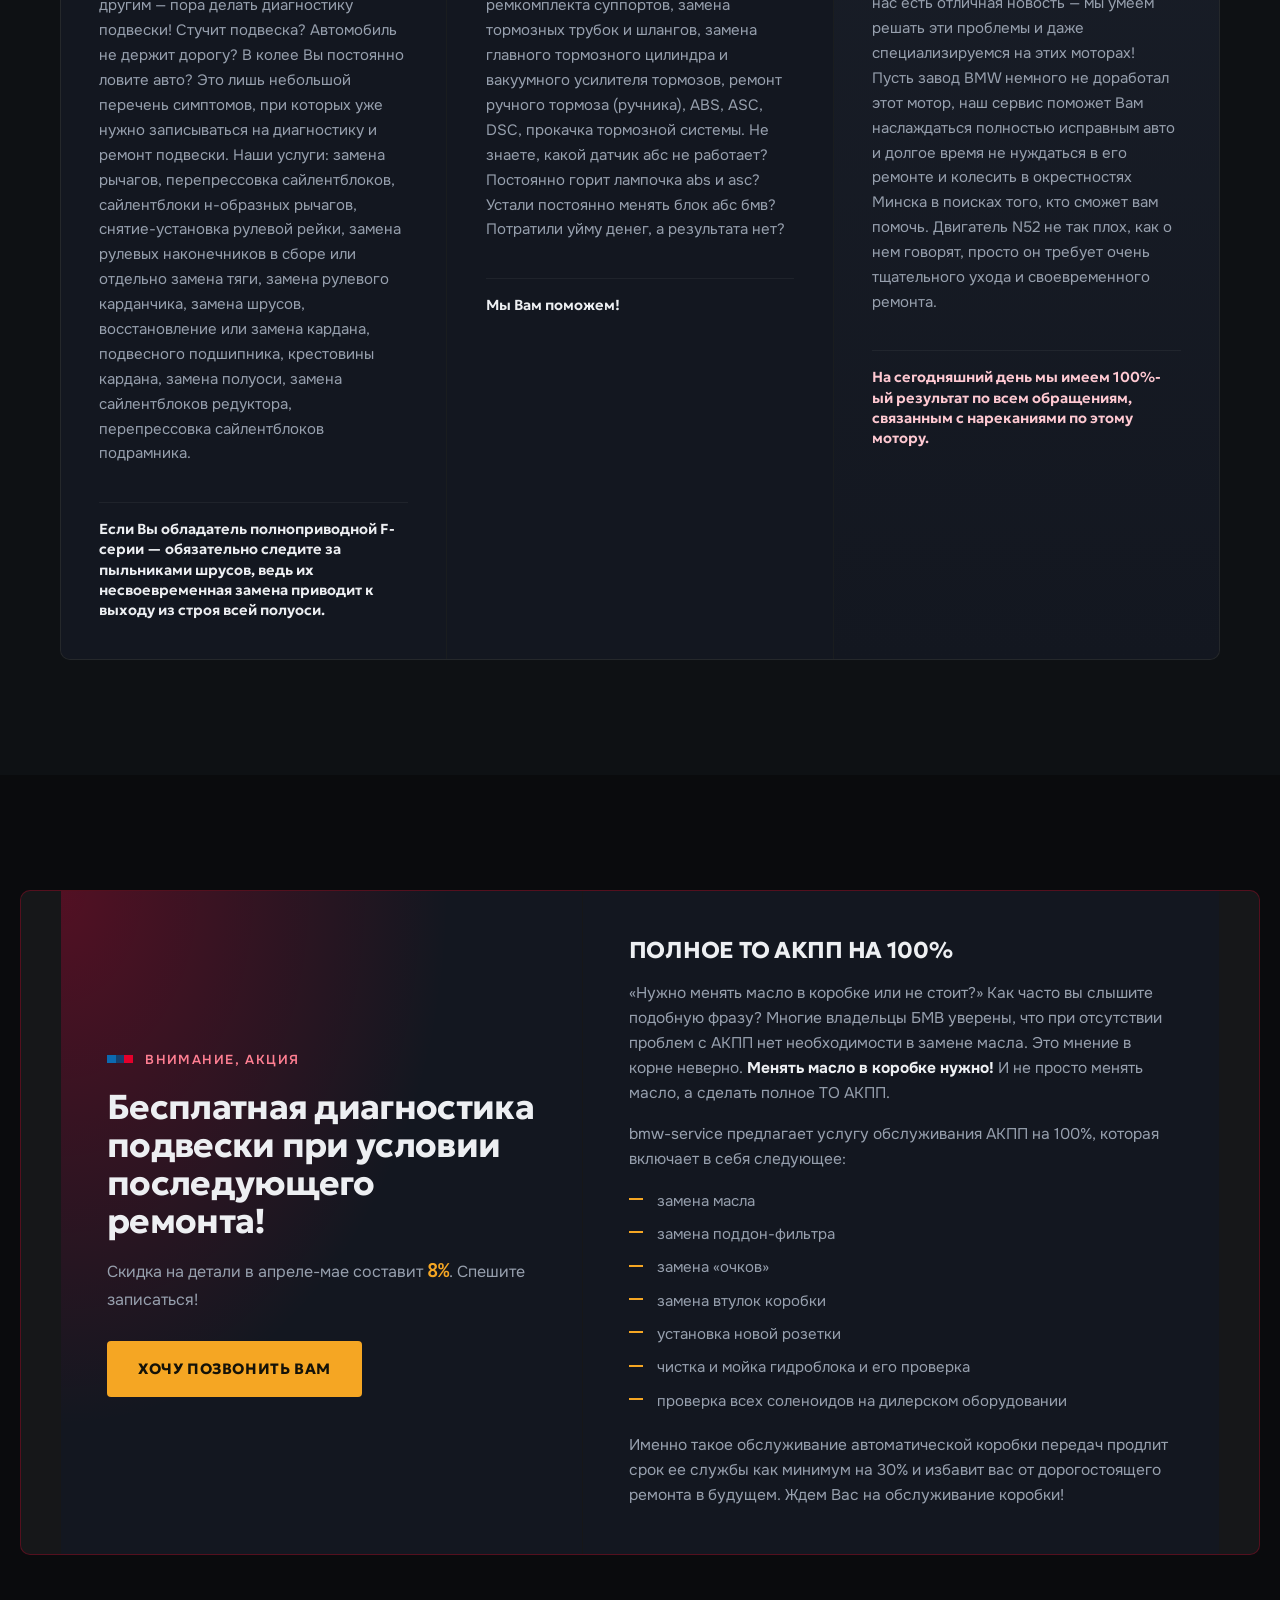
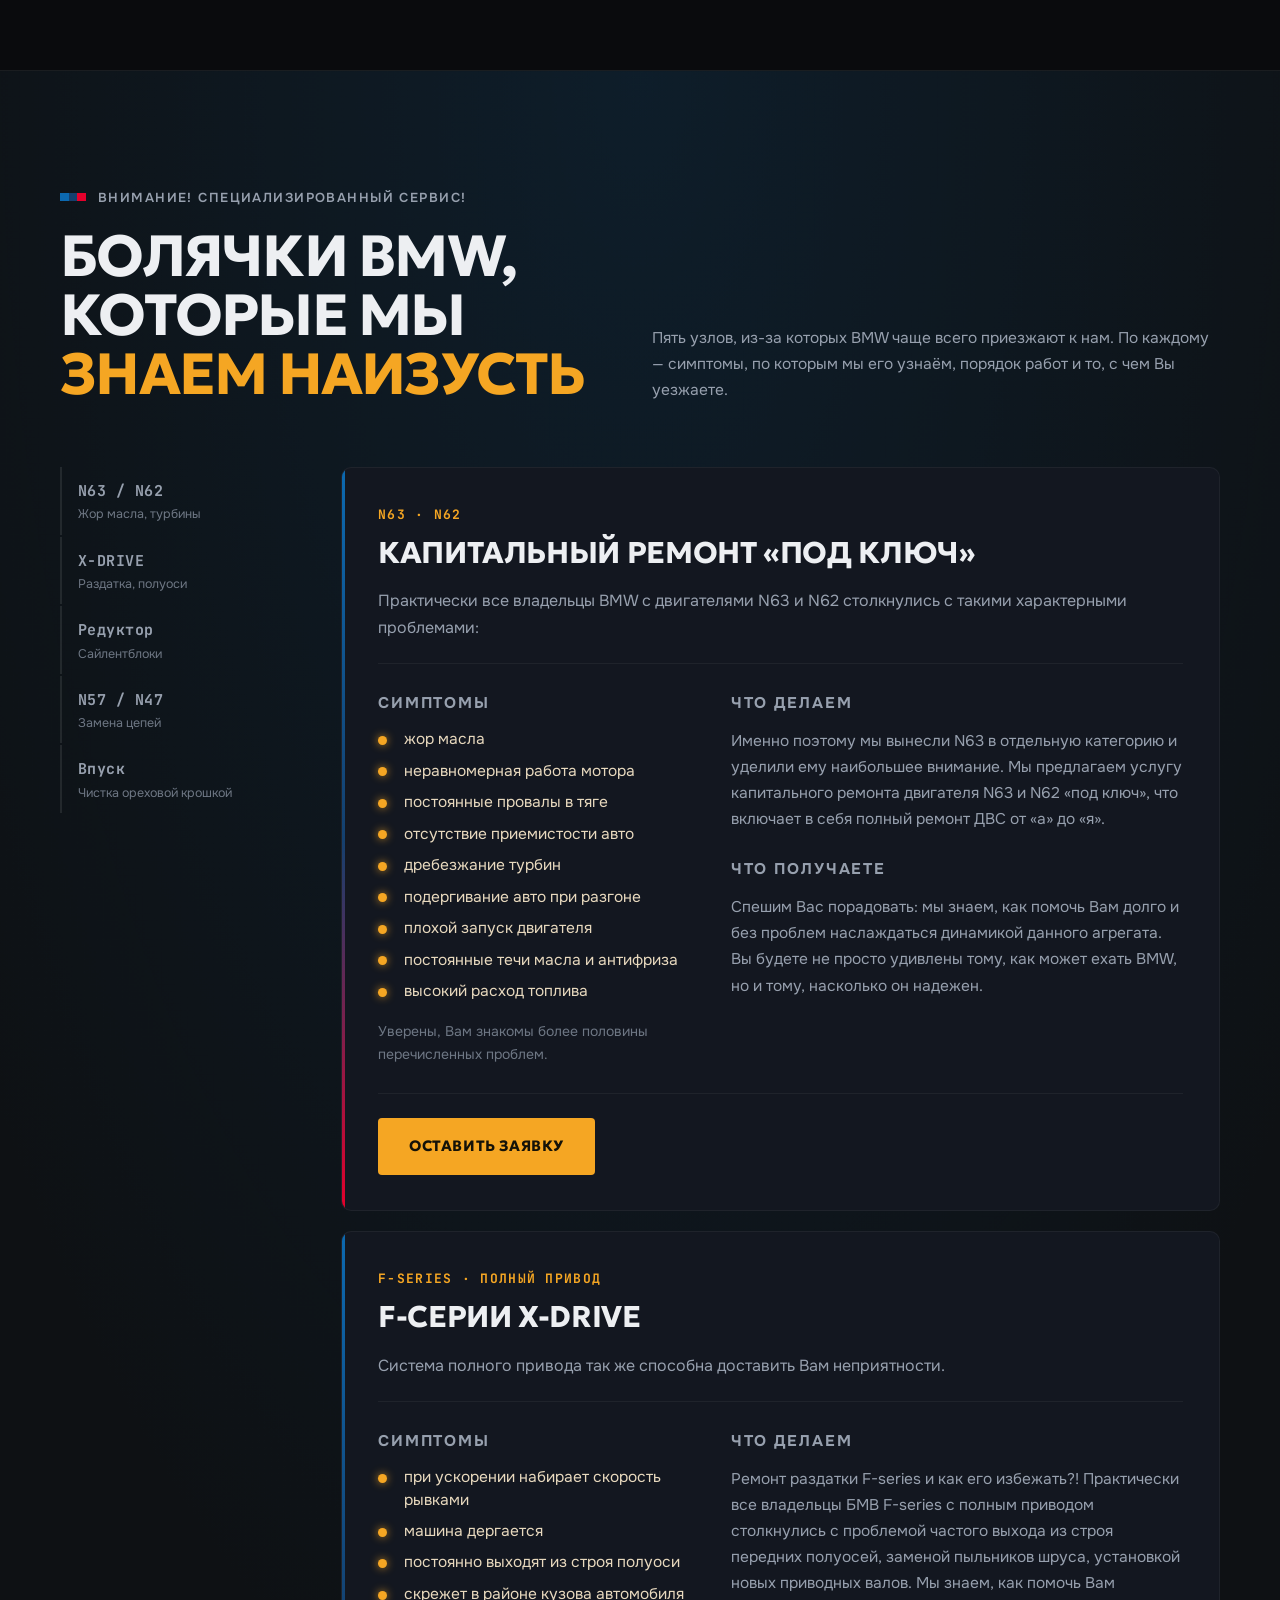
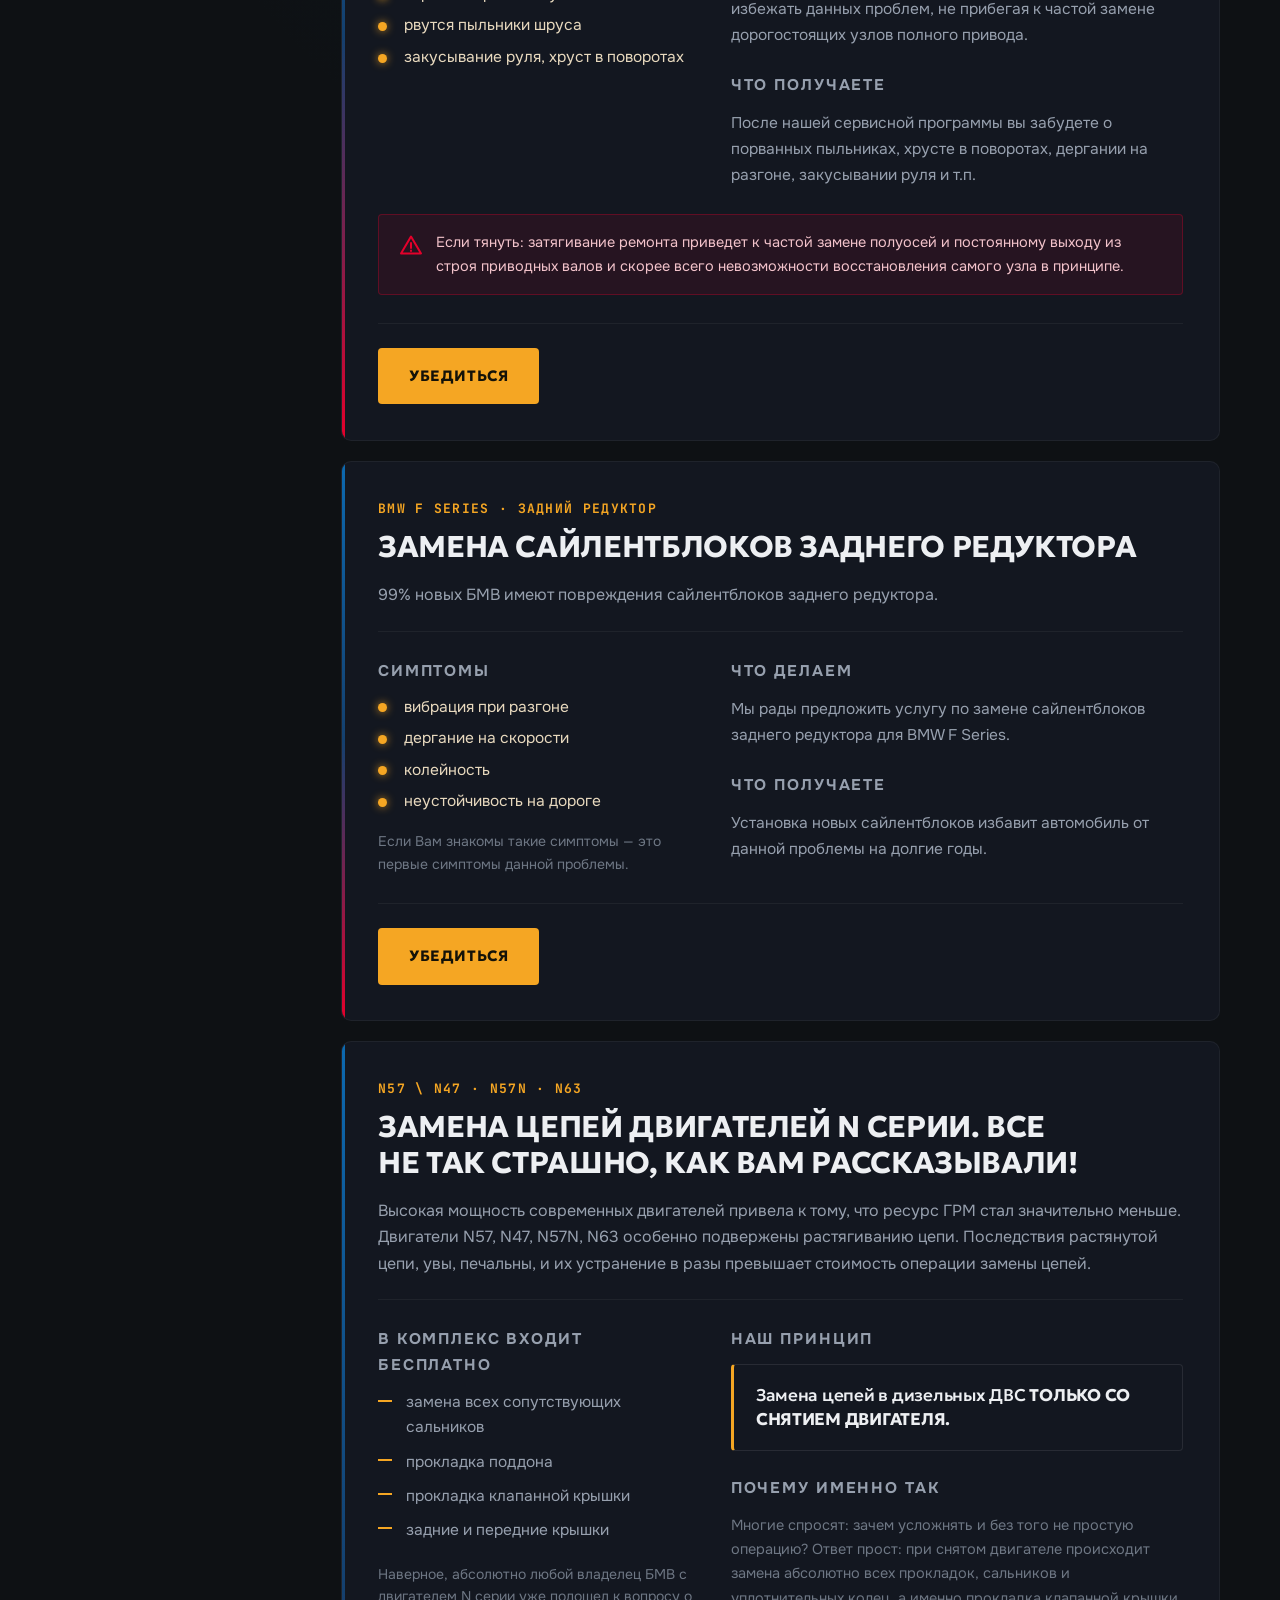
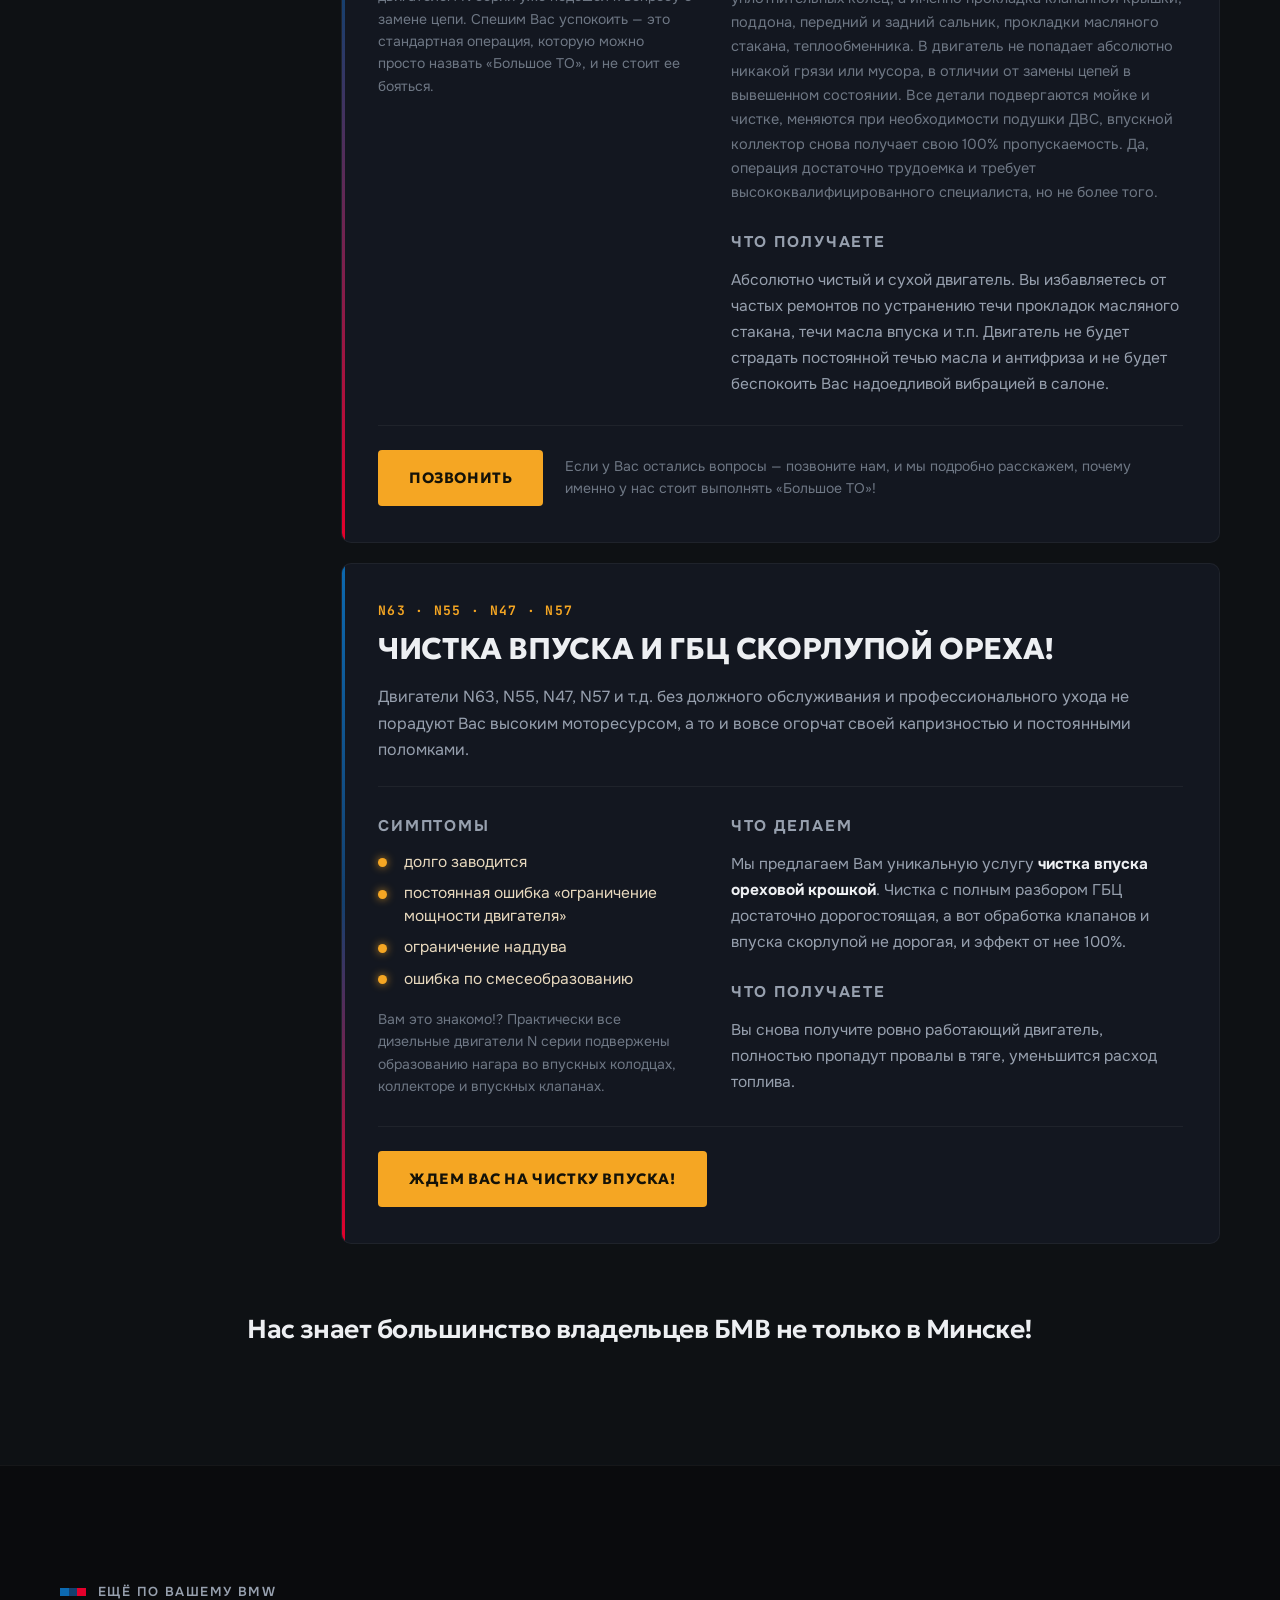
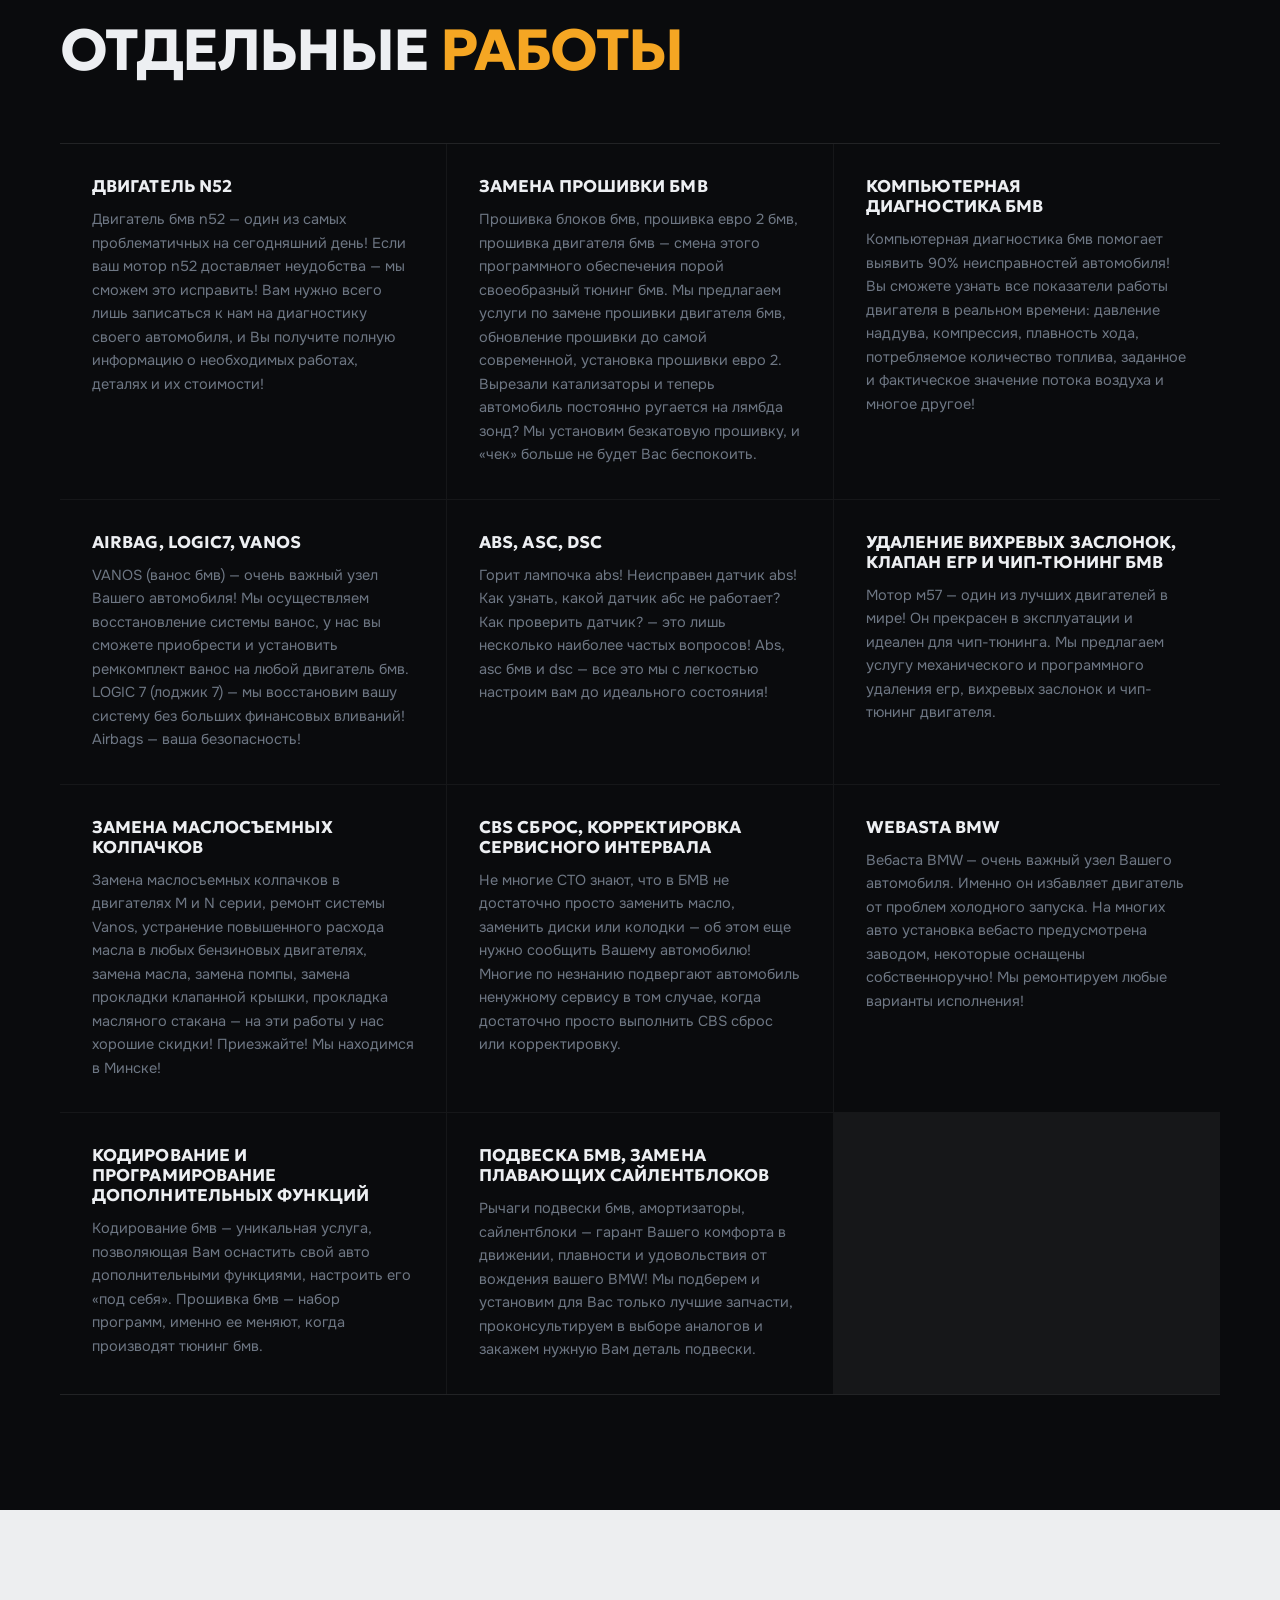
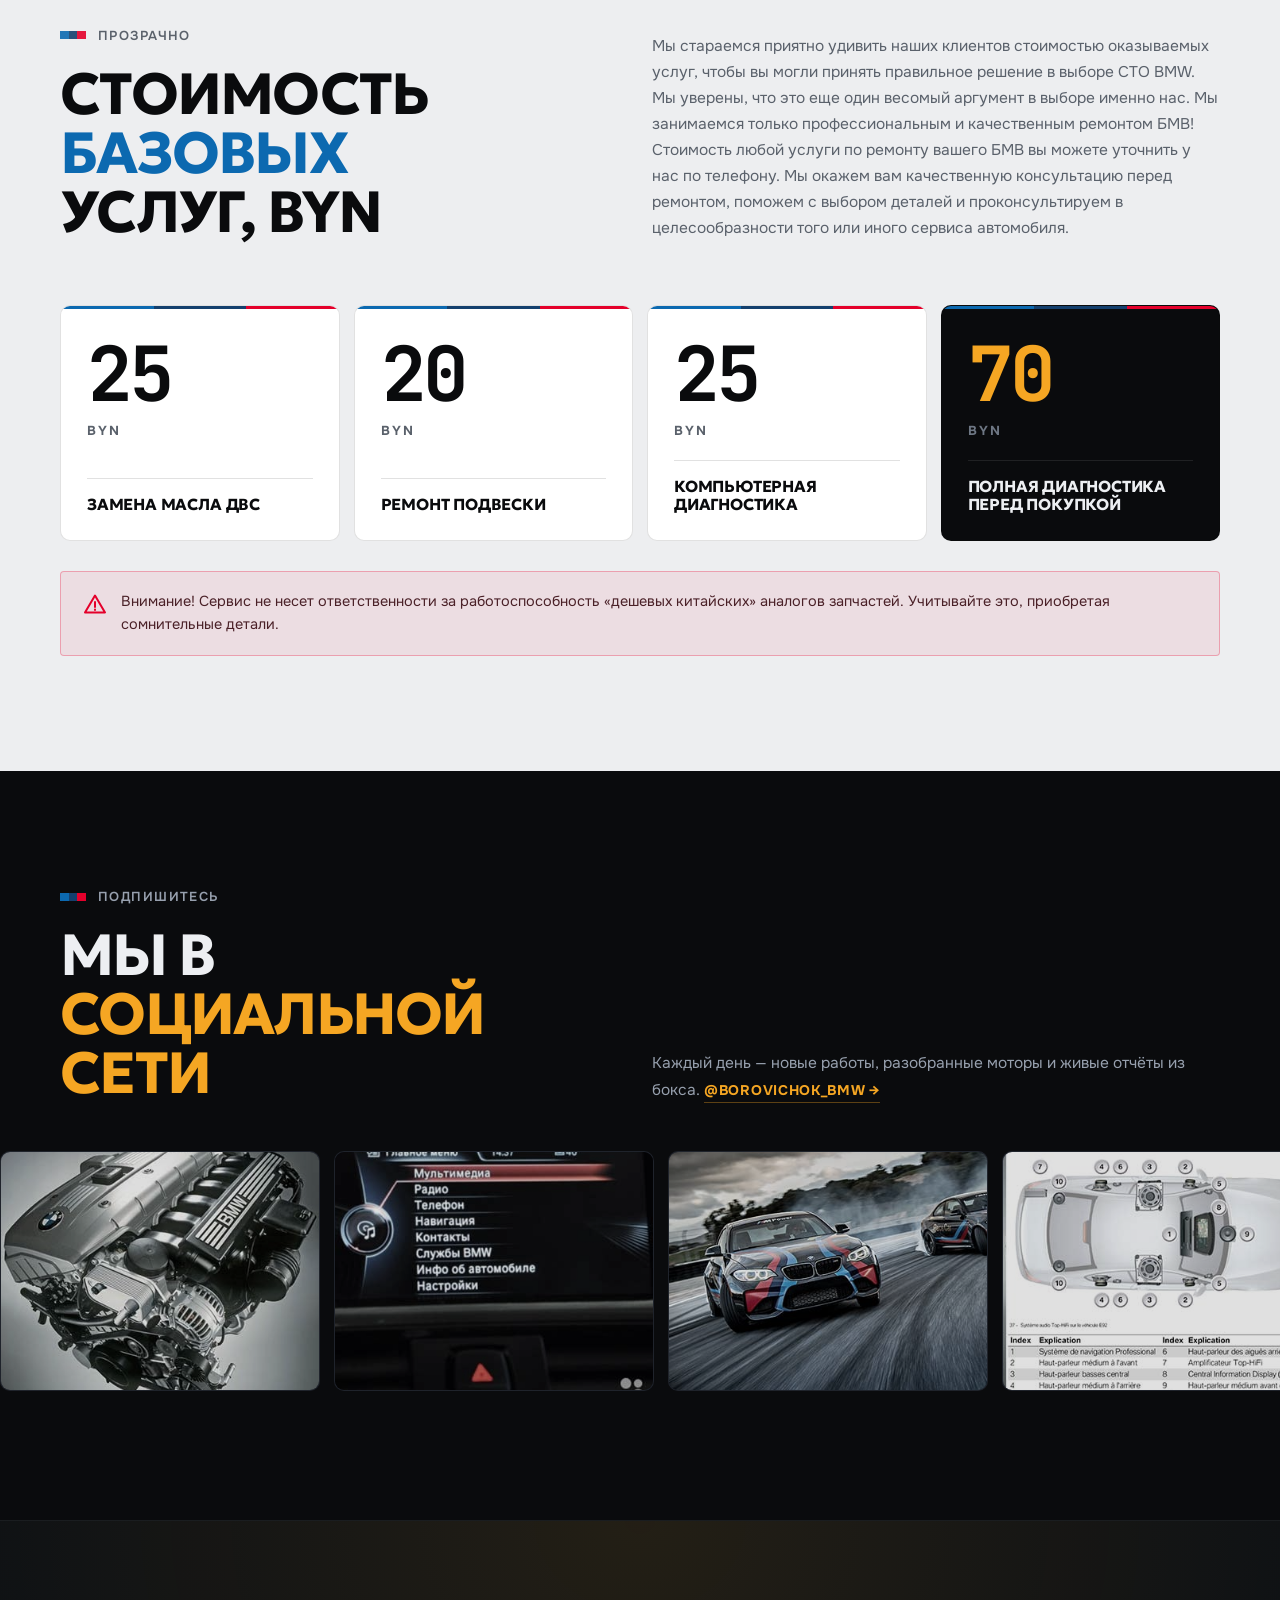
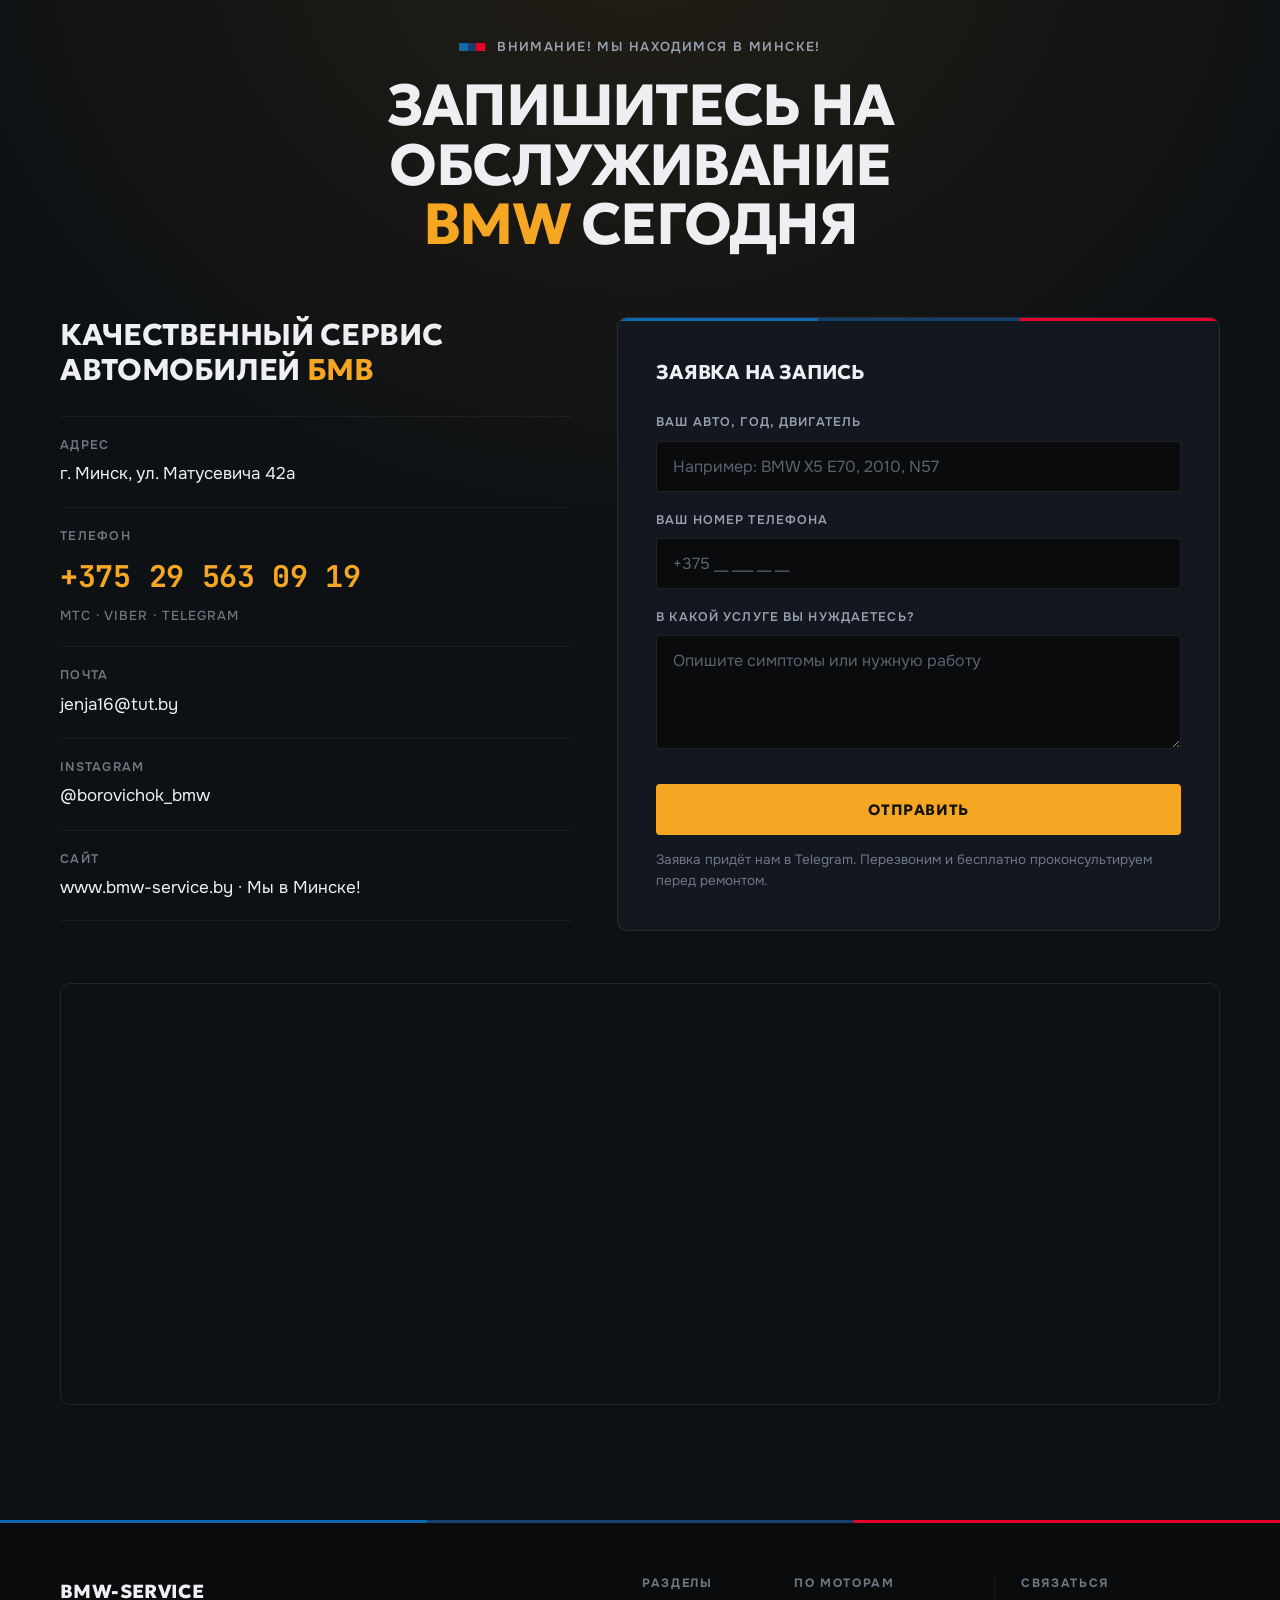
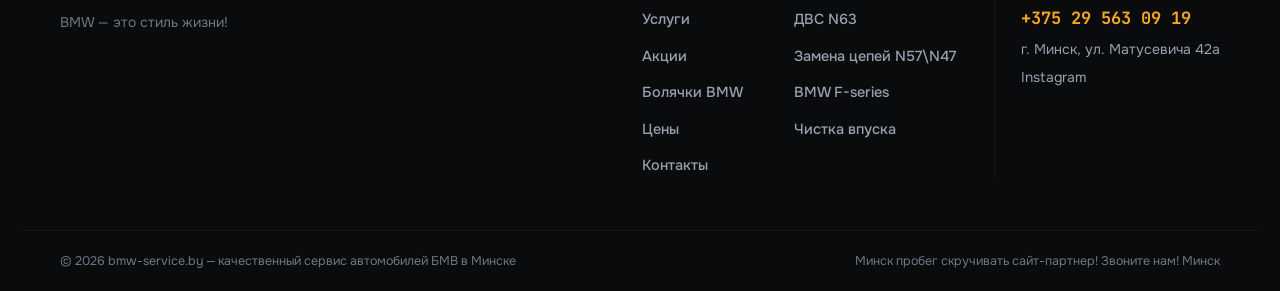
==== commit ad129e8a: "Подвал: плоский список ссылок разбит на подписанные колонки В подвале оставался старый набор пунктов" ====
--- a/index.html
+++ b/index.html
@@ -738,16 +738,30 @@
         </div>
 
         <nav class="footer-nav" aria-label="Разделы сайта">
-            <a href="#service">Услуги</a>
-            <a href="#onas">Акции</a>
-            <a href="#about">ДВС N63</a>
-            <a href="#portfolio">Замена цепей N57\N47</a>
-            <a href="#handssection">BMW F-series</a>
-            <a href="#pricing">Цены</a>
-            <a href="#contact">Контакты</a>
+            <div class="footer-nav-group">
+                <p class="footer-nav-label">Разделы</p>
+                <ul>
+                    <li><a href="#service">Услуги</a></li>
+                    <li><a href="#onas">Акции</a></li>
+                    <li><a href="#spec">Болячки BMW</a></li>
+                    <li><a href="#pricing">Цены</a></li>
+                    <li><a href="#contact">Контакты</a></li>
+                </ul>
+            </div>
+
+            <div class="footer-nav-group">
+                <p class="footer-nav-label">По моторам</p>
+                <ul>
+                    <li><a href="#about">ДВС N63</a></li>
+                    <li><a href="#portfolio">Замена цепей N57\N47</a></li>
+                    <li><a href="#handssection">BMW F-series</a></li>
+                    <li><a href="#spec-intake">Чистка впуска</a></li>
+                </ul>
+            </div>
         </nav>
 
         <div class="footer-meta">
+            <p class="footer-nav-label">Связаться</p>
             <a href="tel:+375295630919">+375 29 563 09 19</a>
             <span>г. Минск, ул. Матусевича 42а</span>
             <a href="https://instagram.com/borovichok_bmw" target="_blank" rel="noopener">Instagram</a>
--- a/assets/css/style.css
+++ b/assets/css/style.css
@@ -999,18 +999,31 @@
 .site-footer{ background:var(--ink); }
 
 .footer-inner{
-    display:flex; flex-wrap:wrap; align-items:center;
+    display:flex; flex-wrap:wrap; align-items:flex-start;
     gap:clamp(18px,3vw,44px);
     padding-block:clamp(32px,4vw,52px);
 }
-.footer-brand{ display:flex; flex-direction:column; gap:4px; }
+.footer-brand{ display:flex; flex-direction:column; gap:4px; padding-top:2px; }
 .footer-brand b{
     font-family:var(--display); font-weight:800; font-size:19px;
     text-transform:uppercase; letter-spacing:.02em;
 }
 .footer-brand span{ font-size:14px; color:var(--fog-dim); }
 
-.footer-nav{ display:flex; flex-wrap:wrap; gap:8px 22px; margin-left:auto; }
+/* Две подписанные колонки вместо плоского списка ссылок:
+   так пункты не сливаются в кашу и видно, что где искать. */
+.footer-nav{
+    display:flex; flex-wrap:wrap;
+    gap:26px clamp(28px,4vw,64px);
+    margin-left:auto;
+}
+.footer-nav-group{ min-width:0; }
+.footer-nav-label{
+    font-family:var(--ui); font-size:12px; font-weight:700; letter-spacing:.14em;
+    text-transform:uppercase; color:var(--fog-dim);
+    margin:0 0 12px;
+}
+.footer-nav ul{ list-style:none; margin:0; padding:0; display:grid; gap:9px; }
 .footer-nav a{
     font-family:var(--ui); font-size:14.5px; font-weight:500; letter-spacing:0;
     color:var(--fog); text-decoration:none;
@@ -1020,12 +1033,14 @@
 
 .footer-meta{
     display:flex; flex-direction:column; gap:5px;
+    align-self:stretch;
     font-size:14px; color:var(--fog);
     padding-left:clamp(0px,2vw,28px);
     border-left:1px solid var(--line-soft);
 }
 .footer-meta a{ text-decoration:none; }
-.footer-meta a:first-child{
+.footer-meta .footer-nav-label{ margin-bottom:7px; }
+.footer-meta a:first-of-type{
     font-family:var(--mono); font-weight:700; font-size:17px; color:var(--amber);
 }
 .footer-meta a:hover{ color:var(--chalk); }
@@ -1178,7 +1193,7 @@
 
     .map-wrap iframe{ height:320px; }
     .footer-bottom{ flex-direction:column; align-items:flex-start; }
-    .footer-nav{ gap:6px 18px; }
+    .footer-nav{ gap:22px 32px; }
 }
 
 /* =========================================================
